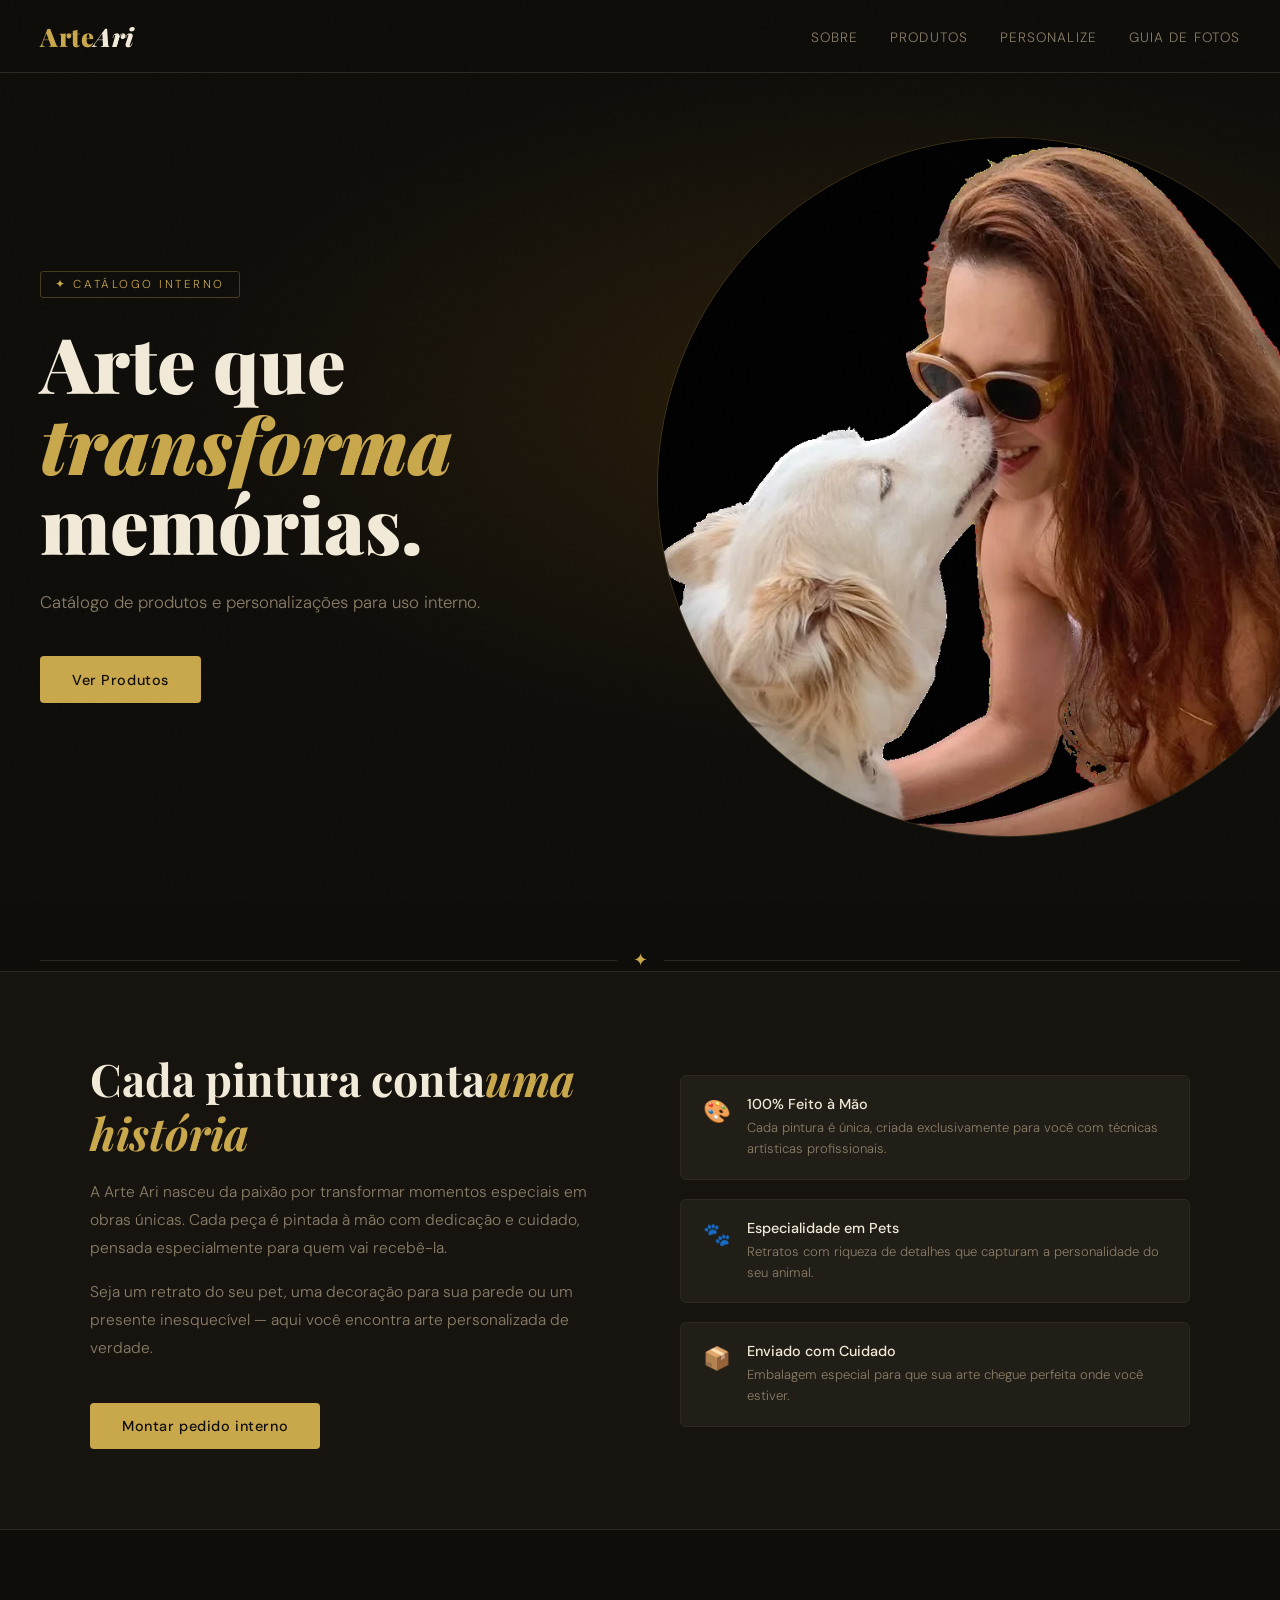
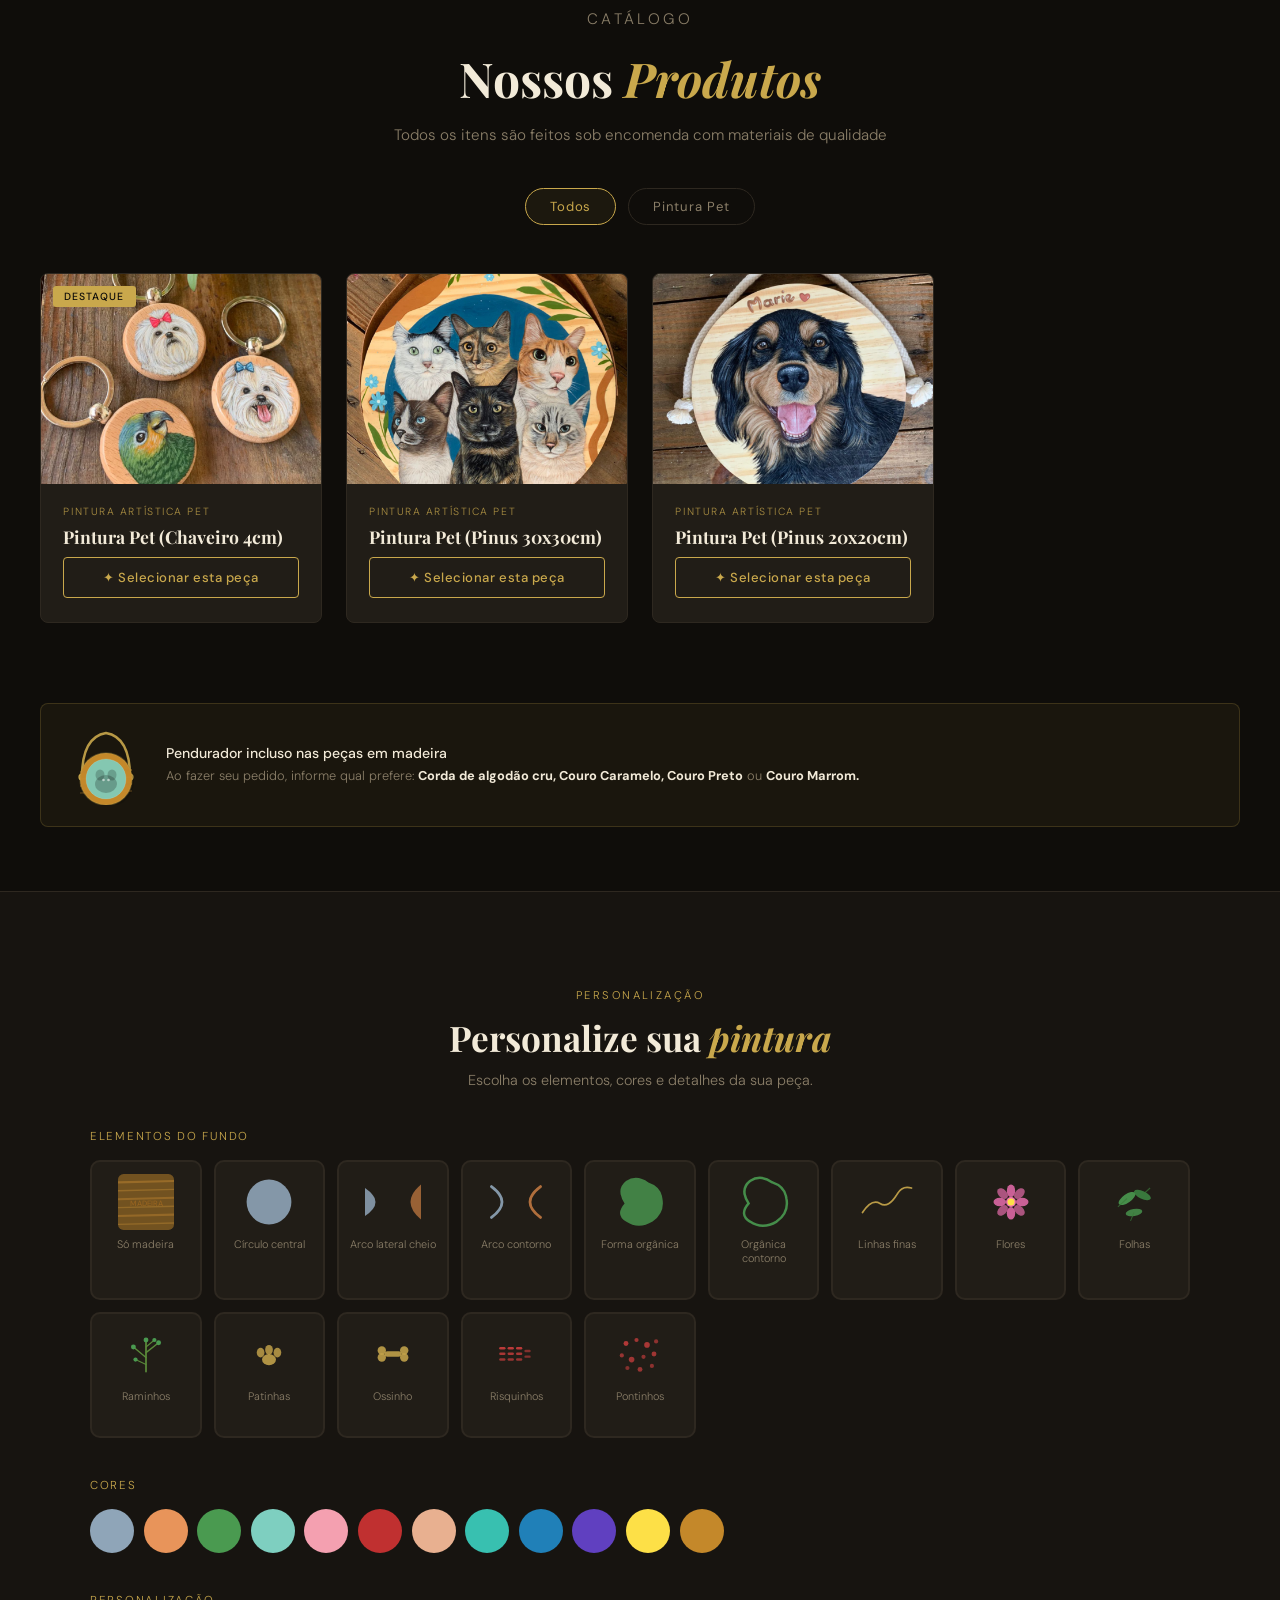
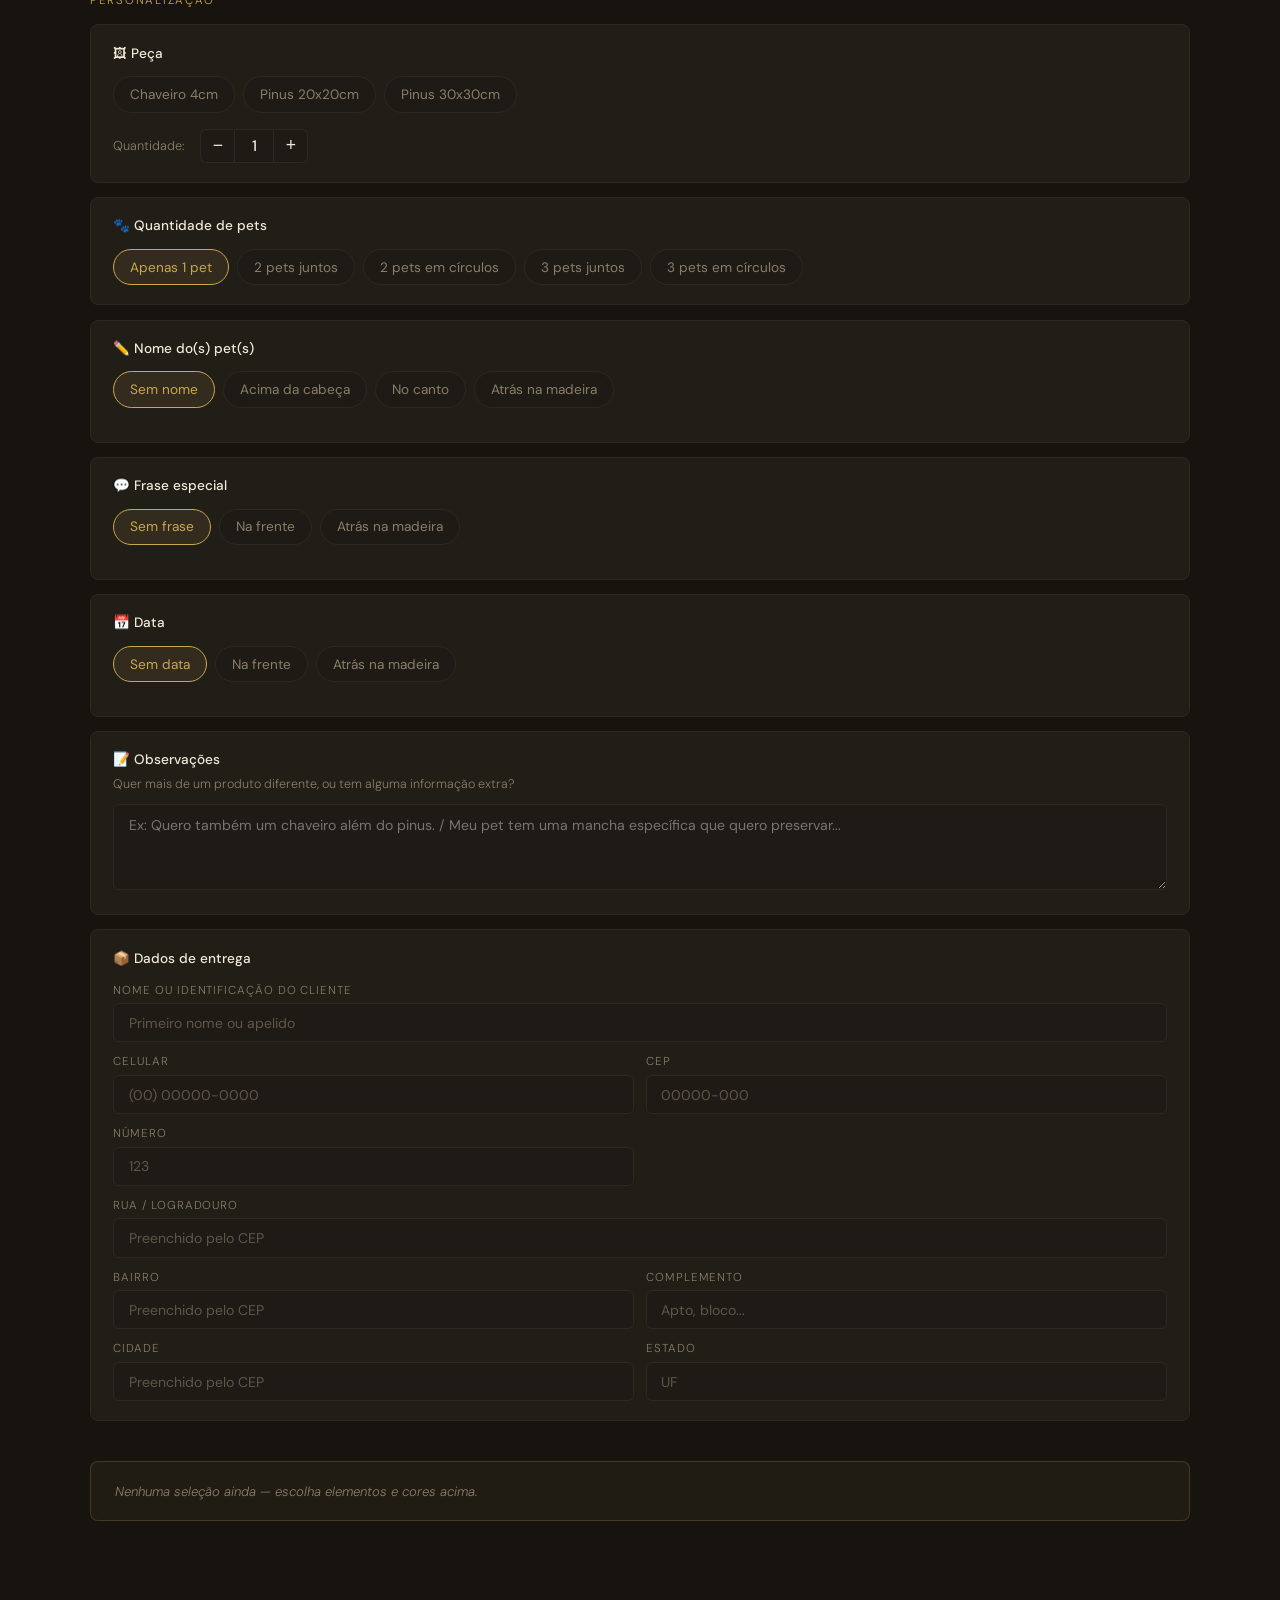
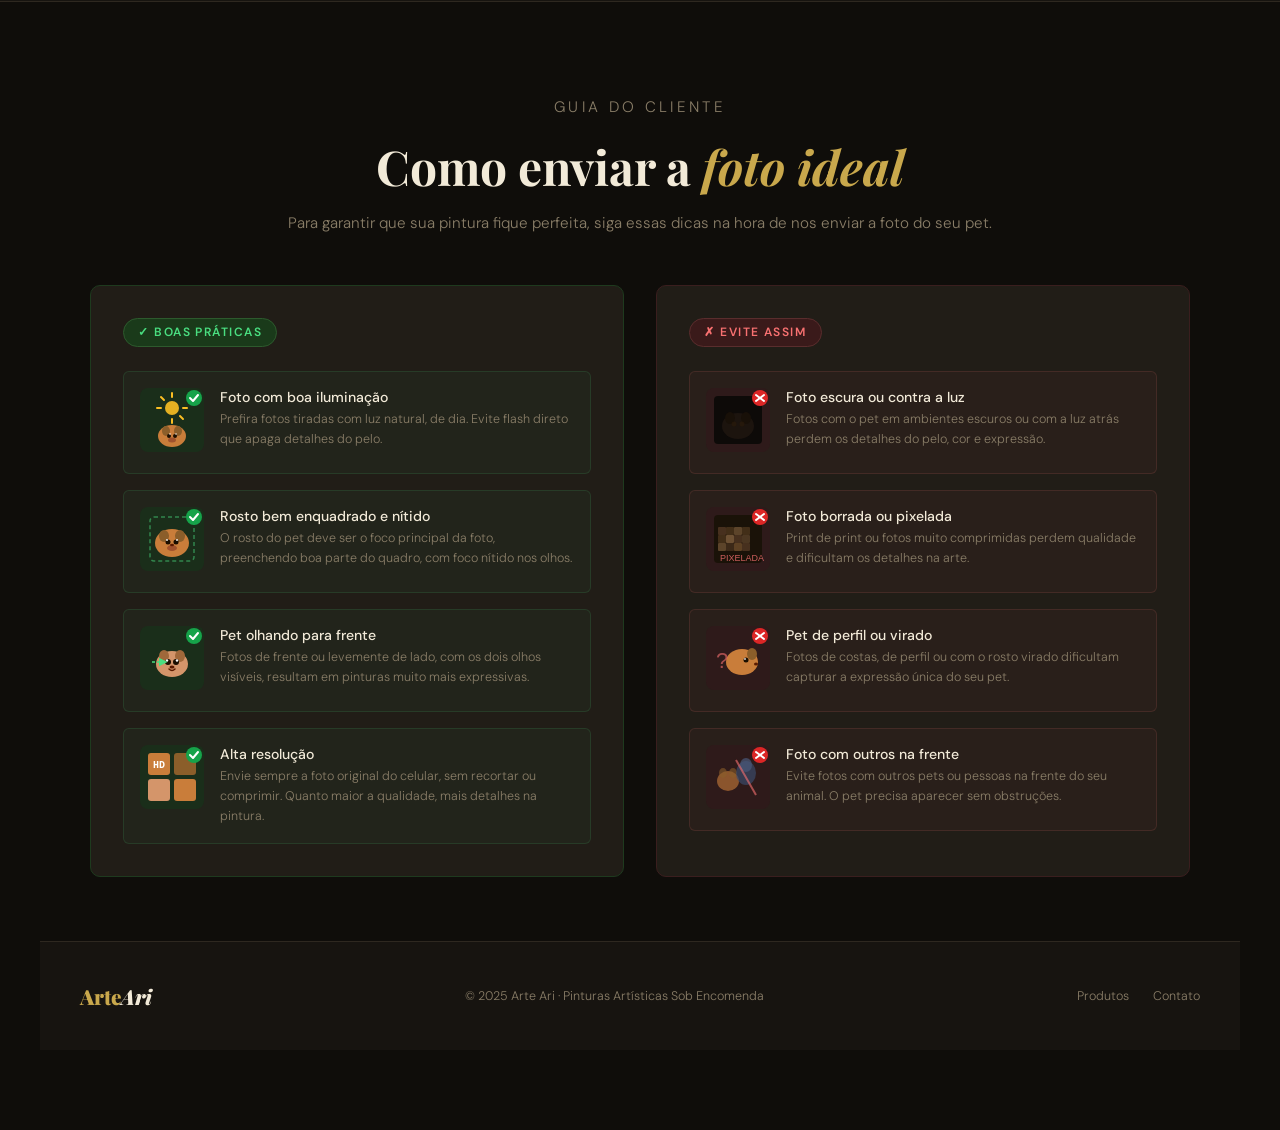
==== interno/index.html @ 9f652e22 "update 1" ====
<!DOCTYPE html>
<html lang="pt-BR">
<head>
  <meta charset="UTF-8" />
  <meta name="viewport" content="width=device-width, initial-scale=1.0" />
  <title>Arte Ari — Catálogo Interno</title>
  <meta name="robots" content="noindex, nofollow, noarchive" />
  <meta name="referrer" content="no-referrer" />
  <meta name="theme-color" content="#0f0d0a" />
  <link rel="icon" type="image/png" href="../favicon.png" />
  <link rel="apple-touch-icon" href="../favicon.png" />
  <link rel="preconnect" href="https://fonts.googleapis.com" />
  <link rel="preconnect" href="https://fonts.gstatic.com" crossorigin />
  <link href="https://fonts.googleapis.com/css2?family=Playfair+Display:ital,wght@0,400;0,700;0,900;1,400;1,700&family=DM+Sans:wght@300;400;500&display=swap" rel="stylesheet" />
  <style>
    *, *::before, *::after { box-sizing: border-box; margin: 0; padding: 0; }

    :root {
      --bg: #0f0d0a;
      --bg2: #171410;
      --bg3: #1e1a15;
      --card: #211d17;
      --gold: #c9a84c;
      --gold2: #e8c96a;
      --gold-pale: #f5e8c0;
      --cream: #f2ead8;
      --text: #ede5d0;
      --muted: #8a7e68;
      --border: #2e2820;
      --wpp: #25D366;
    }

    html { scroll-behavior: smooth; }
    :focus-visible { outline: 3px solid var(--gold2); outline-offset: 3px; }
    .skip-link { position: fixed; top: 0.5rem; left: 0.5rem; z-index: 3000; padding: 0.7rem 1rem; background: var(--gold2); color: #0f0d0a; border-radius: 4px; transform: translateY(-150%); }
    .skip-link:focus { transform: translateY(0); }

    body {
      background: var(--bg);
      color: var(--text);
      font-family: 'DM Sans', sans-serif;
      font-weight: 300;
      overflow-x: hidden;
    }

    /* ── NOISE TEXTURE OVERLAY ── */
    body::before {
      content: '';
      position: fixed;
      inset: 0;
      background-image: url("data:image/svg+xml,%3Csvg viewBox='0 0 256 256' xmlns='http://www.w3.org/2000/svg'%3E%3Cfilter id='noise'%3E%3CfeTurbulence type='fractalNoise' baseFrequency='0.9' numOctaves='4' stitchTiles='stitch'/%3E%3C/filter%3E%3Crect width='100%25' height='100%25' filter='url(%23noise)' opacity='0.04'/%3E%3C/svg%3E");
      pointer-events: none;
      z-index: 1000;
      opacity: 0.4;
    }

    /* ── NAV ── */
    nav {
      position: sticky; top: 0; z-index: 100;
      display: flex; align-items: center; justify-content: space-between;
      padding: 1.2rem 2.5rem;
      background: rgba(15,13,10,0.92);
      backdrop-filter: blur(12px);
      border-bottom: 1px solid var(--border);
    }
    .nav-logo {
      font-family: 'Playfair Display', serif;
      font-size: 1.6rem;
      font-weight: 900;
      color: var(--gold);
      letter-spacing: 0.02em;
      text-decoration: none;
    }
    .nav-logo span { color: var(--cream); font-style: italic; }
    .nav-links { display: flex; gap: 2rem; list-style: none; }
    .nav-links a {
      color: var(--muted); font-size: 0.85rem; text-decoration: none;
      letter-spacing: 0.08em; text-transform: uppercase;
      transition: color 0.2s;
    }
    .nav-links a:hover { color: var(--gold); }
    .nav-wpp {
      display: flex; align-items: center; gap: 0.5rem;
      background: var(--wpp); color: #fff;
      padding: 0.55rem 1.2rem; border-radius: 50px;
      text-decoration: none; font-size: 0.82rem; font-weight: 500;
      transition: opacity 0.2s;
    }
    .nav-wpp:hover { opacity: 0.85; }

    /* ── HERO ── */
    .hero {
      position: relative;
      min-height: 92vh;
      display: flex; align-items: center;
      overflow: hidden;
      padding: 4rem 2.5rem;
    }
    .hero-bg {
      position: absolute; inset: 0;
      background: radial-gradient(ellipse 80% 60% at 70% 40%, #2a1e0a 0%, #0f0d0a 70%);
    }
    .hero-circle {
      position: absolute; right: -6vw; top: 50%;
      transform: translateY(-50%);
      width: 55vw; max-width: 700px;
      aspect-ratio: 1;
      border-radius: 50%;
      overflow: hidden;
      border: 1px solid rgba(201,168,76,0.2);
    }
    .hero-circle img {
      width: 100%; height: 100%;
      object-fit: cover;
      object-position: center top;
      display: block;
    }
    .hero-circle::after {
      content: '';
      position: absolute; inset: 0;
      border-radius: 50%;
      box-shadow: inset 0 0 60px rgba(0,0,0,0.35);
      pointer-events: none;
    }
    .hero-content { position: relative; z-index: 2; max-width: 580px; }
    .hero-eyebrow {
      display: inline-block;
      font-size: 0.72rem; letter-spacing: 0.22em; text-transform: uppercase;
      color: var(--gold); margin-bottom: 1.5rem;
      padding: 0.3rem 0.9rem;
      border: 1px solid rgba(201,168,76,0.3);
      border-radius: 3px;
      animation: fadeUp 0.8s ease both;
    }
    .hero h1 {
      font-family: 'Playfair Display', serif;
      font-size: clamp(3rem, 6vw, 5.5rem);
      font-weight: 900;
      line-height: 1.05;
      color: var(--cream);
      animation: fadeUp 0.8s ease 0.1s both;
    }
    .hero h1 em {
      font-style: italic; color: var(--gold);
      display: block;
    }
    .hero-desc {
      margin-top: 1.5rem;
      font-size: 1.05rem; color: var(--muted);
      line-height: 1.7;
      animation: fadeUp 0.8s ease 0.2s both;
    }
    .hero-ctas {
      display: flex; gap: 1rem; flex-wrap: wrap;
      margin-top: 2.5rem;
      animation: fadeUp 0.8s ease 0.3s both;
    }
    .btn-primary {
      background: var(--gold);
      color: #0f0d0a;
      padding: 0.9rem 2rem;
      border-radius: 4px;
      text-decoration: none;
      font-weight: 500; font-size: 0.9rem;
      letter-spacing: 0.04em;
      transition: background 0.2s, transform 0.15s;
    }
    .btn-primary:hover { background: var(--gold2); transform: translateY(-1px); }
    .btn-ghost {
      border: 1px solid var(--border);
      color: var(--text);
      padding: 0.9rem 2rem;
      border-radius: 4px;
      text-decoration: none;
      font-size: 0.9rem;
      transition: border-color 0.2s, transform 0.15s;
    }
    .btn-ghost:hover { border-color: var(--gold); color: var(--gold); transform: translateY(-1px); }

    /* ── DIVIDER ── */
    .divider {
      display: flex; align-items: center; gap: 1rem;
      padding: 0 2.5rem; margin: 3rem 0 0;
    }
    .divider-line { flex: 1; height: 1px; background: var(--border); }
    .divider-icon { color: var(--gold); font-size: 1.1rem; }

    /* ── SECTION HEADER ── */
    .section-header {
      text-align: center; padding: 4rem 2rem 2.5rem;
    }
    .section-eyebrow {
      font-size: 0.7rem; letter-spacing: 0.22em; text-transform: uppercase;
      color: var(--gold); margin-bottom: 0.8rem;
    }
    .section-header h2 {
      font-family: 'Playfair Display', serif;
      font-size: clamp(2rem, 4vw, 3rem);
      color: var(--cream);
      font-weight: 700;
    }
    .section-header h2 em { font-style: italic; color: var(--gold); }
    .section-header p { color: var(--muted); margin-top: 0.8rem; font-size: 0.95rem; line-height: 1.7; }

    /* ── CATEGORIES ── */
    .categories {
      display: flex; gap: 0.75rem; flex-wrap: wrap;
      justify-content: center; padding: 0 2rem 3rem;
    }
    .cat-btn {
      padding: 0.55rem 1.5rem;
      border-radius: 50px;
      border: 1px solid var(--border);
      background: transparent;
      color: var(--muted);
      font-family: 'DM Sans', sans-serif;
      font-size: 0.82rem; letter-spacing: 0.06em;
      cursor: pointer;
      transition: all 0.2s;
    }
    .cat-btn:hover, .cat-btn.active {
      border-color: var(--gold);
      color: var(--gold);
      background: rgba(201,168,76,0.07);
    }

    /* ── PRODUCTS GRID ── */
    .products-grid {
      display: grid;
      grid-template-columns: repeat(auto-fill, minmax(280px, 1fr));
      gap: 1.5rem;
      padding: 0 2.5rem 5rem;
      max-width: 1400px; margin: 0 auto;
    }

    .product-card {
      background: var(--card);
      border: 1px solid var(--border);
      border-radius: 8px;
      overflow: hidden;
      transition: transform 0.25s, border-color 0.25s, box-shadow 0.25s;
      display: flex; flex-direction: column;
    }
    .product-card:hover {
      transform: translateY(-4px);
      border-color: rgba(201,168,76,0.3);
      box-shadow: 0 12px 40px rgba(0,0,0,0.4), 0 0 0 1px rgba(201,168,76,0.08);
    }
    .product-img-wrap {
      position: relative; overflow: hidden;
      aspect-ratio: 4/3;
      background: var(--bg3);
    }
    .product-img-wrap img {
      width: 100%; height: 100%;
      object-fit: cover;
      transition: transform 0.5s ease;
    }
    .product-card:hover .product-img-wrap img { transform: scale(1.04); }
    .product-badge {
      position: absolute; top: 0.75rem; left: 0.75rem;
      background: var(--gold);
      color: #0f0d0a;
      font-size: 0.65rem; font-weight: 500; letter-spacing: 0.1em; text-transform: uppercase;
      padding: 0.25rem 0.7rem; border-radius: 3px;
    }
    .product-info {
      padding: 1.3rem 1.4rem 1.5rem;
      flex: 1; display: flex; flex-direction: column; gap: 0.5rem;
    }
    .product-cat {
      font-size: 0.65rem; letter-spacing: 0.15em; text-transform: uppercase;
      color: var(--gold); opacity: 0.8;
    }
    .product-name {
      font-family: 'Playfair Display', serif;
      font-size: 1.1rem; font-weight: 700;
      color: var(--cream); line-height: 1.3;
    }
    .product-price {
      font-size: 1.2rem; font-weight: 500;
      color: var(--gold);
      margin-top: 0.3rem;
    }
    .product-price small { font-size: 0.75rem; color: var(--muted); font-weight: 300; }
    .product-wpp {
      display: flex; align-items: center; justify-content: center; gap: 0.5rem;
      margin-top: auto; padding-top: 1rem;
      background: var(--wpp);
      color: #fff;
      border-radius: 4px;
      text-decoration: none;
      font-size: 0.82rem; font-weight: 500;
      padding: 0.7rem 1rem;
      transition: opacity 0.2s;
    }
    .product-wpp:hover { opacity: 0.88; }
    .product-wpp svg { width: 16px; height: 16px; flex-shrink: 0; }

    /* ── LIGHTBOX ── */
    #lightbox-overlay {
      display: none; position: fixed; inset: 0; z-index: 2000;
      background: rgba(0,0,0,0.92);
      backdrop-filter: blur(6px);
      align-items: center; justify-content: center;
    }
    #lightbox-overlay.open { display: flex; }
    #lightbox-box {
      position: relative;
      max-width: min(90vw, 860px);
      width: 100%;
      background: var(--bg2);
      border: 1px solid var(--border);
      border-radius: 12px;
      overflow: hidden;
      animation: fadeUp 0.25s ease;
    }
    #lightbox-img-wrap {
      position: relative;
      aspect-ratio: 1;
      background: var(--bg3);
      overflow: hidden;
    }
    #lightbox-img-wrap img {
      width: 100%; height: 100%;
      object-fit: cover;
      transition: opacity 0.25s;
    }
    #lightbox-counter {
      position: absolute; bottom: 0.75rem; right: 0.9rem;
      background: rgba(0,0,0,0.6);
      color: var(--muted); font-size: 0.75rem;
      padding: 0.2rem 0.6rem; border-radius: 50px;
    }
    .lb-arrow {
      position: absolute; top: 50%; transform: translateY(-50%);
      background: rgba(0,0,0,0.55); border: 1px solid rgba(255,255,255,0.1);
      color: var(--cream); width: 42px; height: 42px;
      border-radius: 50%; cursor: pointer;
      display: flex; align-items: center; justify-content: center;
      font-size: 1.2rem; transition: background 0.2s;
      user-select: none;
    }
    .lb-arrow:hover { background: rgba(201,168,76,0.3); }
    #lb-prev { left: 0.75rem; }
    #lb-next { right: 0.75rem; }
    #lightbox-info {
      padding: 1.2rem 1.5rem 1.5rem;
      display: flex; align-items: flex-start; justify-content: space-between; gap: 1rem;
      flex-wrap: wrap;
    }
    #lightbox-title { font-family: 'Playfair Display', serif; font-size: 1.15rem; color: var(--cream); }
    #lightbox-price { color: var(--gold); font-size: 1.1rem; font-weight: 500; margin-top: 0.2rem; }
    #lightbox-price small { font-size: 0.72rem; color: var(--muted); font-weight: 300; display: block; }
    #lightbox-wpp {
      display: flex; align-items: center; gap: 0.5rem;
      background: var(--wpp); color: #fff;
      padding: 0.7rem 1.3rem; border-radius: 6px;
      text-decoration: none; font-size: 0.85rem; font-weight: 500;
      transition: opacity 0.2s; white-space: nowrap;
    }
    #lightbox-wpp:hover { opacity: 0.85; }
    #lightbox-wpp svg { width: 16px; height: 16px; }
    #lightbox-thumbs {
      display: flex; gap: 0.5rem; padding: 0 1.5rem 1.2rem;
      overflow-x: auto; scrollbar-width: none;
    }
    #lightbox-thumbs::-webkit-scrollbar { display: none; }
    .lb-thumb {
      flex-shrink: 0; width: 52px; height: 52px;
      border-radius: 4px; overflow: hidden;
      border: 2px solid transparent; cursor: pointer;
      transition: border-color 0.2s;
    }
    .lb-thumb.active { border-color: var(--gold); }
    .lb-thumb img { width: 100%; height: 100%; object-fit: cover; }
    #lb-close {
      position: absolute; top: 0.75rem; right: 0.75rem; z-index: 10;
      background: rgba(0,0,0,0.6); border: 1px solid rgba(255,255,255,0.1);
      color: var(--cream); width: 36px; height: 36px; border-radius: 50%;
      cursor: pointer; font-size: 1rem;
      display: flex; align-items: center; justify-content: center;
      transition: background 0.2s;
    }
    #lb-close:hover { background: rgba(201,168,76,0.3); }
    .product-img-wrap { cursor: zoom-in; }

    /* ── END LIGHTBOX ── */

    /* ── ABOUT / FEATURES ── */
    .about-section {
      background: var(--bg2);
      border-top: 1px solid var(--border);
      border-bottom: 1px solid var(--border);
      padding: 5rem 2.5rem;
    }
    .about-inner {
      max-width: 1100px; margin: 0 auto;
      display: grid; grid-template-columns: 1fr 1fr; gap: 5rem;
      align-items: center;
    }
    .about-text h2 {
      font-family: 'Playfair Display', serif;
      font-size: clamp(1.8rem, 3.5vw, 2.8rem);
      color: var(--cream); line-height: 1.2; margin-bottom: 1.2rem;
    }
    .about-text h2 em { color: var(--gold); font-style: italic; }
    .about-text p { color: var(--muted); line-height: 1.8; margin-bottom: 1rem; font-size: 0.97rem; }
    .about-features { display: flex; flex-direction: column; gap: 1.2rem; }
    .feature {
      display: flex; gap: 1rem; align-items: flex-start;
      padding: 1.2rem 1.4rem;
      background: var(--card);
      border: 1px solid var(--border);
      border-radius: 6px;
      transition: border-color 0.2s;
    }
    .feature:hover { border-color: rgba(201,168,76,0.3); }
    .feature-icon {
      font-size: 1.4rem; flex-shrink: 0; margin-top: 0.1rem;
    }
    .feature h3 { font-size: 0.9rem; color: var(--cream); margin-bottom: 0.25rem; font-weight: 500; }
    .feature p { font-size: 0.82rem; color: var(--muted); line-height: 1.6; }

    /* ── CONTACT ── */
    .contact-section {
      padding: 5rem 2.5rem;
      max-width: 1100px; margin: 0 auto;
      display: grid; grid-template-columns: 1fr 1fr; gap: 5rem;
      align-items: start;
    }
    .contact-text h2 {
      font-family: 'Playfair Display', serif;
      font-size: clamp(1.8rem, 3vw, 2.5rem);
      color: var(--cream); margin-bottom: 1rem;
    }
    .contact-text h2 em { color: var(--gold); font-style: italic; }
    .contact-text p { color: var(--muted); line-height: 1.8; font-size: 0.95rem; }
    .contact-links { display: flex; flex-direction: column; gap: 1rem; margin-top: 2rem; }
    .contact-link {
      display: flex; align-items: center; gap: 0.9rem;
      padding: 1rem 1.3rem;
      background: var(--card);
      border: 1px solid var(--border);
      border-radius: 6px;
      text-decoration: none;
      color: var(--text);
      transition: border-color 0.2s, transform 0.15s;
    }
    .contact-link:hover { border-color: var(--gold); transform: translateX(4px); }
    .contact-link-icon { font-size: 1.3rem; }
    .contact-link-label { font-size: 0.7rem; text-transform: uppercase; letter-spacing: 0.1em; color: var(--muted); }
    .contact-link-value { font-size: 0.92rem; color: var(--cream); }

    .cta-box {
      background: linear-gradient(135deg, #2a1e0a 0%, #1a1208 100%);
      border: 1px solid rgba(201,168,76,0.2);
      border-radius: 10px;
      padding: 2.5rem;
    }
    .cta-box h3 {
      font-family: 'Playfair Display', serif;
      font-size: 1.6rem; color: var(--cream); margin-bottom: 0.8rem;
    }
    .cta-box p { color: var(--muted); font-size: 0.9rem; line-height: 1.7; margin-bottom: 1.8rem; }
    .cta-wpp {
      display: flex; align-items: center; justify-content: center; gap: 0.7rem;
      background: var(--wpp); color: #fff;
      padding: 1rem 2rem; border-radius: 6px;
      text-decoration: none; font-weight: 500; font-size: 0.95rem;
      transition: opacity 0.2s, transform 0.15s;
    }
    .cta-wpp:hover { opacity: 0.88; transform: translateY(-1px); }
    .cta-wpp svg { width: 20px; height: 20px; }

    /* ── FOOTER ── */
    footer {
      background: var(--bg2);
      border-top: 1px solid var(--border);
      padding: 2.5rem 2.5rem;
      display: flex; align-items: center; justify-content: space-between; flex-wrap: wrap; gap: 1rem;
    }
    .footer-logo {
      font-family: 'Playfair Display', serif;
      font-size: 1.3rem; font-weight: 900; color: var(--gold);
    }
    .footer-logo span { color: var(--cream); font-style: italic; }
    .footer-copy { font-size: 0.78rem; color: var(--muted); }
    .footer-links { display: flex; gap: 1.5rem; }
    .footer-links a { font-size: 0.78rem; color: var(--muted); text-decoration: none; }
    .footer-links a:hover { color: var(--gold); }

    /* ── ANIMATIONS ── */
    @keyframes fadeUp {
      from { opacity: 0; transform: translateY(20px); }
      to   { opacity: 1; transform: translateY(0); }
    }

    /* ── RESPONSIVE ── */
    @media (max-width: 768px) {
      nav { padding: 1rem 1.2rem; }
      .nav-links { display: none; }
      .hero { padding: 3rem 1.2rem; min-height: 80vh; }
      .hero-circle { width: 80vw; right: -20vw; opacity: 0.4; }
      .products-grid { padding: 0 1.2rem 3rem; gap: 1rem; }
      .about-inner, .contact-section { grid-template-columns: 1fr; gap: 3rem; padding: 3rem 1.2rem; }
      footer { flex-direction: column; text-align: center; padding: 2rem 1.2rem; }
      .categories { padding: 0 1.2rem 2rem; }
      .section-header { padding: 3rem 1.2rem 2rem; }
      #instrucoes > div > div:first-of-type + div { grid-template-columns: 1fr !important; }
      .tip-boxes-row { grid-template-columns: 1fr !important; }
    }
    @media (prefers-reduced-motion: reduce) {
      html { scroll-behavior: auto; }
      *, *::before, *::after { animation-duration: 0.01ms !important; animation-iteration-count: 1 !important; transition-duration: 0.01ms !important; }
    }
  </style>
</head>
<body>
<a class="skip-link" href="#produtos">Pular para o conteúdo</a>

<!-- NAV -->
<nav aria-label="Navegação interna">
  <a href="./" class="nav-logo" aria-label="Arte Ari interno — início">Arte<span>Ari</span></a>
  <ul class="nav-links">
    <li><a href="#sobre">Sobre</a></li>
    <li><a href="#produtos">Produtos</a></li>
    <li><a href="#personalize">Personalize</a></li>
    <li><a href="#instrucoes">Guia de Fotos</a></li>
    
  </ul>
  
</nav>

<!-- HERO -->
<section class="hero">
  <div class="hero-bg"></div>
  <div class="hero-circle"><img src="../foto-ari.webp" alt="Ari, artista da Arte Ari" width="828" height="1092" fetchpriority="high" /></div>
  <div class="hero-content">
    <span class="hero-eyebrow">✦ Catálogo interno</span>
    <h1>Arte que<em>transforma</em>memórias.</h1>
    <p class="hero-desc">
      Catálogo de produtos e personalizações para uso interno.
    </p>
    <div class="hero-ctas">
      <a href="#produtos" class="btn-primary">Ver Produtos</a>
      
    </div>
  </div>
</section>

<div class="divider"><div class="divider-line"></div><span class="divider-icon">✦</span><div class="divider-line"></div></div>

<!-- ABOUT -->
<section id="sobre" class="about-section">
  <div class="about-inner">
    <div class="about-text">
      <h2>Cada pintura conta<em>uma história</em></h2>
      <p>A Arte Ari nasceu da paixão por transformar momentos especiais em obras únicas. Cada peça é pintada à mão com dedicação e cuidado, pensada especialmente para quem vai recebê-la.</p>
      <p>Seja um retrato do seu pet, uma decoração para sua parede ou um presente inesquecível — aqui você encontra arte personalizada de verdade.</p>
      <a href="#personalize" class="btn-primary" style="display:inline-block;margin-top:1.5rem;">Montar pedido interno</a>
    </div>
    <div class="about-features">
      <div class="feature">
        <div class="feature-icon">🎨</div>
        <div>
          <h3>100% Feito à Mão</h3>
          <p>Cada pintura é única, criada exclusivamente para você com técnicas artísticas profissionais.</p>
        </div>
      </div>
      <div class="feature">
        <div class="feature-icon">🐾</div>
        <div>
          <h3>Especialidade em Pets</h3>
          <p>Retratos com riqueza de detalhes que capturam a personalidade do seu animal.</p>
        </div>
      </div>
      <div class="feature">
        <div class="feature-icon">📦</div>
        <div>
          <h3>Enviado com Cuidado</h3>
          <p>Embalagem especial para que sua arte chegue perfeita onde você estiver.</p>
        </div>
      </div>
      
    </div>
  </div>
</section>


<!-- LIGHTBOX -->
<div id="lightbox-overlay" role="dialog" aria-modal="true" aria-labelledby="lightbox-title" aria-hidden="true">
  <div id="lightbox-box" tabindex="-1">
    <button id="lb-close" aria-label="Fechar">✕</button>
    <div id="lightbox-img-wrap">
      <img id="lb-main-img" src="" alt="" />
      <button class="lb-arrow" id="lb-prev" aria-label="Anterior">&#8249;</button>
      <button class="lb-arrow" id="lb-next" aria-label="Próxima">&#8250;</button>
      <div id="lightbox-counter"></div>
    </div>
    <div id="lightbox-thumbs"></div>
    <div id="lightbox-info">
      <div>
        <div id="lightbox-title"></div>
        <div id="lightbox-price"></div>
      </div>
      
    </div>
  </div>
</div>

<!-- PRODUTOS -->
<section id="produtos">
  <div class="section-header">
    <p class="section-eyebrow">Catálogo</p>
    <h2>Nossos <em>Produtos</em></h2>
    <p>Todos os itens são feitos sob encomenda com materiais de qualidade</p>
  </div>

  <div class="categories">
    <button class="cat-btn active" data-filter="all">Todos</button>
    <button class="cat-btn" data-filter="pet">Pintura Pet</button>
    
  </div>

  <div class="products-grid">

    <!-- PRODUTO 1: Chaveiro 4cm -->
    <div class="product-card" data-cat="pet"
         data-title="Pintura Pet (Chaveiro 4cm)"
         data-price="R$ 35,00"
         data-wpp="Tenho+interesse+no+Pintura+Pet+(Chaveiro+4cm)"
         data-images="[&quot;../img/produtos/chaveiro-1.webp&quot;,&quot;../img/produtos/chaveiro-2.webp&quot;,&quot;../img/produtos/chaveiro-3.webp&quot;,&quot;../img/produtos/chaveiro-4.webp&quot;,&quot;../img/produtos/chaveiro-5.webp&quot;,&quot;../img/produtos/chaveiro-6.webp&quot;,&quot;../img/produtos/chaveiro-7.webp&quot;,&quot;../img/produtos/chaveiro-8.webp&quot;,&quot;../img/produtos/chaveiro-9.webp&quot;,&quot;../img/produtos/chaveiro-10.webp&quot;,&quot;../img/produtos/chaveiro-11.webp&quot;,&quot;../img/produtos/chaveiro-12.webp&quot;,&quot;../img/produtos/chaveiro-13.webp&quot;,&quot;../img/produtos/chaveiro-14.webp&quot;,&quot;../img/produtos/chaveiro-15.webp&quot;,&quot;../img/produtos/chaveiro-16.webp&quot;,&quot;../img/produtos/chaveiro-17.webp&quot;,&quot;../img/produtos/chaveiro-18.webp&quot;,&quot;../img/produtos/chaveiro-19.webp&quot;,&quot;../img/produtos/chaveiro-20.webp&quot;,&quot;../img/produtos/chaveiro-21.webp&quot;,&quot;../img/produtos/chaveiro-22.webp&quot;,&quot;../img/produtos/chaveiro-23.webp&quot;,&quot;../img/produtos/chaveiro-24.webp&quot;,&quot;../img/produtos/chaveiro-25.webp&quot;,&quot;../img/produtos/chaveiro-26.webp&quot;]">

      <div class="product-img-wrap">
        <img src="../img/produtos/chaveiro-1.webp" alt="Pintura Pet Chaveiro 4cm" loading="lazy" />
        <span class="product-badge">Destaque</span>
        <span class="product-gallery-hint">🖼 ver galeria</span>
      </div>
      <div class="product-info">
        <span class="product-cat">Pintura Artística Pet</span>
        <div class="product-name">Pintura Pet (Chaveiro 4cm)</div>
        
        <button class="product-select-btn" data-pid="chaveiro" data-title="Pintura Pet (Chaveiro 4cm)" onclick="event.stopPropagation();selecionarProduto(this)">
          ✦ Selecionar esta peça
        </button>
      </div>
    </div>

    <!-- PRODUTO 2: Pinus 30x30cm -->
    <div class="product-card" data-cat="pet"
         data-title="Pintura Pet (Pinus 30x30cm)"
         data-price="R$ 240,00"
         data-wpp="Tenho+interesse+na+Pintura+Pet+(Pinus+30x30cm)"
         data-images="[&quot;../img/produtos/pinus-30x30-1.webp&quot;,&quot;../img/produtos/pinus-30x30-2.webp&quot;,&quot;../img/produtos/pinus-30x30-3.webp&quot;,&quot;../img/produtos/pinus-30x30-4.webp&quot;,&quot;../img/produtos/pinus-30x30-5.webp&quot;,&quot;../img/produtos/pinus-30x30-6.webp&quot;,&quot;../img/produtos/pinus-30x30-7.webp&quot;,&quot;../img/produtos/pinus-30x30-8.webp&quot;,&quot;../img/produtos/pinus-30x30-9.webp&quot;,&quot;../img/produtos/pinus-30x30-10.webp&quot;,&quot;../img/produtos/pinus-30x30-11.webp&quot;,&quot;../img/produtos/pinus-30x30-12.webp&quot;,&quot;../img/produtos/pinus-30x30-13.webp&quot;,&quot;../img/produtos/pinus-30x30-14.webp&quot;,&quot;../img/produtos/pinus-30x30-15.webp&quot;,&quot;../img/produtos/pinus-30x30-16.webp&quot;]">

      <div class="product-img-wrap">
        <img src="../img/produtos/pinus-30x30-1.webp" alt="Pintura Pet Pinus 30x30cm" loading="lazy" />
        <span class="product-gallery-hint">🖼 ver galeria</span>
      </div>
      <div class="product-info">
        <span class="product-cat">Pintura Artística Pet</span>
        <div class="product-name">Pintura Pet (Pinus 30x30cm)</div>
        
        <button class="product-select-btn" data-pid="pinus-30x30" data-title="Pintura Pet (Pinus 30x30cm)" onclick="event.stopPropagation();selecionarProduto(this)">
          ✦ Selecionar esta peça
        </button>
      </div>
    </div>

    <!-- PRODUTO 3: Pinus 20x20cm -->
    <div class="product-card" data-cat="pet"
         data-title="Pintura Pet (Pinus 20x20cm)"
         data-price="R$ 170,00"
         data-wpp="Tenho+interesse+na+Pintura+Pet+(Pinus+20x20cm)"
         data-images="[&quot;../img/produtos/pinus-20x20-1.webp&quot;,&quot;../img/produtos/pinus-20x20-2.webp&quot;,&quot;../img/produtos/pinus-20x20-3.webp&quot;,&quot;../img/produtos/pinus-20x20-4.webp&quot;,&quot;../img/produtos/pinus-20x20-5.webp&quot;,&quot;../img/produtos/pinus-20x20-6.webp&quot;,&quot;../img/produtos/pinus-20x20-7.webp&quot;,&quot;../img/produtos/pinus-20x20-8.webp&quot;,&quot;../img/produtos/pinus-20x20-9.webp&quot;,&quot;../img/produtos/pinus-20x20-10.webp&quot;,&quot;../img/produtos/pinus-20x20-11.webp&quot;,&quot;../img/produtos/pinus-20x20-12.webp&quot;,&quot;../img/produtos/pinus-20x20-13.webp&quot;]">

      <div class="product-img-wrap">
        <img src="../img/produtos/pinus-20x20-1.webp" alt="Pintura Pet Pinus 20x20cm" loading="lazy" />
        <span class="product-gallery-hint">🖼 ver galeria</span>
      </div>
      <div class="product-info">
        <span class="product-cat">Pintura Artística Pet</span>
        <div class="product-name">Pintura Pet (Pinus 20x20cm)</div>
        
        <button class="product-select-btn" data-pid="pinus-20x20" data-title="Pintura Pet (Pinus 20x20cm)" onclick="event.stopPropagation();selecionarProduto(this)">
          ✦ Selecionar esta peça
        </button>
      </div>
    </div>
        </div>

  </div>

  <!-- Box pendurador -->
  <div style="max-width:1400px;margin:0 auto;padding:0 2.5rem 4rem;">
    <div style="padding:1.3rem 1.8rem;background:rgba(201,168,76,0.06);border:1px solid rgba(201,168,76,0.2);border-radius:8px;display:flex;align-items:center;gap:1.5rem;flex-wrap:wrap;">

      <!-- SVG: quadrinho redondo pendurado -->
      <svg width="72" height="80" viewBox="0 0 72 80" xmlns="http://www.w3.org/2000/svg" style="flex-shrink:0;">
        <!-- corda saindo da lateral esquerda, subindo até o centro, descendo para lateral direita -->
        <path d="M12 52 Q12 12 36 8 Q60 12 60 52" stroke="#c9a84c" stroke-width="2.5" fill="none" stroke-linecap="round" opacity="0.9"/>
        <!-- argolas nas laterais onde a corda se prende -->
        <circle cx="12" cy="52" r="3" fill="#a07828" stroke="#c9a84c" stroke-width="1.2"/>
        <circle cx="60" cy="52" r="3" fill="#a07828" stroke="#c9a84c" stroke-width="1.2"/>
        <!-- sombra da peça -->
        <circle cx="38" cy="56" r="26" fill="rgba(0,0,0,0.15)"/>
        <!-- madeira de fundo (círculo) -->
        <circle cx="36" cy="54" r="26" fill="#c4882a"/>
        <!-- veios da madeira -->
        <line x1="10" y1="47" x2="62" y2="45" stroke="#be8430" stroke-width="2.2" opacity="0.45"/>
        <line x1="10" y1="54" x2="62" y2="52" stroke="#c78f35" stroke-width="1.5" opacity="0.35"/>
        <line x1="10" y1="61" x2="62" y2="59" stroke="#be8430" stroke-width="2"   opacity="0.4"/>
        <line x1="10" y1="68" x2="62" y2="66" stroke="#c78f35" stroke-width="1.5" opacity="0.3"/>
        <!-- fundo pintado -->
        <circle cx="36" cy="54" r="20" fill="#7ecfc0" opacity="0.9"/>
        <!-- pet silhueta -->
        <ellipse cx="36" cy="59" rx="11" ry="9"  fill="rgba(0,0,0,0.22)"/>
        <ellipse cx="30" cy="50" rx="4.5" ry="5.5" fill="rgba(0,0,0,0.2)"/>
        <ellipse cx="42" cy="50" rx="4.5" ry="5.5" fill="rgba(0,0,0,0.2)"/>
        <circle  cx="33.5" cy="55" r="1.3" fill="rgba(255,255,255,0.55)"/>
        <circle  cx="38.5" cy="55" r="1.3" fill="rgba(255,255,255,0.55)"/>
        <!-- borda do círculo pintado -->
        <circle cx="36" cy="54" r="20" fill="none" stroke="rgba(255,255,255,0.12)" stroke-width="1"/>
        <!-- aro externo dourado -->
        <circle cx="36" cy="54" r="26" fill="none" stroke="rgba(201,168,76,0.3)" stroke-width="1.5"/>
      </svg>

      <div style="flex:1;min-width:200px;">
        <div style="font-size:0.88rem;color:var(--cream);font-weight:500;margin-bottom:0.25rem;">Pendurador incluso nas peças em madeira</div>
        <div style="font-size:0.8rem;color:var(--muted);line-height:1.6;">Ao fazer seu pedido, informe qual prefere: <strong style="color:var(--cream);">Corda de algodão cru, Couro Caramelo, Couro Preto</strong> ou <strong style="color:var(--cream);">Couro Marrom.</strong></div>
      </div>
    </div>
  </div>

</section>

<style>
  .product-gallery-hint {
    position: absolute; bottom: 0.6rem; left: 0.6rem;
    background: rgba(0,0,0,0.6);
    color: #fff; font-size: 0.68rem;
    padding: 0.2rem 0.55rem; border-radius: 50px;
    opacity: 0; transition: opacity 0.2s;
    pointer-events: none;
  }
  .product-card:hover .product-gallery-hint { opacity: 1; }
  /* hidden for filter */
  .product-card[data-cat].hidden { display: none; }
</style>


<!-- PERSONALIZE -->
<section id="personalize" style="padding:5rem 2.5rem; background:var(--bg2); border-top:1px solid var(--border);">
  <div style="max-width:1100px;margin:0 auto;">

    <!-- FUNDOS — SELETOR INTERATIVO -->
    <div style="margin-top:1rem;">
      <div style="text-align:center;margin-bottom:2.5rem;">
        <p style="font-size:0.7rem;letter-spacing:0.22em;text-transform:uppercase;color:var(--gold);margin-bottom:0.8rem;">Personalização</p>
        <h3 style="font-family:'Playfair Display',serif;font-size:clamp(1.5rem,3vw,2.2rem);color:var(--cream);">Personalize sua <em style="color:var(--gold);font-style:italic;">pintura</em></h3>
        <p style="color:var(--muted);margin-top:0.6rem;font-size:0.9rem;max-width:560px;margin-left:auto;margin-right:auto;">Escolha os elementos, cores e detalhes da sua peça.</p>
      </div>

      <!-- ELEMENTOS -->
      <div id="fundo-section" style="margin-bottom:2.5rem;">
        <div style="font-size:0.72rem;letter-spacing:0.15em;text-transform:uppercase;color:var(--gold);margin-bottom:1rem;">Elementos do fundo</div>
        <div id="elementos-grid" style="display:grid;grid-template-columns:repeat(auto-fill,minmax(100px,1fr));gap:0.75rem;"></div>
      </div>

      <!-- CORES -->
      <div id="cores-section" style="margin-bottom:2.5rem;transition:opacity 0.3s;">
        <div style="font-size:0.72rem;letter-spacing:0.15em;text-transform:uppercase;color:var(--gold);margin-bottom:1rem;">Cores</div>
        <div id="cores-grid" style="display:flex;flex-wrap:wrap;gap:0.6rem;"></div>
      </div>

      <!-- PERSONALIZAÇÃO -->
      <div style="margin-bottom:2.5rem;">
        <div style="font-size:0.72rem;letter-spacing:0.15em;text-transform:uppercase;color:var(--gold);margin-bottom:1rem;">Personalização</div>
        <div style="display:flex;flex-direction:column;gap:0.9rem;">

          <!-- Peça escolhida -->
          <div style="background:var(--card);border:1px solid var(--border);border-radius:8px;padding:1.2rem 1.4rem;">
            <div style="font-size:0.85rem;color:var(--cream);font-weight:500;margin-bottom:0.9rem;">🖼 Peça</div>
            <div style="display:flex;flex-wrap:wrap;gap:0.5rem;margin-bottom:1rem;" id="peca-opcoes">
              <button class="toggle-btn" data-group="peca" data-val="chaveiro">Chaveiro 4cm</button>
              <button class="toggle-btn" data-group="peca" data-val="pinus-20x20">Pinus 20x20cm</button>
              <button class="toggle-btn" data-group="peca" data-val="pinus-30x30">Pinus 30x30cm</button>
              
              
            </div>
            <div style="display:flex;align-items:center;gap:1rem;margin-top:0.5rem;">
              <span style="font-size:0.8rem;color:var(--muted);">Quantidade:</span>
              <div style="display:flex;align-items:center;gap:0;">
                <button id="qty-minus" onclick="changeQty(-1)" style="width:34px;height:34px;background:var(--bg3);border:1px solid var(--border);border-right:none;border-radius:6px 0 0 6px;color:var(--cream);font-size:1.1rem;cursor:pointer;transition:background 0.15s;" onmouseover="this.style.background='var(--border)'" onmouseout="this.style.background='var(--bg3)'">−</button>
                <div id="qty-display" style="width:40px;height:34px;background:var(--bg3);border:1px solid var(--border);display:flex;align-items:center;justify-content:center;font-size:0.95rem;color:var(--cream);font-weight:500;">1</div>
                <button id="qty-plus" onclick="changeQty(1)" style="width:34px;height:34px;background:var(--bg3);border:1px solid var(--border);border-left:none;border-radius:0 6px 6px 0;color:var(--cream);font-size:1.1rem;cursor:pointer;transition:background 0.15s;" onmouseover="this.style.background='var(--border)'" onmouseout="this.style.background='var(--bg3)'">+</button>
              </div>
            </div>
          </div>

          <!-- Pendurador (pinus only) -->
          <div id="pendurador-section" style="display:none;background:var(--card);border:1px solid var(--border);border-radius:8px;padding:1.2rem 1.4rem;">
            <div style="font-size:0.85rem;color:var(--cream);font-weight:500;margin-bottom:0.9rem;">🧵 Pendurador</div>
            <div style="display:flex;flex-wrap:wrap;gap:0.5rem;" id="pendurador-opcoes">
              <button class="toggle-btn active" data-group="pendurador" data-val="algodao">Corda de algodão cru</button>
              <button class="toggle-btn" data-group="pendurador" data-val="caramelo">Couro Caramelo</button>
              <button class="toggle-btn" data-group="pendurador" data-val="preto">Couro Preto</button>
              <button class="toggle-btn" data-group="pendurador" data-val="marrom">Couro Marrom</button>
            </div>
          </div>

          <!-- Quantidade de pets -->
          <div style="background:var(--card);border:1px solid var(--border);border-radius:8px;padding:1.2rem 1.4rem;">
            <div style="font-size:0.85rem;color:var(--cream);font-weight:500;margin-bottom:0.9rem;">🐾 Quantidade de pets</div>
            <div style="display:flex;flex-wrap:wrap;gap:0.5rem;" id="pets-opcoes">
              <button class="toggle-btn active" data-group="pets" data-val="1">Apenas 1 pet</button>
              <button class="toggle-btn" data-group="pets" data-val="2-juntos">2 pets juntos</button>
              <button class="toggle-btn" data-group="pets" data-val="2-circulos">2 pets em círculos</button>
              <button class="toggle-btn" data-group="pets" data-val="3-juntos">3 pets juntos</button>
              <button class="toggle-btn" data-group="pets" data-val="3-circulos">3 pets em círculos</button>
              
            </div>
          </div>

          <!-- Nome do pet -->
          <div style="background:var(--card);border:1px solid var(--border);border-radius:8px;padding:1.2rem 1.4rem;">
            <div style="font-size:0.85rem;color:var(--cream);font-weight:500;margin-bottom:0.9rem;">✏️ Nome do(s) pet(s)</div>
            <div style="display:flex;flex-wrap:wrap;gap:0.5rem;margin-bottom:0.9rem;" id="nome-pos-opcoes">
              <button class="toggle-btn active" data-group="nome-pos" data-val="nenhum">Sem nome</button>
              <button class="toggle-btn" data-group="nome-pos" data-val="acima">Acima da cabeça</button>
              <button class="toggle-btn" data-group="nome-pos" data-val="canto">No canto</button>
              <button class="toggle-btn" data-group="nome-pos" data-val="atras">Atrás na madeira</button>
            </div>
            <div id="nome-input-wrap" style="display:none;">
              <input id="nome-input" type="text" placeholder="Ex: Bolinha, Rex e Nina..." style="width:100%;background:var(--bg3);border:1px solid var(--border);color:var(--cream);font-family:'DM Sans',sans-serif;font-size:0.9rem;padding:0.6rem 0.9rem;border-radius:6px;outline:none;transition:border-color 0.2s;" onfocus="this.style.borderColor='var(--gold)'" onblur="this.style.borderColor='var(--border)'" oninput="updateResumo()"/>
            </div>
          </div>

          <!-- Frase especial -->
          <div id="frase-card" style="background:var(--card);border:1px solid var(--border);border-radius:8px;padding:1.2rem 1.4rem;">
            <div style="font-size:0.85rem;color:var(--cream);font-weight:500;margin-bottom:0.9rem;">💬 Frase especial</div>
            <div style="display:flex;flex-wrap:wrap;gap:0.5rem;margin-bottom:0.9rem;" id="frase-pos-opcoes">
              <button class="toggle-btn active" data-group="frase-pos" data-val="nenhuma">Sem frase</button>
              <button class="toggle-btn" data-group="frase-pos" data-val="frente">Na frente</button>
              <button class="toggle-btn" data-group="frase-pos" data-val="atras">Atrás na madeira</button>
            </div>
            <div id="frase-input-wrap" style="display:none;">
              <input id="frase-input" type="text" placeholder="Ex: Para sempre no meu coração..." style="width:100%;background:var(--bg3);border:1px solid var(--border);color:var(--cream);font-family:'DM Sans',sans-serif;font-size:0.9rem;padding:0.6rem 0.9rem;border-radius:6px;outline:none;transition:border-color 0.2s;" onfocus="this.style.borderColor='var(--gold)'" onblur="this.style.borderColor='var(--border)'" oninput="updateResumo()"/>
            </div>
          </div>

          <!-- Data -->
          <div style="background:var(--card);border:1px solid var(--border);border-radius:8px;padding:1.2rem 1.4rem;">
            <div style="font-size:0.85rem;color:var(--cream);font-weight:500;margin-bottom:0.9rem;">📅 Data</div>
            <div style="display:flex;flex-wrap:wrap;gap:0.5rem;margin-bottom:0.9rem;" id="data-pos-opcoes">
              <button class="toggle-btn active" data-group="data-pos" data-val="nenhuma">Sem data</button>
              <button class="toggle-btn" data-group="data-pos" data-val="frente">Na frente</button>
              <button class="toggle-btn" data-group="data-pos" data-val="atras">Atrás na madeira</button>
            </div>
            <div id="data-input-wrap" style="display:none;">
              <input id="data-input" type="text" placeholder="Ex: 12/03/2021..." style="width:100%;background:var(--bg3);border:1px solid var(--border);color:var(--cream);font-family:'DM Sans',sans-serif;font-size:0.9rem;padding:0.6rem 0.9rem;border-radius:6px;outline:none;transition:border-color 0.2s;" onfocus="this.style.borderColor='var(--gold)'" onblur="this.style.borderColor='var(--border)'" oninput="updateResumo()"/>
            </div>
          </div>

          <!-- Observações -->
          <div style="background:var(--card);border:1px solid var(--border);border-radius:8px;padding:1.2rem 1.4rem;">
            <div style="font-size:0.85rem;color:var(--cream);font-weight:500;margin-bottom:0.5rem;">📝 Observações</div>
            <div style="font-size:0.78rem;color:var(--muted);margin-bottom:0.7rem;">Quer mais de um produto diferente, ou tem alguma informação extra?</div>
            <textarea id="obs-input" rows="3" placeholder="Ex: Quero também um chaveiro além do pinus. / Meu pet tem uma mancha específica que quero preservar..." style="width:100%;background:var(--bg3);border:1px solid var(--border);color:var(--cream);font-family:'DM Sans',sans-serif;font-size:0.88rem;padding:0.65rem 0.9rem;border-radius:6px;outline:none;resize:vertical;transition:border-color 0.2s;line-height:1.5;" onfocus="this.style.borderColor='var(--gold)'" onblur="this.style.borderColor='var(--border)'" oninput="updateResumo()"></textarea>
          </div>

          <!-- Dados de entrega -->
          <div style="background:var(--card);border:1px solid var(--border);border-radius:8px;padding:1.2rem 1.4rem;">
            <div style="font-size:0.85rem;color:var(--cream);font-weight:500;margin-bottom:1rem;">📦 Dados de entrega</div>
            <div style="display:grid;grid-template-columns:1fr 1fr;gap:0.75rem;" id="entrega-grid">

              <div style="grid-column:1/-1;">
                <label class="field-label" for="ent-nome">Nome ou identificação do cliente</label>
                <input id="ent-nome" type="text" placeholder="Primeiro nome ou apelido" class="field-input" autocomplete="off" oninput="updateResumo()"/>
              </div>

              <div>
                <label class="field-label" for="ent-cel">Celular</label>
                <input id="ent-cel" type="tel" placeholder="(00) 00000-0000" class="field-input" maxlength="15" autocomplete="tel" oninput="maskPhone(this);updateResumo()"/>
              </div>

              <div>
                <label class="field-label">CEP</label>
                <div style="display:flex;gap:0.4rem;align-items:center;">
                  <input id="ent-cep" type="text" placeholder="00000-000" class="field-input" maxlength="9" style="flex:1;" oninput="maskCEP(this)" onblur="buscaCEP()"/>
                  <span id="cep-loading" style="font-size:0.75rem;color:var(--gold);display:none;">buscando...</span>
                  <span id="cep-erro" style="font-size:0.75rem;color:#f87171;display:none;">CEP não encontrado</span>
                </div>
              </div>

              <div>
                <label class="field-label">Número</label>
                <input id="ent-num" type="text" placeholder="123" class="field-input" oninput="updateResumo()"/>
              </div>

              <div style="grid-column:1/-1;">
                <label class="field-label">Rua / Logradouro</label>
                <input id="ent-rua" type="text" placeholder="Preenchido pelo CEP" class="field-input" oninput="updateResumo()"/>
              </div>

              <div>
                <label class="field-label">Bairro</label>
                <input id="ent-bairro" type="text" placeholder="Preenchido pelo CEP" class="field-input" oninput="updateResumo()"/>
              </div>

              <div>
                <label class="field-label">Complemento</label>
                <input id="ent-comp" type="text" placeholder="Apto, bloco..." class="field-input" oninput="updateResumo()"/>
              </div>

              <div>
                <label class="field-label">Cidade</label>
                <input id="ent-cidade" type="text" placeholder="Preenchido pelo CEP" class="field-input" oninput="updateResumo()"/>
              </div>

              <div>
                <label class="field-label">Estado</label>
                <input id="ent-estado" type="text" placeholder="UF" class="field-input" maxlength="2" oninput="updateResumo()"/>
              </div>

            </div>
          </div>

        </div>
      </div>

      <!-- RESUMO + BOTÃO -->
      <div id="fundo-resumo" style="padding:1.2rem 1.5rem;background:rgba(201,168,76,0.06);border:1px solid rgba(201,168,76,0.2);border-radius:8px;display:flex;align-items:center;justify-content:space-between;gap:1rem;flex-wrap:wrap;min-height:60px;">
        <div id="resumo-texto" style="font-size:0.82rem;color:var(--muted);font-style:italic;">Nenhuma seleção ainda — escolha elementos e cores acima.</div>
        <button id="gerar-pdf-btn" onclick="gerarPDF()" style="display:none;align-items:center;gap:0.5rem;background:var(--gold);color:#0f0d0a;padding:0.7rem 1.3rem;border-radius:6px;border:none;font-family:'DM Sans',sans-serif;font-size:0.85rem;font-weight:600;white-space:nowrap;cursor:pointer;transition:opacity 0.2s;" onmouseover="this.style.opacity='0.85'" onmouseout="this.style.opacity='1'">
          ⬇ Gerar PDF local do pedido
        </button>
      </div>

      </div>
  </div>
</section>

    <style>
      .elem-card {
        background: var(--card);
        border: 2px solid var(--border);
        border-radius: 10px;
        padding: 0.75rem 0.5rem 0.6rem;
        cursor: pointer;
        display: flex; flex-direction: column; align-items: center; gap: 0.45rem;
        transition: border-color 0.18s, transform 0.15s, background 0.18s;
        user-select: none;
      }
      .elem-card:hover { border-color: rgba(201,168,76,0.4); transform: translateY(-2px); }
      .elem-card.selected { border-color: var(--gold); background: rgba(201,168,76,0.1); }
      .elem-card.selected .elem-check { opacity: 1; }
      .elem-label { font-size: 0.68rem; color: var(--muted); text-align: center; line-height: 1.3; }
      .elem-card.selected .elem-label { color: var(--gold); }
      .elem-check { width: 16px; height: 16px; border-radius: 50%; background: var(--gold); display: flex; align-items: center; justify-content: center; opacity: 0; transition: opacity 0.15s; flex-shrink: 0; }
      .elem-check::after { content: '✓'; font-size: 10px; color: #0f0d0a; font-weight: 700; }

      .cor-btn {
        width: 44px; height: 44px; border-radius: 50%;
        border: 3px solid transparent;
        cursor: pointer; transition: transform 0.15s, border-color 0.15s;
        position: relative; flex-shrink: 0;
      }
      .cor-btn:hover { transform: scale(1.12); }
      .cor-btn.selected { border-color: var(--gold); transform: scale(1.12); }
      .cor-btn.selected::after { content: '✓'; position: absolute; inset: 0; display: flex; align-items: center; justify-content: center; font-size: 14px; font-weight: 700; color: rgba(255,255,255,0.9); text-shadow: 0 1px 3px rgba(0,0,0,0.8); }
      .toggle-btn {
        background: var(--bg3); border: 1px solid var(--border);
        color: var(--muted); font-family: 'DM Sans', sans-serif;
        font-size: 0.85rem; padding: 0.55rem 1rem; border-radius: 50px;
        cursor: pointer; transition: all 0.18s; white-space: nowrap;
      }
      .toggle-btn:hover { border-color: rgba(201,168,76,0.4); color: var(--cream); }
      .toggle-btn.active { border-color: var(--gold); color: var(--gold); background: rgba(201,168,76,0.1); }
      .product-select-btn {
        width: 100%; margin-top: auto; padding: 0.7rem 1rem;
        background: transparent; border: 1px solid var(--gold);
        color: var(--gold); font-family: 'DM Sans', sans-serif;
        font-size: 0.82rem; font-weight: 500; letter-spacing: 0.04em;
        border-radius: 4px; cursor: pointer;
        transition: background 0.2s, color 0.2s;
      }
      .product-select-btn:hover { background: var(--gold); color: #0f0d0a; }
      .product-select-btn.selected { background: var(--gold); color: #0f0d0a; }
      #cores-section.disabled { opacity:0.35; pointer-events:none; }
      .field-label { display:block; font-size:0.72rem; letter-spacing:0.08em; text-transform:uppercase; color:var(--muted); margin-bottom:0.35rem; }
      .field-input { width:100%; background:var(--bg3); border:1px solid var(--border); color:var(--cream); font-family:'DM Sans',sans-serif; font-size:0.88rem; padding:0.6rem 0.9rem; border-radius:6px; outline:none; transition:border-color 0.2s; }
      .field-input:focus { border-color:var(--gold); }
      .field-input::placeholder { color:var(--muted); opacity:0.6; }
      .field-input:read-only { opacity:0.7; cursor:default; }
      @media(max-width:600px){ #entrega-grid{ grid-template-columns:1fr !important; } #entrega-grid > div[style*="grid-column"]{ grid-column:1 !important; } }
    </style>

    <script>
    // ── DATA ──
      const ELEMENTOS = [
        {
          id: 'nenhum',
          label: 'Só madeira',
          svg: `<svg viewBox="0 0 80 80" width="56" height="56">
            <rect width="80" height="80" rx="8" fill="#c4882a" opacity="0.5"/>
            <line x1="0" y1="12" x2="80" y2="10" stroke="#be8430" stroke-width="3" opacity="0.5"/>
            <line x1="0" y1="24" x2="80" y2="22" stroke="#c78f35" stroke-width="2" opacity="0.4"/>
            <line x1="0" y1="36" x2="80" y2="34" stroke="#be8430" stroke-width="3" opacity="0.45"/>
            <line x1="0" y1="48" x2="80" y2="46" stroke="#c78f35" stroke-width="2" opacity="0.38"/>
            <line x1="0" y1="60" x2="80" y2="58" stroke="#be8430" stroke-width="3" opacity="0.45"/>
            <line x1="0" y1="72" x2="80" y2="70" stroke="#c78f35" stroke-width="2" opacity="0.38"/>
            <text x="40" y="46" text-anchor="middle" font-size="11" fill="#a06820" font-family="DM Sans,sans-serif" font-weight="500" opacity="0.8">MADEIRA</text>
          </svg>`
        },
        {
          id: 'circulo-cheio',
          label: 'Círculo central',
          svg: `<svg viewBox="0 0 80 80" width="56" height="56"><circle cx="40" cy="40" r="32" fill="#8fa5b8" opacity="0.9"/></svg>`
        },
        {
          id: 'circulo-lateral',
          label: 'Arco lateral cheio',
          svg: `<svg viewBox="0 0 80 80" width="56" height="56"><path d="M0 20 Q30 40 0 60" stroke="none" fill="#8fa5b8" opacity="0.85"/><path d="M80 15 Q50 40 80 65" stroke="none" fill="#c07840" opacity="0.75"/></svg>`
        },
        {
          id: 'arco-contorno',
          label: 'Arco contorno',
          svg: `<svg viewBox="0 0 80 80" width="56" height="56"><path d="M5 18 Q35 40 5 62" stroke="#8fa5b8" stroke-width="4" fill="none" stroke-linecap="round" opacity="0.9"/><path d="M75 18 Q45 40 75 62" stroke="#c07840" stroke-width="4" fill="none" stroke-linecap="round" opacity="0.9"/></svg>`
        },
        {
          id: 'ameba-cheia',
          label: 'Forma orgânica',
          svg: `<svg viewBox="0 0 80 80" width="56" height="56"><path d="M18 42 Q5 22 20 10 Q35 0 52 12 Q70 18 72 35 Q76 55 58 68 Q38 80 20 68 Q4 58 18 42Z" fill="#4a9a50" opacity="0.8"/></svg>`
        },
        {
          id: 'ameba-contorno',
          label: 'Orgânica contorno',
          svg: `<svg viewBox="0 0 80 80" width="56" height="56"><path d="M18 42 Q5 22 20 10 Q35 0 52 12 Q70 18 72 35 Q76 55 58 68 Q38 80 20 68 Q4 58 18 42Z" fill="none" stroke="#4a9a50" stroke-width="3.5" opacity="0.9"/></svg>`
        },
        {
          id: 'linha-fina',
          label: 'Linhas finas',
          svg: `<svg viewBox="0 0 80 80" width="56" height="56"><path d="M5 55 Q18 35 30 42 Q42 50 55 28 Q62 16 75 20" stroke="#c9a84c" stroke-width="2.5" fill="none" stroke-linecap="round" opacity="0.9"/></svg>`
        },
        {
          id: 'flores',
          label: 'Flores',
          svg: `<svg viewBox="0 0 80 80" width="56" height="56">
            <circle cx="40" cy="40" r="7" fill="#f472b6"/>
            <ellipse cx="40" cy="24" rx="6" ry="9" fill="#f472b6" opacity="0.8"/>
            <ellipse cx="40" cy="56" rx="6" ry="9" fill="#f472b6" opacity="0.8"/>
            <ellipse cx="24" cy="40" rx="9" ry="6" fill="#f472b6" opacity="0.8"/>
            <ellipse cx="56" cy="40" rx="9" ry="6" fill="#f472b6" opacity="0.8"/>
            <ellipse cx="28" cy="28" rx="6" ry="9" fill="#f472b6" opacity="0.65" transform="rotate(-45 28 28)"/>
            <ellipse cx="52" cy="28" rx="6" ry="9" fill="#f472b6" opacity="0.65" transform="rotate(45 52 28)"/>
            <ellipse cx="28" cy="52" rx="6" ry="9" fill="#f472b6" opacity="0.65" transform="rotate(45 28 52)"/>
            <ellipse cx="52" cy="52" rx="6" ry="9" fill="#f472b6" opacity="0.65" transform="rotate(-45 52 52)"/>
            <circle cx="40" cy="40" r="5" fill="#fde047"/>
          </svg>`
        },
        {
          id: 'folhas',
          label: 'Folhas',
          svg: `<svg viewBox="0 0 80 80" width="56" height="56">
            <ellipse cx="30" cy="35" rx="14" ry="6" fill="#4a9a50" transform="rotate(-35 30 35)" opacity="0.9"/>
            <line x1="30" y1="35" x2="17" y2="47" stroke="#3a7a3a" stroke-width="1.5" opacity="0.7"/>
            <ellipse cx="52" cy="30" rx="13" ry="5.5" fill="#3d8844" transform="rotate(25 52 30)" opacity="0.85"/>
            <line x1="52" y1="30" x2="63" y2="20" stroke="#3a7a3a" stroke-width="1.5" opacity="0.7"/>
            <ellipse cx="40" cy="55" rx="12" ry="5" fill="#4a9a50" transform="rotate(-10 40 55)" opacity="0.8"/>
            <line x1="40" y1="55" x2="35" y2="67" stroke="#3a7a3a" stroke-width="1.5" opacity="0.7"/>
          </svg>`
        },
        {
          id: 'raminhos',
          label: 'Raminhos',
          svg: `<svg viewBox="0 0 80 80" width="56" height="56">
            <line x1="40" y1="65" x2="40" y2="20" stroke="#5a8a3a" stroke-width="2.5" stroke-linecap="round"/>
            <line x1="40" y1="45" x2="22" y2="30" stroke="#5a8a3a" stroke-width="2" stroke-linecap="round"/>
            <line x1="40" y1="38" x2="58" y2="24" stroke="#5a8a3a" stroke-width="2" stroke-linecap="round"/>
            <line x1="40" y1="55" x2="25" y2="48" stroke="#5a8a3a" stroke-width="1.5" stroke-linecap="round"/>
            <line x1="40" y1="30" x2="52" y2="20" stroke="#5a8a3a" stroke-width="1.5" stroke-linecap="round"/>
            <circle cx="22" cy="30" r="3.5" fill="#4a9a50"/>
            <circle cx="58" cy="24" r="3.5" fill="#4a9a50"/>
            <circle cx="25" cy="48" r="3" fill="#4a9a50"/>
            <circle cx="52" cy="20" r="3" fill="#4a9a50"/>
            <circle cx="40" cy="20" r="3.5" fill="#4a9a50"/>
          </svg>`
        },
        {
          id: 'patinhas',
          label: 'Patinhas',
          svg: `<svg viewBox="0 0 80 80" width="56" height="56">
            <ellipse cx="40" cy="48" rx="10" ry="8" fill="#c9a84c" opacity="0.85"/>
            <ellipse cx="28" cy="38" rx="5.5" ry="7" fill="#c9a84c" opacity="0.8"/>
            <ellipse cx="40" cy="34" rx="5.5" ry="7" fill="#c9a84c" opacity="0.8"/>
            <ellipse cx="52" cy="38" rx="5.5" ry="7" fill="#c9a84c" opacity="0.8"/>
          </svg>`
        },
        {
          id: 'ossinho',
          label: 'Ossinho',
          svg: `<svg viewBox="0 0 80 80" width="56" height="56">
            <rect x="28" y="36" width="24" height="8" rx="4" fill="#c9a84c" opacity="0.85"/>
            <circle cx="24" cy="35" r="6" fill="#c9a84c" opacity="0.85"/>
            <circle cx="24" cy="45" r="6" fill="#c9a84c" opacity="0.85"/>
            <circle cx="56" cy="35" r="6" fill="#c9a84c" opacity="0.85"/>
            <circle cx="56" cy="45" r="6" fill="#c9a84c" opacity="0.85"/>
          </svg>`
        },
        {
          id: 'risquinhos',
          label: 'Risquinhos',
          svg: `<svg viewBox="0 0 80 80" width="56" height="56">
            <rect x="16" y="30" width="9" height="3.5" rx="1.8" fill="#d64040" opacity="0.85"/>
            <rect x="28" y="30" width="9" height="3.5" rx="1.8" fill="#d64040" opacity="0.85"/>
            <rect x="40" y="30" width="9" height="3.5" rx="1.8" fill="#d64040" opacity="0.85"/>
            <rect x="16" y="38" width="9" height="3.5" rx="1.8" fill="#d64040" opacity="0.75"/>
            <rect x="28" y="38" width="9" height="3.5" rx="1.8" fill="#d64040" opacity="0.75"/>
            <rect x="40" y="38" width="9" height="3.5" rx="1.8" fill="#d64040" opacity="0.75"/>
            <rect x="16" y="46" width="9" height="3.5" rx="1.8" fill="#d64040" opacity="0.65"/>
            <rect x="28" y="46" width="9" height="3.5" rx="1.8" fill="#d64040" opacity="0.65"/>
            <rect x="40" y="46" width="9" height="3.5" rx="1.8" fill="#d64040" opacity="0.65"/>
            <rect x="52" y="34" width="9" height="3.5" rx="1.8" fill="#d64040" opacity="0.55"/>
            <rect x="52" y="42" width="9" height="3.5" rx="1.8" fill="#d64040" opacity="0.55"/>
          </svg>`
        },
        {
          id: 'pontinhos',
          label: 'Pontinhos',
          svg: `<svg viewBox="0 0 80 80" width="56" height="56">
            <circle cx="20" cy="25" r="3.5" fill="#d64040" opacity="0.8"/>
            <circle cx="35" cy="20" r="3"   fill="#d64040" opacity="0.7"/>
            <circle cx="50" cy="27" r="4"   fill="#d64040" opacity="0.75"/>
            <circle cx="63" cy="22" r="3"   fill="#d64040" opacity="0.6"/>
            <circle cx="14" cy="42" r="3"   fill="#d64040" opacity="0.65"/>
            <circle cx="28" cy="48" r="4"   fill="#d64040" opacity="0.7"/>
            <circle cx="45" cy="44" r="3"   fill="#d64040" opacity="0.6"/>
            <circle cx="60" cy="40" r="3.5" fill="#d64040" opacity="0.7"/>
            <circle cx="22" cy="60" r="3"   fill="#d64040" opacity="0.55"/>
            <circle cx="40" cy="62" r="3.5" fill="#d64040" opacity="0.65"/>
            <circle cx="57" cy="57" r="3"   fill="#d64040" opacity="0.6"/>
          </svg>`
        },
      ];

      const CORES = [
        { id: 'cinza-azul',    label: 'Cinza Azulado',   hex: '#8fa5b8' },
        { id: 'laranja',       label: 'Laranja',          hex: '#e8945a' },
        { id: 'verde',         label: 'Verde',            hex: '#4a9a50' },
        { id: 'mint',          label: 'Verde Mint',       hex: '#7ecfc0' },
        { id: 'rosa',          label: 'Rosa',             hex: '#f4a0b0' },
        { id: 'vermelho',      label: 'Vermelho',         hex: '#c03030' },
        { id: 'pessego',       label: 'Pêssego',          hex: '#e8b090' },
        { id: 'teal',          label: 'Teal',             hex: '#38c0b0' },
        { id: 'azul',          label: 'Azul',             hex: '#2080b8' },
        { id: 'roxo-galaxia',  label: 'Roxo Galáxia',    hex: '#6040c0' },
        { id: 'amarelo',       label: 'Amarelo',          hex: '#fde047' },
        { id: 'madeira',       label: 'Sem fundo',        hex: '#c4882a' },
      ];

      // ── STATE ──
      const selElem = new Set();
      const selCores = new Set();
      const pecaLabel = { chaveiro:'Chaveiro 4cm', 'pinus-20x20':'Pinus 20x20cm', 'pinus-30x30':'Pinus 30x30cm' };
      let currentQty = 1;

      // ── RENDER ELEMENTS ──
      const elGrid = document.getElementById('elementos-grid');
      ELEMENTOS.forEach(el => {
        const card = document.createElement('div');
        card.className = 'elem-card';
        card.dataset.id = el.id;
        card.innerHTML = `${el.svg}<div class="elem-label">${el.label}</div><div class="elem-check"></div>`;
        card.addEventListener('click', () => {
          if (el.id === 'nenhum') {
            // selecting "nenhum" deselects everything else
            const isNow = !selElem.has('nenhum');
            selElem.clear();
            elGrid.querySelectorAll('.elem-card').forEach(c => c.classList.remove('selected'));
            selCores.clear();
            cGrid.querySelectorAll('.cor-btn').forEach(b => b.classList.remove('selected'));
            if (isNow) { selElem.add('nenhum'); card.classList.add('selected'); }
          } else {
            // selecting anything else deselects "nenhum"
            selElem.delete('nenhum');
            elGrid.querySelector('[data-id="nenhum"]').classList.remove('selected');
            if (selElem.has(el.id)) { selElem.delete(el.id); card.classList.remove('selected'); }
            else { selElem.add(el.id); card.classList.add('selected'); }
          }
          // disable cores when "nenhum" is selected
          document.getElementById('cores-section').classList.toggle('disabled', selElem.has('nenhum'));
          updateResumo();
        });
        elGrid.appendChild(card);
      });

      // ── RENDER CORES ──
      const cGrid = document.getElementById('cores-grid');
      CORES.forEach(cor => {
        const btn = document.createElement('div');
        btn.className = 'cor-btn';
        btn.dataset.id = cor.id;
        btn.style.background = cor.hex;
        btn.title = cor.label;
        btn.addEventListener('click', () => {
          if (selCores.has(cor.id)) { selCores.delete(cor.id); btn.classList.remove('selected'); }
          else { selCores.add(cor.id); btn.classList.add('selected'); }
          updateResumo();
        });
        cGrid.appendChild(btn);
      });

      window.changeQty = function(delta) {
        currentQty = Math.max(1, Math.min(10, currentQty + delta));
        document.getElementById('qty-display').textContent = currentQty;
        updateResumo();
      };

      // ── RESTRICTIONS BY PIECE ──
      function applyPecaRestrictions(pid) {
        // vals disabled per piece
        const disabledPets   = pid === 'chaveiro' ? ['2-juntos','2-circulos','3-juntos','3-circulos']
                             : pid === 'pinus-20x20' ? ['3-juntos','3-circulos']
                             : [];
        const disableFrase   = pid === 'chaveiro';
        const disableFundo   = pid === 'chaveiro';
        const showPendurador = pid === 'pinus-20x20' || pid === 'pinus-30x30';

        // pets buttons
        document.querySelectorAll('.toggle-btn[data-group="pets"]').forEach(b => {
          const off = disabledPets.includes(b.dataset.val);
          b.disabled = off;
          b.style.opacity = off ? '0.3' : '';
          b.style.cursor  = off ? 'not-allowed' : '';
          b.title = off ? 'Indisponível para esta peça' : '';
          // if currently active and now disabled, reset to "1"
          if (off && b.classList.contains('active')) {
            b.classList.remove('active');
            document.querySelector('.toggle-btn[data-group="pets"][data-val="1"]').classList.add('active');
          }
        });

        // frase section
        const fraseCard = document.getElementById('frase-card');
        if (disableFrase) {
          fraseCard.style.opacity = '0.35';
          fraseCard.style.pointerEvents = 'none';
          fraseCard.title = 'Indisponível para chaveiro';
          // reset to "nenhuma"
          document.querySelectorAll('.toggle-btn[data-group="frase-pos"]').forEach(b => b.classList.remove('active'));
          document.querySelector('.toggle-btn[data-group="frase-pos"][data-val="nenhuma"]').classList.add('active');
          document.getElementById('frase-input-wrap').style.display = 'none';
        } else {
          fraseCard.style.opacity = '';
          fraseCard.style.pointerEvents = '';
          fraseCard.title = '';
        }

        // elementos + cores (fundo)
        const fundoSection = document.getElementById('fundo-section');
        const coresSection = document.getElementById('cores-section');
        if (disableFundo) {
          fundoSection.style.opacity = '0.35';
          fundoSection.style.pointerEvents = 'none';
          fundoSection.title = 'Chaveiro não tem fundo pintado';
          coresSection.classList.add('disabled');
          // deselect all elements
          selElem.clear();
          document.querySelectorAll('.elem-card').forEach(c => c.classList.remove('selected'));
          selCores.clear();
          document.querySelectorAll('.cor-btn').forEach(b => b.classList.remove('selected'));
        } else {
          fundoSection.style.opacity = '';
          fundoSection.style.pointerEvents = '';
          fundoSection.title = '';
          if (!selElem.has('nenhum')) coresSection.classList.remove('disabled');
        }
        // pendurador
        const pendWrap = document.getElementById('pendurador-section');
        if (pendWrap) pendWrap.style.display = showPendurador ? 'block' : 'none';
      }

      // Called from product card "Selecionar" buttons
      window.selecionarProduto = function(btn) {
        const pid = btn.dataset.pid;
        document.querySelectorAll('.product-select-btn').forEach(b => b.classList.remove('selected'));
        btn.classList.add('selected');
        document.querySelectorAll('.toggle-btn[data-group="peca"]').forEach(b => {
          b.classList.toggle('active', b.dataset.val === pid);
        });
        applyPecaRestrictions(pid);
        document.getElementById('personalize').scrollIntoView({ behavior: 'smooth', block: 'start' });
        setTimeout(updateResumo, 100);
      };

      document.querySelectorAll('.toggle-btn').forEach(btn => {
        btn.addEventListener('click', () => {
          const group = btn.dataset.group;
          document.querySelectorAll(`.toggle-btn[data-group="${group}"]`).forEach(b => b.classList.remove('active'));
          btn.classList.add('active');
          // if peca changed, apply restrictions
          if (group === 'peca') {
            applyPecaRestrictions(btn.dataset.val);
            // sync Selecionar buttons on product cards
            document.querySelectorAll('.product-select-btn').forEach(b => {
              b.classList.toggle('selected', b.dataset.pid === btn.dataset.val);
            });
          }
          // show/hide text inputs
          if (group === 'nome-pos') {
            document.getElementById('nome-input-wrap').style.display = btn.dataset.val === 'nenhum' ? 'none' : 'block';
          }
          if (group === 'frase-pos') {
            document.getElementById('frase-input-wrap').style.display = btn.dataset.val === 'nenhuma' ? 'none' : 'block';
          }
          if (group === 'data-pos') {
            document.getElementById('data-input-wrap').style.display = btn.dataset.val === 'nenhuma' ? 'none' : 'block';
          }
          updateResumo();
        });
      });

      // text input listeners
      ['nome-input','frase-input','data-input','obs-input'].forEach(id => {
        const el = document.getElementById(id);
        if (el) el.addEventListener('input', updateResumo);
      });

      // ── UPDATE SUMMARY ──
      function updateResumo() {
        const resumoEl = document.getElementById('resumo-texto');
        const pdfBtn   = document.getElementById('gerar-pdf-btn');

        const isSoMadeira = selElem.has('nenhum');
        const elemNames   = isSoMadeira ? ['Só madeira'] :
                            [...selElem].map(id => ELEMENTOS.find(e => e.id === id).label);
        const coreNames   = isSoMadeira ? [] :
                            [...selCores].map(id => CORES.find(c => c.id === id).label);

        const petsVal  = document.querySelector('.toggle-btn[data-group="pets"].active')?.dataset.val || '1';
        const pecaVal  = document.querySelector('.toggle-btn[data-group="peca"].active')?.dataset.val || '';
        const nomePos  = document.querySelector('.toggle-btn[data-group="nome-pos"].active')?.dataset.val || 'nenhum';
        const frasePos = document.querySelector('.toggle-btn[data-group="frase-pos"].active')?.dataset.val || 'nenhuma';
        const dataPos  = document.querySelector('.toggle-btn[data-group="data-pos"].active')?.dataset.val || 'nenhuma';
        const nomeText  = document.getElementById('nome-input')?.value.trim() || '';
        const fraseText = document.getElementById('frase-input')?.value.trim() || '';
        const dataText  = document.getElementById('data-input')?.value.trim() || '';

        const petsLabel  = { '1':'1 pet', '2-juntos':'2 pets juntos', '2-circulos':'2 pets em círculos', '3-juntos':'3 pets juntos', '3-circulos':'3 pets em círculos' };
        const nomePosLabel  = { nenhum:'Sem nome', acima:'Acima da cabeça', canto:'No canto', atras:'Atrás na madeira' };
        const frasePosLabel = { nenhuma:'Sem frase', frente:'Na frente', atras:'Atrás na madeira' };
        const dataPosLabel  = { nenhuma:'Sem data',  frente:'Na frente', atras:'Atrás na madeira' };

        const hasElem = selElem.size > 0;
        const hasPers = pecaVal !== '' || petsVal !== '1' || nomePos !== 'nenhum' || frasePos !== 'nenhuma' || dataPos !== 'nenhuma';

        if (!hasElem && !hasPers) {
          resumoEl.innerHTML = '<span style="font-style:italic;">Nenhuma seleção ainda — escolha elementos e cores acima.</span>';
          pdfBtn.style.display = 'none';
          return;
        }

        let partes = [];
        if (pecaVal && pecaVal !== 'nenhuma') partes.push(`<strong style="color:var(--cream);">Peça:</strong> ${currentQty > 1 ? currentQty + 'x ' : ''}${pecaLabel[pecaVal]}`);
        if (elemNames.length)       partes.push(`<strong style="color:var(--cream);">Elementos:</strong> ${elemNames.join(', ')}`);
        if (coreNames.length)       partes.push(`<strong style="color:var(--cream);">Cores:</strong> ${coreNames.join(', ')}`);
        partes.push(`<strong style="color:var(--cream);">Pets:</strong> ${petsLabel[petsVal]}`);
        const pendVal = document.querySelector('.toggle-btn[data-group="pendurador"].active')?.dataset.val;
        const pendLabel = { algodao:'Corda de algodão cru', caramelo:'Couro Caramelo', preto:'Couro Preto', marrom:'Couro Marrom' };
        const pendSection = document.getElementById('pendurador-section');
        if (pendSection && pendSection.style.display !== 'none' && pendVal) {
          partes.push(`<strong style="color:var(--cream);">Pendurador:</strong> ${pendLabel[pendVal]}`);
        }
        if (nomePos  !== 'nenhum')  partes.push(`<strong style="color:var(--cream);">Nome:</strong> ${nomePosLabel[nomePos]}${nomeText ? ` — "${nomeText}"` : ''}`);
        if (frasePos !== 'nenhuma') partes.push(`<strong style="color:var(--cream);">Frase:</strong> ${frasePosLabel[frasePos]}${fraseText ? ` — "${fraseText}"` : ''}`);
        if (dataPos  !== 'nenhuma') partes.push(`<strong style="color:var(--cream);">Data:</strong> ${dataPosLabel[dataPos]}${dataText ? ` — ${dataText}` : ''}`);
        const obsText = document.getElementById('obs-input')?.value.trim() || '';
        if (obsText) partes.push(`<strong style="color:var(--cream);">Obs:</strong> ${obsText}`);

        // entrega
        const entNome   = document.getElementById('ent-nome')?.value.trim()   || '';
        const entCel    = document.getElementById('ent-cel')?.value.trim()    || '';
        const entCep    = document.getElementById('ent-cep')?.value.trim()    || '';
        const entRua    = document.getElementById('ent-rua')?.value.trim()    || '';
        const entNum    = document.getElementById('ent-num')?.value.trim()    || '';
        const entComp   = document.getElementById('ent-comp')?.value.trim()   || '';
        const entBairro = document.getElementById('ent-bairro')?.value.trim() || '';
        const entCidade = document.getElementById('ent-cidade')?.value.trim() || '';
        const entEstado = document.getElementById('ent-estado')?.value.trim() || '';
        const temEntrega = entNome || entCpf || entCel || entCep;
        if (temEntrega) {
          if (entNome)   partes.push(`<strong style="color:var(--cream);">Cliente:</strong> ${entNome}`);
          if (entCel)    partes.push(`<strong style="color:var(--cream);">Celular:</strong> ${entCel}`);
          const end = [entRua + (entNum ? ', '+entNum : ''), entComp, entBairro, entCidade + (entEstado ? ' - '+entEstado : ''), entCep].filter(Boolean).join(' | ');
          if (end.trim()) partes.push(`<strong style="color:var(--cream);">Endereço:</strong> ${end}`);
        }
        resumoEl.innerHTML = '<div style="display:flex;flex-direction:column;gap:0.3rem;">' + partes.map(p => `<span>${p}</span>`).join('') + '</div>';

        // WA message
        let msg = 'Olá! Gostaria de encomendar uma pintura com as seguintes preferências:%0A';
        if (pecaVal && pecaVal !== 'nenhuma') msg += `Peça: ${currentQty > 1 ? currentQty + 'x ' : ''}${pecaLabel[pecaVal]}%0A`;
        if (elemNames.length)       msg += `Elementos: ${elemNames.join(', ')}%0A`;
        if (coreNames.length)       msg += `Cores: ${coreNames.join(', ')}%0A`;
        msg += `Pets: ${petsLabel[petsVal]}%0A`;
        if (nomePos  !== 'nenhum')  msg += `Nome: ${nomePosLabel[nomePos]}${nomeText ? ` - "${nomeText}"` : ''}%0A`;
        if (frasePos !== 'nenhuma') msg += `Frase: ${frasePosLabel[frasePos]}${fraseText ? ` - "${fraseText}"` : ''}%0A`;
        if (dataPos  !== 'nenhuma') msg += `Data: ${dataPosLabel[dataPos]}${dataText ? ` - ${dataText}` : ''}%0A`;
        if (obsText) msg += `Observações: ${obsText}%0A`;
        
        pdfBtn.style.display = 'flex';
      }
    </script>
</section>
<!-- INSTRUCOES -->
<section id="instrucoes" style="padding:5rem 2.5rem; background:var(--bg); border-top:1px solid var(--border);">
  <div style="max-width:1100px;margin:0 auto;">

    <div class="section-header" style="padding:0 0 3rem;">
      <p class="section-eyebrow">Guia do Cliente</p>
      <h2 style="font-family:'Playfair Display',serif;font-size:clamp(2rem,4vw,3rem);color:var(--cream);">Como enviar a <em style="color:var(--gold);font-style:italic;">foto ideal</em></h2>
      <p style="color:var(--muted);margin-top:0.8rem;font-size:0.95rem;line-height:1.7;">Para garantir que sua pintura fique perfeita, siga essas dicas na hora de nos enviar a foto do seu pet.</p>
    </div>

    <!-- DOS AND DONTS -->
    <div style="display:grid;grid-template-columns:1fr 1fr;gap:2rem;margin-bottom:4rem;">

      <!-- DOS -->
      <div style="background:var(--card);border:1px solid #1e3a1e;border-radius:10px;padding:2rem;">
        <div style="display:flex;align-items:center;gap:0.7rem;margin-bottom:1.5rem;">
          <span style="background:#1a3a1a;color:#4ade80;font-size:0.75rem;font-weight:600;letter-spacing:0.12em;text-transform:uppercase;padding:0.35rem 0.9rem;border-radius:50px;border:1px solid #2d5a2d;">✓ Boas práticas</span>
        </div>
        <div style="display:flex;flex-direction:column;gap:1rem;">

          <div style="display:flex;gap:1rem;align-items:flex-start;padding:1rem;background:rgba(74,222,128,0.04);border:1px solid rgba(74,222,128,0.12);border-radius:6px;">
            <div style="flex-shrink:0;">
              <!-- SVG: bright clear photo -->
              <svg width="64" height="64" viewBox="0 0 64 64" xmlns="http://www.w3.org/2000/svg">
                <rect width="64" height="64" rx="8" fill="#1a2e1a"/>
                <!-- sun rays -->
                <circle cx="32" cy="20" r="7" fill="#fbbf24" opacity="0.9"/>
                <line x1="32" y1="9" x2="32" y2="5" stroke="#fbbf24" stroke-width="2" stroke-linecap="round"/>
                <line x1="32" y1="35" x2="32" y2="31" stroke="#fbbf24" stroke-width="2" stroke-linecap="round"/>
                <line x1="21" y1="20" x2="17" y2="20" stroke="#fbbf24" stroke-width="2" stroke-linecap="round"/>
                <line x1="47" y1="20" x2="43" y2="20" stroke="#fbbf24" stroke-width="2" stroke-linecap="round"/>
                <line x1="24" y1="12" x2="21" y2="9" stroke="#fbbf24" stroke-width="2" stroke-linecap="round"/>
                <line x1="43" y1="31" x2="40" y2="28" stroke="#fbbf24" stroke-width="2" stroke-linecap="round"/>
                <!-- dog face (simple, clear, centered) -->
                <ellipse cx="32" cy="48" rx="14" ry="11" fill="#c97d3a"/>
                <ellipse cx="26" cy="43" rx="4" ry="5" fill="#8b5e2a"/>
                <ellipse cx="38" cy="43" rx="4" ry="5" fill="#8b5e2a"/>
                <circle cx="29" cy="48" r="2" fill="#1a0e00"/>
                <circle cx="35" cy="48" r="2" fill="#1a0e00"/>
                <ellipse cx="32" cy="52" rx="4" ry="2.5" fill="#a0522d"/>
                <circle cx="30" cy="46" r="0.8" fill="white" opacity="0.9"/>
                <circle cx="36" cy="46" r="0.8" fill="white" opacity="0.9"/>
                <!-- checkmark overlay -->
                <circle cx="54" cy="10" r="8" fill="#16a34a"/>
                <polyline points="50,10 53,13 58,7" stroke="white" stroke-width="2" fill="none" stroke-linecap="round" stroke-linejoin="round"/>
              </svg>
            </div>
            <div>
              <div style="font-size:0.88rem;color:var(--cream);font-weight:500;margin-bottom:0.25rem;">Foto com boa iluminação</div>
              <div style="font-size:0.78rem;color:var(--muted);line-height:1.6;">Prefira fotos tiradas com luz natural, de dia. Evite flash direto que apaga detalhes do pelo.</div>
            </div>
          </div>

          <div style="display:flex;gap:1rem;align-items:flex-start;padding:1rem;background:rgba(74,222,128,0.04);border:1px solid rgba(74,222,128,0.12);border-radius:6px;">
            <div style="flex-shrink:0;">
              <svg width="64" height="64" viewBox="0 0 64 64" xmlns="http://www.w3.org/2000/svg">
                <rect width="64" height="64" rx="8" fill="#1a2e1a"/>
                <!-- frame/close-up indicator -->
                <rect x="10" y="10" width="44" height="44" rx="4" fill="none" stroke="#4ade80" stroke-width="1.5" stroke-dasharray="4,3" opacity="0.5"/>
                <!-- dog face large/centered -->
                <ellipse cx="32" cy="36" rx="17" ry="14" fill="#c97d3a"/>
                <ellipse cx="24" cy="29" rx="5" ry="6" fill="#8b5e2a"/>
                <ellipse cx="40" cy="29" rx="5" ry="6" fill="#8b5e2a"/>
                <circle cx="28" cy="35" r="2.5" fill="#1a0e00"/>
                <circle cx="36" cy="35" r="2.5" fill="#1a0e00"/>
                <ellipse cx="32" cy="41" rx="5" ry="3" fill="#a0522d"/>
                <circle cx="27" cy="33" r="1" fill="white" opacity="0.9"/>
                <circle cx="37" cy="33" r="1" fill="white" opacity="0.9"/>
                <!-- small nose -->
                <ellipse cx="32" cy="38" rx="2" ry="1.2" fill="#5a1a00"/>
                <!-- checkmark -->
                <circle cx="54" cy="10" r="8" fill="#16a34a"/>
                <polyline points="50,10 53,13 58,7" stroke="white" stroke-width="2" fill="none" stroke-linecap="round" stroke-linejoin="round"/>
              </svg>
            </div>
            <div>
              <div style="font-size:0.88rem;color:var(--cream);font-weight:500;margin-bottom:0.25rem;">Rosto bem enquadrado e nítido</div>
              <div style="font-size:0.78rem;color:var(--muted);line-height:1.6;">O rosto do pet deve ser o foco principal da foto, preenchendo boa parte do quadro, com foco nítido nos olhos.</div>
            </div>
          </div>

          <div style="display:flex;gap:1rem;align-items:flex-start;padding:1rem;background:rgba(74,222,128,0.04);border:1px solid rgba(74,222,128,0.12);border-radius:6px;">
            <div style="flex-shrink:0;">
              <svg width="64" height="64" viewBox="0 0 64 64" xmlns="http://www.w3.org/2000/svg">
                <rect width="64" height="64" rx="8" fill="#1a2e1a"/>
                <!-- pet looking straight, eyes visible -->
                <ellipse cx="32" cy="38" rx="16" ry="13" fill="#d4956a"/>
                <ellipse cx="24" cy="30" rx="5" ry="6" fill="#a0683a"/>
                <ellipse cx="40" cy="30" rx="5" ry="6" fill="#a0683a"/>
                <!-- bright open eyes -->
                <circle cx="28" cy="36" r="3" fill="#1a0e00"/>
                <circle cx="36" cy="36" r="3" fill="#1a0e00"/>
                <circle cx="27" cy="34.5" r="1.2" fill="white"/>
                <circle cx="37" cy="34.5" r="1.2" fill="white"/>
                <!-- nose -->
                <ellipse cx="32" cy="41" rx="2.5" ry="1.5" fill="#5a1a00"/>
                <!-- mouth -->
                <path d="M29 43 Q32 46 35 43" stroke="#5a1a00" stroke-width="1.5" fill="none" stroke-linecap="round"/>
                <!-- arrow pointing to eyes -->
                <line x1="12" y1="36" x2="23" y2="36" stroke="#4ade80" stroke-width="1.5" stroke-dasharray="3,2" marker-end="url(#arr)"/>
                <defs><marker id="arr" markerWidth="6" markerHeight="6" refX="3" refY="3" orient="auto"><path d="M0,0 L6,3 L0,6 Z" fill="#4ade80"/></marker></defs>
                <!-- checkmark -->
                <circle cx="54" cy="10" r="8" fill="#16a34a"/>
                <polyline points="50,10 53,13 58,7" stroke="white" stroke-width="2" fill="none" stroke-linecap="round" stroke-linejoin="round"/>
              </svg>
            </div>
            <div>
              <div style="font-size:0.88rem;color:var(--cream);font-weight:500;margin-bottom:0.25rem;">Pet olhando para frente</div>
              <div style="font-size:0.78rem;color:var(--muted);line-height:1.6;">Fotos de frente ou levemente de lado, com os dois olhos visíveis, resultam em pinturas muito mais expressivas.</div>
            </div>
          </div>

          <div style="display:flex;gap:1rem;align-items:flex-start;padding:1rem;background:rgba(74,222,128,0.04);border:1px solid rgba(74,222,128,0.12);border-radius:6px;">
            <div style="flex-shrink:0;">
              <svg width="64" height="64" viewBox="0 0 64 64" xmlns="http://www.w3.org/2000/svg">
                <rect width="64" height="64" rx="8" fill="#1a2e1a"/>
                <!-- high res indicator: crisp squares -->
                <rect x="8" y="8" width="22" height="22" rx="3" fill="#c97d3a"/>
                <rect x="34" y="8" width="22" height="22" rx="3" fill="#8b5e2a"/>
                <rect x="8" y="34" width="22" height="22" rx="3" fill="#d4956a"/>
                <rect x="34" y="34" width="22" height="22" rx="3" fill="#c97d3a"/>
                <!-- pixel detail lines suggesting high-res -->
                <text x="13" y="23" font-size="10" fill="white" font-family="monospace" font-weight="bold">HD</text>
                <!-- checkmark -->
                <circle cx="54" cy="10" r="8" fill="#16a34a"/>
                <polyline points="50,10 53,13 58,7" stroke="white" stroke-width="2" fill="none" stroke-linecap="round" stroke-linejoin="round"/>
              </svg>
            </div>
            <div>
              <div style="font-size:0.88rem;color:var(--cream);font-weight:500;margin-bottom:0.25rem;">Alta resolução</div>
              <div style="font-size:0.78rem;color:var(--muted);line-height:1.6;">Envie sempre a foto original do celular, sem recortar ou comprimir. Quanto maior a qualidade, mais detalhes na pintura.</div>
            </div>
          </div>

        </div>
      </div>

      <!-- DONTS -->
      <div style="background:var(--card);border:1px solid #3a1e1e;border-radius:10px;padding:2rem;">
        <div style="display:flex;align-items:center;gap:0.7rem;margin-bottom:1.5rem;">
          <span style="background:#3a1a1a;color:#f87171;font-size:0.75rem;font-weight:600;letter-spacing:0.12em;text-transform:uppercase;padding:0.35rem 0.9rem;border-radius:50px;border:1px solid #5a2d2d;">✗ Evite assim</span>
        </div>
        <div style="display:flex;flex-direction:column;gap:1rem;">

          <div style="display:flex;gap:1rem;align-items:flex-start;padding:1rem;background:rgba(248,113,113,0.04);border:1px solid rgba(248,113,113,0.12);border-radius:6px;">
            <div style="flex-shrink:0;">
              <svg width="64" height="64" viewBox="0 0 64 64" xmlns="http://www.w3.org/2000/svg">
                <rect width="64" height="64" rx="8" fill="#2e1a1a"/>
                <!-- dark/backlit scene -->
                <rect x="8" y="8" width="48" height="48" rx="4" fill="#0d0a08"/>
                <!-- faint silhouette -->
                <ellipse cx="32" cy="38" rx="16" ry="13" fill="#1e1510" opacity="0.9"/>
                <ellipse cx="24" cy="30" rx="5" ry="6" fill="#181008"/>
                <ellipse cx="40" cy="30" rx="5" ry="6" fill="#181008"/>
                <!-- barely visible features -->
                <circle cx="28" cy="36" r="2.5" fill="#2a1a0a" opacity="0.7"/>
                <circle cx="36" cy="36" r="2.5" fill="#2a1a0a" opacity="0.7"/>
                <!-- X mark -->
                <circle cx="54" cy="10" r="8" fill="#dc2626"/>
                <line x1="50" y1="7" x2="58" y2="13" stroke="white" stroke-width="2" stroke-linecap="round"/>
                <line x1="58" y1="7" x2="50" y2="13" stroke="white" stroke-width="2" stroke-linecap="round"/>
              </svg>
            </div>
            <div>
              <div style="font-size:0.88rem;color:var(--cream);font-weight:500;margin-bottom:0.25rem;">Foto escura ou contra a luz</div>
              <div style="font-size:0.78rem;color:var(--muted);line-height:1.6;">Fotos com o pet em ambientes escuros ou com a luz atrás perdem os detalhes do pelo, cor e expressão.</div>
            </div>
          </div>

          <div style="display:flex;gap:1rem;align-items:flex-start;padding:1rem;background:rgba(248,113,113,0.04);border:1px solid rgba(248,113,113,0.12);border-radius:6px;">
            <div style="flex-shrink:0;">
              <svg width="64" height="64" viewBox="0 0 64 64" xmlns="http://www.w3.org/2000/svg">
                <rect width="64" height="64" rx="8" fill="#2e1a1a"/>
                <!-- blurry/pixelated look -->
                <rect x="8" y="8" width="48" height="48" rx="4" fill="#1a1208"/>
                <!-- blocky pixels suggesting blur/low res -->
                <rect x="12" y="20" width="8" height="8" rx="1" fill="#8b6040" opacity="0.4"/>
                <rect x="20" y="20" width="8" height="8" rx="1" fill="#a07040" opacity="0.3"/>
                <rect x="28" y="20" width="8" height="8" rx="1" fill="#c09060" opacity="0.4"/>
                <rect x="36" y="20" width="8" height="8" rx="1" fill="#a07040" opacity="0.3"/>
                <rect x="12" y="28" width="8" height="8" rx="1" fill="#a07040" opacity="0.3"/>
                <rect x="20" y="28" width="8" height="8" rx="1" fill="#c09060" opacity="0.5"/>
                <rect x="28" y="28" width="8" height="8" rx="1" fill="#8b6040" opacity="0.4"/>
                <rect x="36" y="28" width="8" height="8" rx="1" fill="#c09060" opacity="0.3"/>
                <rect x="12" y="36" width="8" height="8" rx="1" fill="#c09060" opacity="0.4"/>
                <rect x="20" y="36" width="8" height="8" rx="1" fill="#8b6040" opacity="0.3"/>
                <rect x="28" y="36" width="8" height="8" rx="1" fill="#a07040" opacity="0.5"/>
                <rect x="36" y="36" width="8" height="8" rx="1" fill="#8b6040" opacity="0.4"/>
                <!-- blur label -->
                <text x="14" y="54" font-size="9" fill="#f87171" font-family="sans-serif" opacity="0.8">PIXELADA</text>
                <!-- X mark -->
                <circle cx="54" cy="10" r="8" fill="#dc2626"/>
                <line x1="50" y1="7" x2="58" y2="13" stroke="white" stroke-width="2" stroke-linecap="round"/>
                <line x1="58" y1="7" x2="50" y2="13" stroke="white" stroke-width="2" stroke-linecap="round"/>
              </svg>
            </div>
            <div>
              <div style="font-size:0.88rem;color:var(--cream);font-weight:500;margin-bottom:0.25rem;">Foto borrada ou pixelada</div>
              <div style="font-size:0.78rem;color:var(--muted);line-height:1.6;">Print de print ou fotos muito comprimidas perdem qualidade e dificultam os detalhes na arte.</div>
            </div>
          </div>

          <div style="display:flex;gap:1rem;align-items:flex-start;padding:1rem;background:rgba(248,113,113,0.04);border:1px solid rgba(248,113,113,0.12);border-radius:6px;">
            <div style="flex-shrink:0;">
              <svg width="64" height="64" viewBox="0 0 64 64" xmlns="http://www.w3.org/2000/svg">
                <rect width="64" height="64" rx="8" fill="#2e1a1a"/>
                <!-- dog profile/looking away -->
                <ellipse cx="36" cy="36" rx="16" ry="13" fill="#c97d3a"/>
                <ellipse cx="46" cy="28" rx="5" ry="6" fill="#8b5e2a"/>
                <!-- only one eye visible -->
                <circle cx="40" cy="34" r="2.5" fill="#1a0e00"/>
                <circle cx="39" cy="33" r="1" fill="white" opacity="0.8"/>
                <!-- nose at side -->
                <ellipse cx="50" cy="38" rx="2" ry="1.5" fill="#5a1a00"/>
                <!-- question mark suggesting unclear -->
                <text x="10" y="42" font-size="22" fill="#f87171" font-family="sans-serif" opacity="0.6">?</text>
                <!-- X mark -->
                <circle cx="54" cy="10" r="8" fill="#dc2626"/>
                <line x1="50" y1="7" x2="58" y2="13" stroke="white" stroke-width="2" stroke-linecap="round"/>
                <line x1="58" y1="7" x2="50" y2="13" stroke="white" stroke-width="2" stroke-linecap="round"/>
              </svg>
            </div>
            <div>
              <div style="font-size:0.88rem;color:var(--cream);font-weight:500;margin-bottom:0.25rem;">Pet de perfil ou virado</div>
              <div style="font-size:0.78rem;color:var(--muted);line-height:1.6;">Fotos de costas, de perfil ou com o rosto virado dificultam capturar a expressão única do seu pet.</div>
            </div>
          </div>

          <div style="display:flex;gap:1rem;align-items:flex-start;padding:1rem;background:rgba(248,113,113,0.04);border:1px solid rgba(248,113,113,0.12);border-radius:6px;">
            <div style="flex-shrink:0;">
              <svg width="64" height="64" viewBox="0 0 64 64" xmlns="http://www.w3.org/2000/svg">
                <rect width="64" height="64" rx="8" fill="#2e1a1a"/>
                <!-- photo with other people/pets overlapping -->
                <ellipse cx="22" cy="36" rx="11" ry="10" fill="#c97d3a" opacity="0.6"/>
                <ellipse cx="17" cy="28" rx="4" ry="5" fill="#8b5e2a" opacity="0.6"/>
                <ellipse cx="27" cy="28" rx="4" ry="5" fill="#8b5e2a" opacity="0.6"/>
                <!-- another person silhouette overlapping -->
                <ellipse cx="40" cy="28" rx="10" ry="12" fill="#3a4a6a" opacity="0.7"/>
                <ellipse cx="40" cy="20" rx="6" ry="7" fill="#4a5a7a" opacity="0.7"/>
                <!-- overlap slash -->
                <line x1="30" y1="15" x2="50" y2="50" stroke="#f87171" stroke-width="2" opacity="0.6"/>
                <!-- X mark -->
                <circle cx="54" cy="10" r="8" fill="#dc2626"/>
                <line x1="50" y1="7" x2="58" y2="13" stroke="white" stroke-width="2" stroke-linecap="round"/>
                <line x1="58" y1="7" x2="50" y2="13" stroke="white" stroke-width="2" stroke-linecap="round"/>
              </svg>
            </div>
            <div>
              <div style="font-size:0.88rem;color:var(--cream);font-weight:500;margin-bottom:0.25rem;">Foto com outros na frente</div>
              <div style="font-size:0.78rem;color:var(--muted);line-height:1.6;">Evite fotos com outros pets ou pessoas na frente do seu animal. O pet precisa aparecer sem obstruções.</div>
            </div>
          </div>

        </div>
      </div>
    </div>

    <!-- Observação fora das boxes -->
    
    </div>


<!-- FOOTER -->
<footer>
  <div class="footer-logo">Arte<span>Ari</span></div>
  <div class="footer-copy">© 2025 Arte Ari · Pinturas Artísticas Sob Encomenda</div>
  <div class="footer-links">
    
    <a href="#produtos">Produtos</a>
    <a href="#contato">Contato</a>
  </div>
</footer>

<script>
  // ── LIGHTBOX ──
  const overlay   = document.getElementById('lightbox-overlay');
  const lbImg     = document.getElementById('lb-main-img');
  const lbTitle   = document.getElementById('lightbox-title');
  const lbPrice   = document.getElementById('lightbox-price');
  const lbWpp     = document.getElementById('lightbox-wpp') || {href:'',style:{display:'none'}};
  const lbThumbs  = document.getElementById('lightbox-thumbs');
  const lbCounter = document.getElementById('lightbox-counter');
  let lbImages = [], lbIndex = 0;
  let lightboxTrigger = null;

  function openLightbox(card) {
    lightboxTrigger = card;
    const raw = (card.dataset.images || '[]').replace(/&quot;/g, '"');
    lbImages = JSON.parse(raw);
    if (!lbImages.length) return;
    lbIndex = 0;
    lbTitle.textContent = card.dataset.title;
    lbPrice.innerHTML = '<small>a partir de</small>' + card.dataset.price;
    // lbWpp removed in internal version
    renderLightbox();
    overlay.classList.add('open');
    overlay.setAttribute('aria-hidden', 'false');
    document.body.style.overflow = 'hidden';
    document.getElementById('lightbox-box').focus();
  }

  function renderLightbox() {
    lbImg.src = lbImages[lbIndex];
    lbCounter.textContent = (lbIndex + 1) + ' / ' + lbImages.length;
    // thumbs
    lbThumbs.innerHTML = '';
    lbImages.forEach((src, i) => {
      const d = document.createElement('div');
      d.className = 'lb-thumb' + (i === lbIndex ? ' active' : '');
      d.innerHTML = '<img src="' + src + '" loading="lazy">';
      d.addEventListener('click', () => { lbIndex = i; renderLightbox(); });
      lbThumbs.appendChild(d);
    });
    // hide arrows if only 1 image
    document.getElementById('lb-prev').style.display = lbImages.length > 1 ? '' : 'none';
    document.getElementById('lb-next').style.display = lbImages.length > 1 ? '' : 'none';
  }

  function closeLightbox() {
    overlay.classList.remove('open');
    overlay.setAttribute('aria-hidden', 'true');
    document.body.style.overflow = '';
    if (lightboxTrigger) lightboxTrigger.focus();
  }

  function lbPrev() { lbIndex = (lbIndex - 1 + lbImages.length) % lbImages.length; renderLightbox(); }
  function lbNext() { lbIndex = (lbIndex + 1) % lbImages.length; renderLightbox(); }

  document.getElementById('lb-close').addEventListener('click', closeLightbox);
  document.getElementById('lb-prev').addEventListener('click', lbPrev);
  document.getElementById('lb-next').addEventListener('click', lbNext);
  overlay.addEventListener('click', e => { if (e.target === overlay) closeLightbox(); });
  document.addEventListener('keydown', e => {
    if (!overlay.classList.contains('open')) return;
    if (e.key === 'Escape') closeLightbox();
    if (e.key === 'ArrowLeft') lbPrev();
    if (e.key === 'ArrowRight') lbNext();
    if (e.key === 'Tab') {
      const focusable = [...overlay.querySelectorAll('button:not([disabled]), a[href], [tabindex]:not([tabindex="-1"])')].filter(el => el.offsetParent !== null);
      const first = focusable[0], last = focusable[focusable.length - 1];
      if (e.shiftKey && document.activeElement === first) { e.preventDefault(); last.focus(); }
      else if (!e.shiftKey && document.activeElement === last) { e.preventDefault(); first.focus(); }
    }
  });

  // open on card click (not on wpp button)
  document.querySelectorAll('.product-card[data-images]').forEach(card => {
    card.tabIndex = 0;
    card.setAttribute('role', 'button');
    card.setAttribute('aria-label', 'Ver galeria de ' + card.dataset.title);
    card.addEventListener('click', () => openLightbox(card));
    card.addEventListener('keydown', e => { if (e.key === 'Enter' || e.key === ' ') { e.preventDefault(); openLightbox(card); } });
  });

  // swipe support
  let touchStartX = 0;
  document.getElementById('lightbox-img-wrap').addEventListener('touchstart', e => { touchStartX = e.touches[0].clientX; });
  document.getElementById('lightbox-img-wrap').addEventListener('touchend', e => {
    const dx = e.changedTouches[0].clientX - touchStartX;
    if (Math.abs(dx) > 40) dx < 0 ? lbNext() : lbPrev();
  });

  // ── CATEGORY FILTER ──
  const btns  = document.querySelectorAll('.cat-btn');
  const cards = document.querySelectorAll('.product-card[data-cat]');
  btns.forEach(btn => {
    btn.addEventListener('click', () => {
      btns.forEach(b => b.classList.remove('active'));
      btn.classList.add('active');
      const filter = btn.dataset.filter;
      cards.forEach(card => {
        card.classList.toggle('hidden', filter !== 'all' && card.dataset.cat !== filter);
      });
    });
  });

  // init restrictions
  applyPecaRestrictions('');

  // ── SCROLL REVEAL ──
  const observer = new IntersectionObserver((entries) => {
    entries.forEach(e => {
      if (e.isIntersecting) {
        e.target.style.opacity = '1';
        e.target.style.transform = 'translateY(0)';
      }
    });
  }, { threshold: 0.08 });


  document.querySelectorAll('.product-card, .feature, .about-text, .cta-box, .contact-text').forEach(el => {
    el.style.opacity = '0';
    el.style.transform = 'translateY(24px)';
    el.style.transition = 'opacity 0.55s ease, transform 0.55s ease';
    observer.observe(el);
  });

      // ── INPUT MASKS ──
      window.maskPhone = function(el) {
        let v = el.value.replace(/\D/g,'').slice(0,11);
        v = v.length > 10
          ? v.replace(/(\d{2})(\d{5})(\d{4})/,'($1) $2-$3')
          : v.replace(/(\d{2})(\d{4})(\d{0,4})/,'($1) $2-$3');
        el.value = v;
      };
      window.maskCEP = function(el) {
        let v = el.value.replace(/\D/g,'').slice(0,8);
        if (v.length > 5) v = v.replace(/(\d{5})(\d)/,'$1-$2');
        el.value = v;
        updateResumo();
      };

      // ── VIA CEP ──
      window.buscaCEP = async function() {
        const cep = document.getElementById('ent-cep').value.replace(/\D/g,'');
        if (cep.length !== 8) return;
        document.getElementById('cep-loading').style.display = 'inline';
        document.getElementById('cep-erro').style.display = 'none';
        try {
          const res = await fetch(`https://viacep.com.br/ws/${cep}/json/`);
          const d = await res.json();
          if (d.erro) throw new Error('not found');
          document.getElementById('ent-rua').value    = d.logradouro || '';
          document.getElementById('ent-bairro').value = d.bairro     || '';
          document.getElementById('ent-cidade').value = d.localidade || '';
          document.getElementById('ent-estado').value = d.uf         || '';
          document.getElementById('ent-num').focus();
          updateResumo();
        } catch(e) {
          document.getElementById('cep-erro').style.display = 'inline';
        } finally {
          document.getElementById('cep-loading').style.display = 'none';
        }
      };
      window.gerarPDF = function() {
        const resumoEl = document.getElementById('resumo-texto');
        const linhas = resumoEl.querySelectorAll('span');
        const dados = [];
        linhas.forEach(l => {
          const txt = l.innerText || l.textContent;
          if (txt.trim()) dados.push(txt.trim());
        });
        if (!dados.length) return;

        // Build print window
        const now = new Date();
        const dataHora = now.toLocaleDateString('pt-BR') + ' às ' + now.toLocaleTimeString('pt-BR', {hour:'2-digit', minute:'2-digit'});

        // separate pedido lines from entrega lines
        const entregaKeys = ['Cliente','Celular','Endereço'];
        const pedidoLinhas = dados.filter(l => !entregaKeys.some(k => l.startsWith(k)));
        const entregaLinhas = dados.filter(l => entregaKeys.some(k => l.startsWith(k)));

        const renderLinhas = (linhas) => linhas.map(linha => {
          const sep = linha.indexOf(':');
          if (sep === -1) return '<div class="item"><div class="item-value">' + linha + '</div></div>';
          const label = linha.substring(0, sep).trim();
          const value = linha.substring(sep + 1).trim();
          return '<div class="item"><div class="item-label">' + label + '</div><div class="item-value">' + value + '</div></div>';
        }).join('');

        const html = `<!DOCTYPE html>
<html lang="pt-BR">
<head>
<meta charset="UTF-8">
<title>Pedido Arte Ari</title>
<style>
  @import url('https://fonts.googleapis.com/css2?family=Playfair+Display:wght@700&family=DM+Sans:wght@300;400;500&display=swap');
  * { box-sizing: border-box; margin: 0; padding: 0; }
  body { font-family: 'DM Sans', sans-serif; background: #fff; color: #1a1410; padding: 40px; max-width: 620px; margin: 0 auto; }
  .header { text-align: center; border-bottom: 2px solid #c9a84c; padding-bottom: 20px; margin-bottom: 28px; }
  .logo { font-family: 'Playfair Display', serif; font-size: 2rem; color: #c9a84c; }
  .subtitle { font-size: 0.8rem; color: #8a7e68; letter-spacing: 0.15em; text-transform: uppercase; margin-top: 4px; }
  .data-hora { font-size: 0.78rem; color: #aaa; margin-top: 8px; }
  h2 { font-family: 'Playfair Display', serif; font-size: 1rem; color: #1a1410; margin: 24px 0 12px; padding-bottom: 6px; border-bottom: 1px solid #f0ebe0; }
  .item { display: flex; gap: 12px; padding: 8px 0; border-bottom: 1px solid #f8f4ee; align-items: flex-start; }
  .item:last-child { border-bottom: none; }
  .item-label { font-size: 0.75rem; font-weight: 500; color: #c9a84c; text-transform: uppercase; letter-spacing: 0.08em; min-width: 90px; padding-top: 1px; }
  .item-value { font-size: 0.88rem; color: #2a2010; line-height: 1.5; }
  .footer { margin-top: 32px; text-align: center; font-size: 0.75rem; color: #bbb; border-top: 1px solid #f0ebe0; padding-top: 16px; }
  @media print { body { padding: 20px; } }
</style>
</head>
<body>
<div class="header">
  <div class="logo">ArteAri</div>
  <div class="subtitle">Pedido — Uso interno</div>
  <div class="data-hora">Gerado em ${dataHora}</div>
</div>
${pedidoLinhas.length ? '<h2>Preferências da peça</h2><div>' + renderLinhas(pedidoLinhas) + '</div>' : ''}
${entregaLinhas.length ? '<h2>Dados de entrega</h2><div>' + renderLinhas(entregaLinhas) + '</div>' : ''}
<div class="footer">Arte Ari — Pinturas artísticas sob encomenda</div>
<script>window.onload = function(){ window.print(); }<\/script>
</body>
</html>`;

        // Create blob URL to avoid popup blocking
        const blob = new Blob([html], {type: 'text/html'});
        const url = URL.createObjectURL(blob);
        const w = window.open(url, '_blank');
        if (!w) {
          // fallback: inject iframe for print
          const iframe = document.createElement('iframe');
          iframe.style.cssText = 'position:fixed;top:-9999px;left:-9999px;width:1px;height:1px;';
          document.body.appendChild(iframe);
          iframe.contentDocument.write(html);
          iframe.contentDocument.close();
          setTimeout(() => { iframe.contentWindow.print(); document.body.removeChild(iframe); URL.revokeObjectURL(url); }, 500);
        } else {
          setTimeout(() => URL.revokeObjectURL(url), 5000);
        }
      };
</script>
</body>
</html>
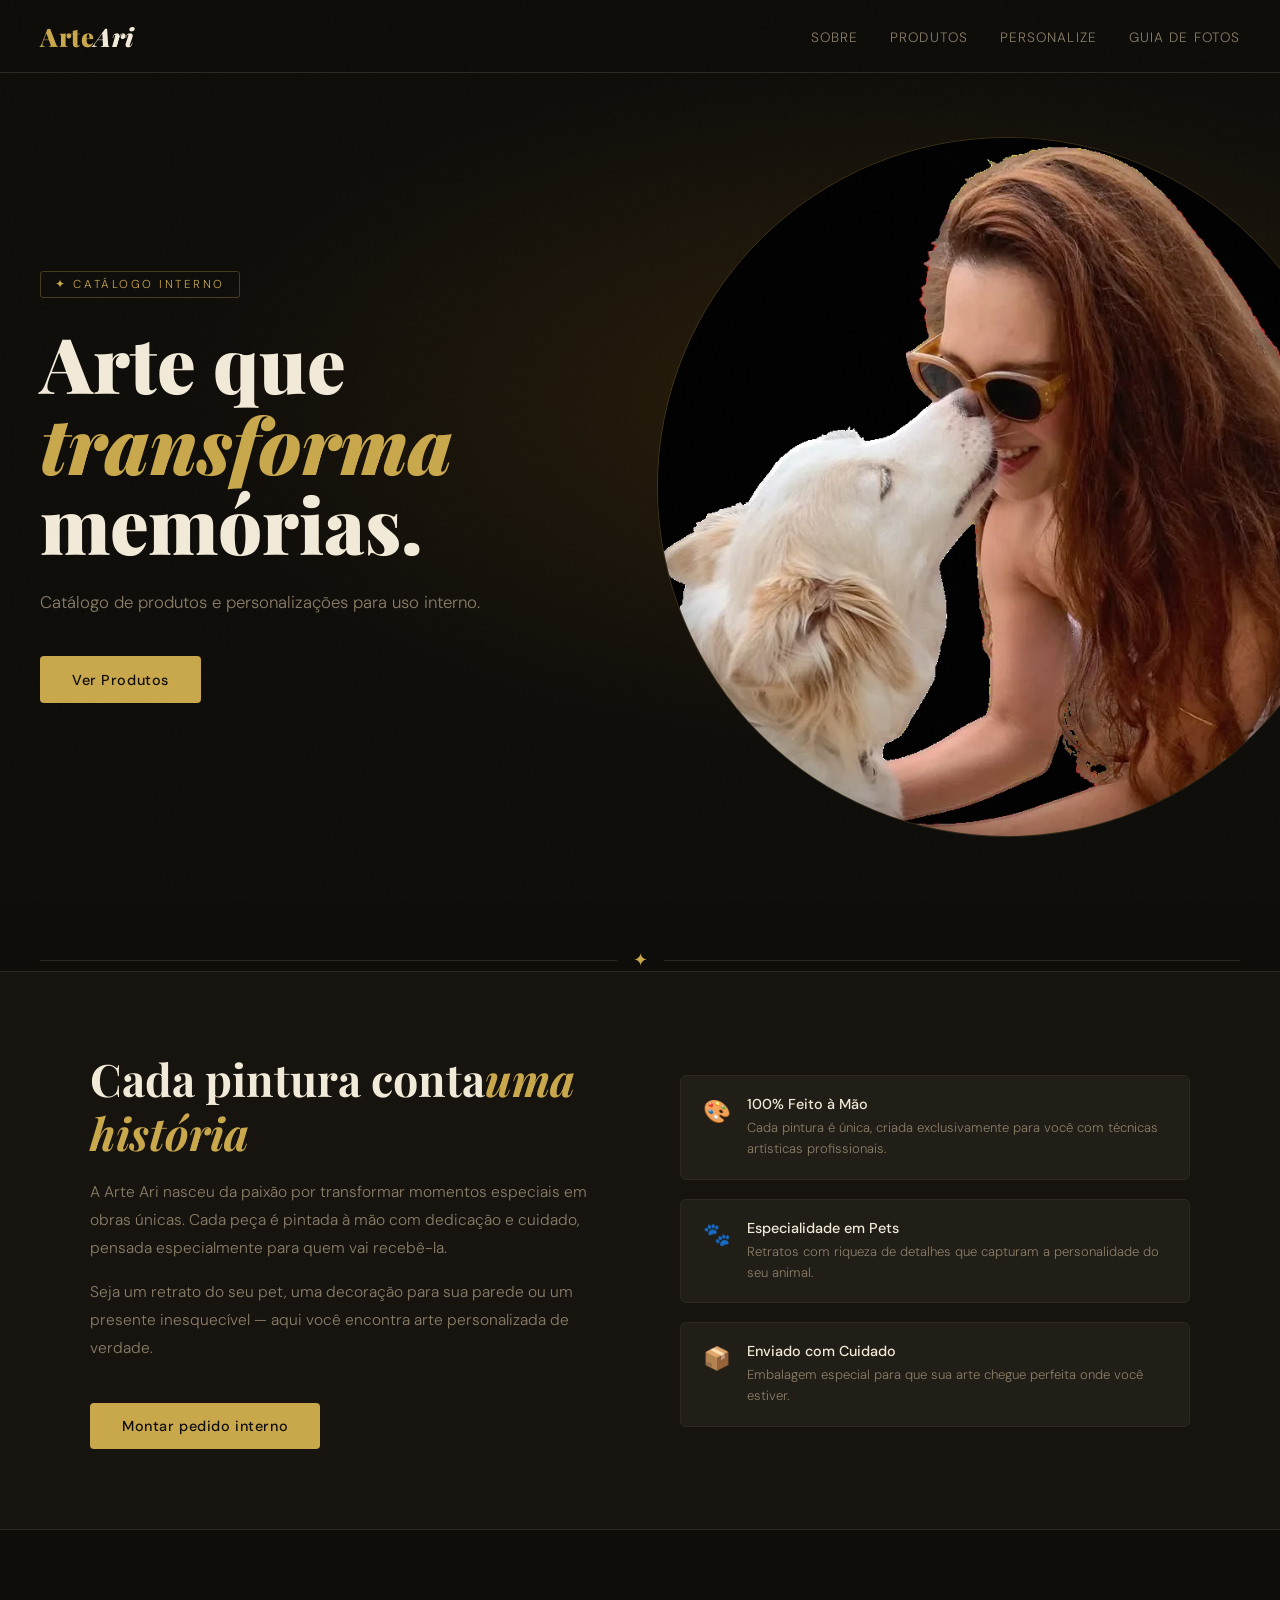
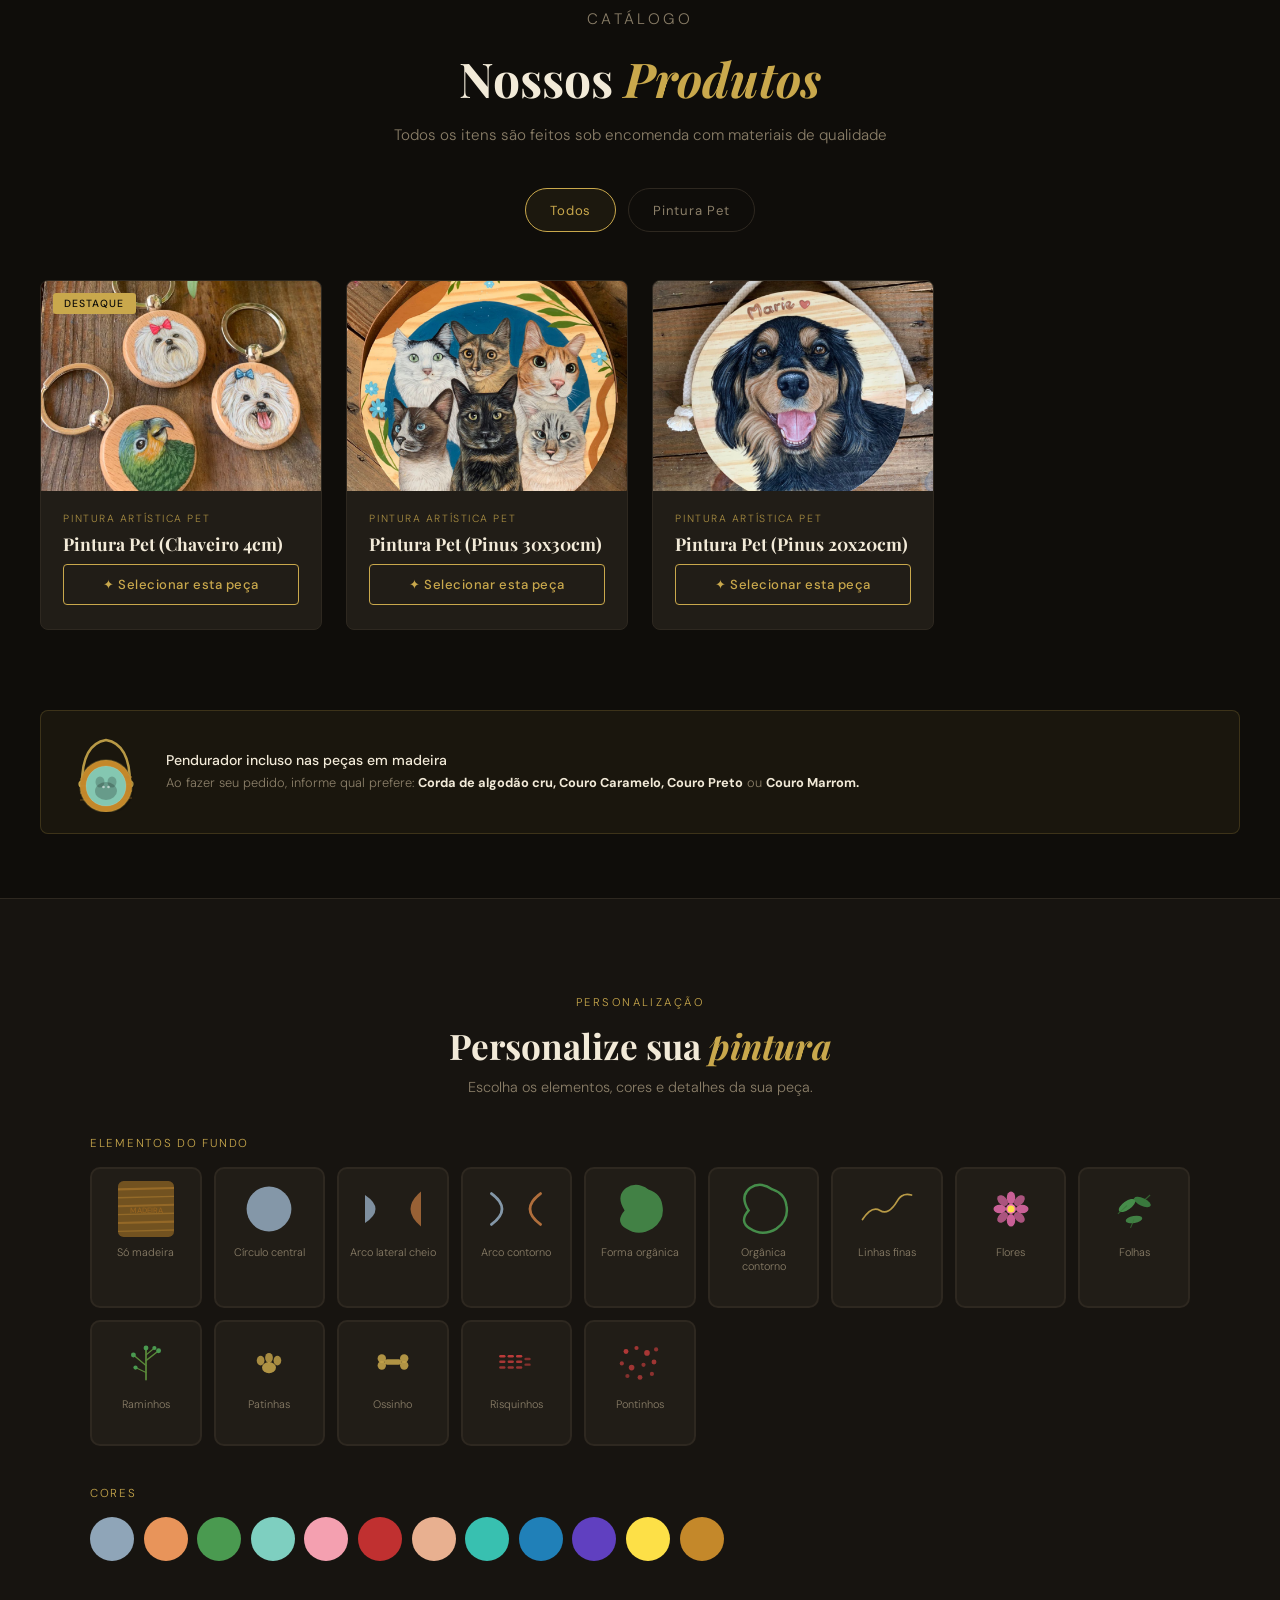
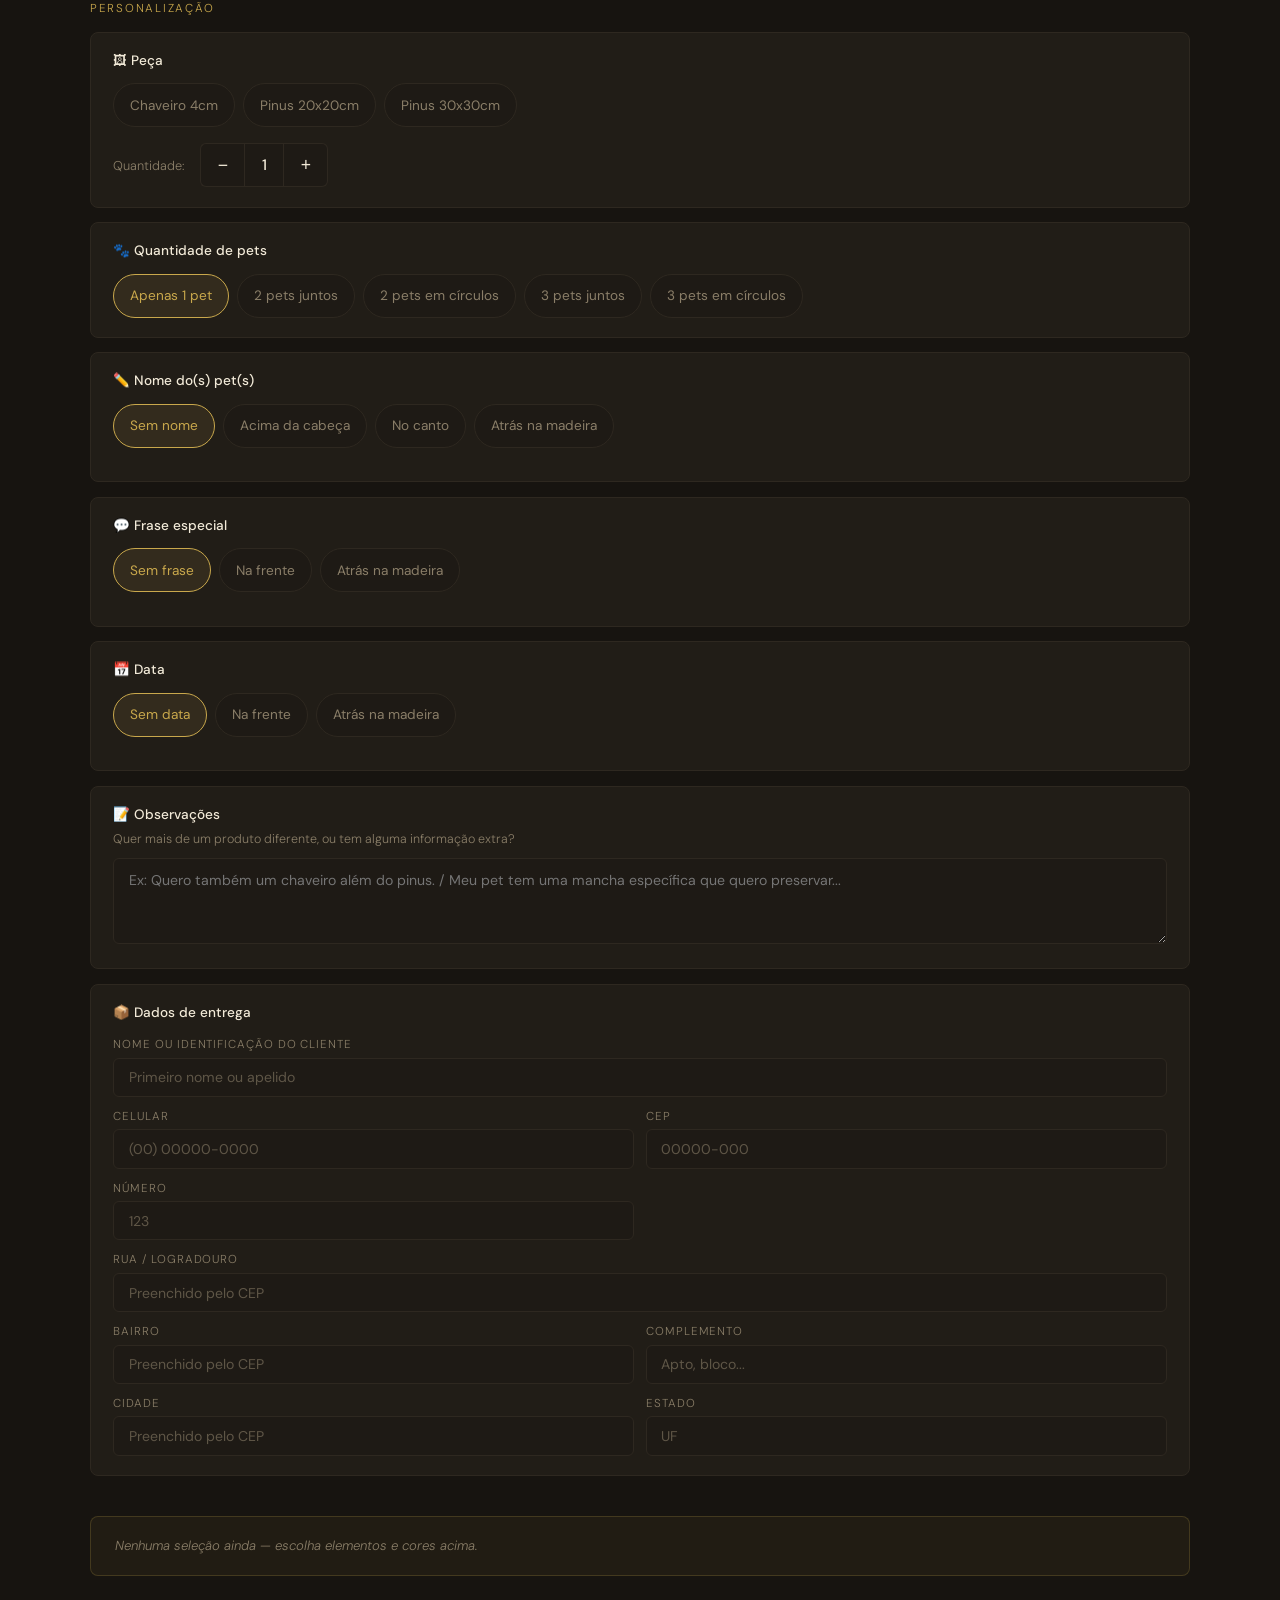
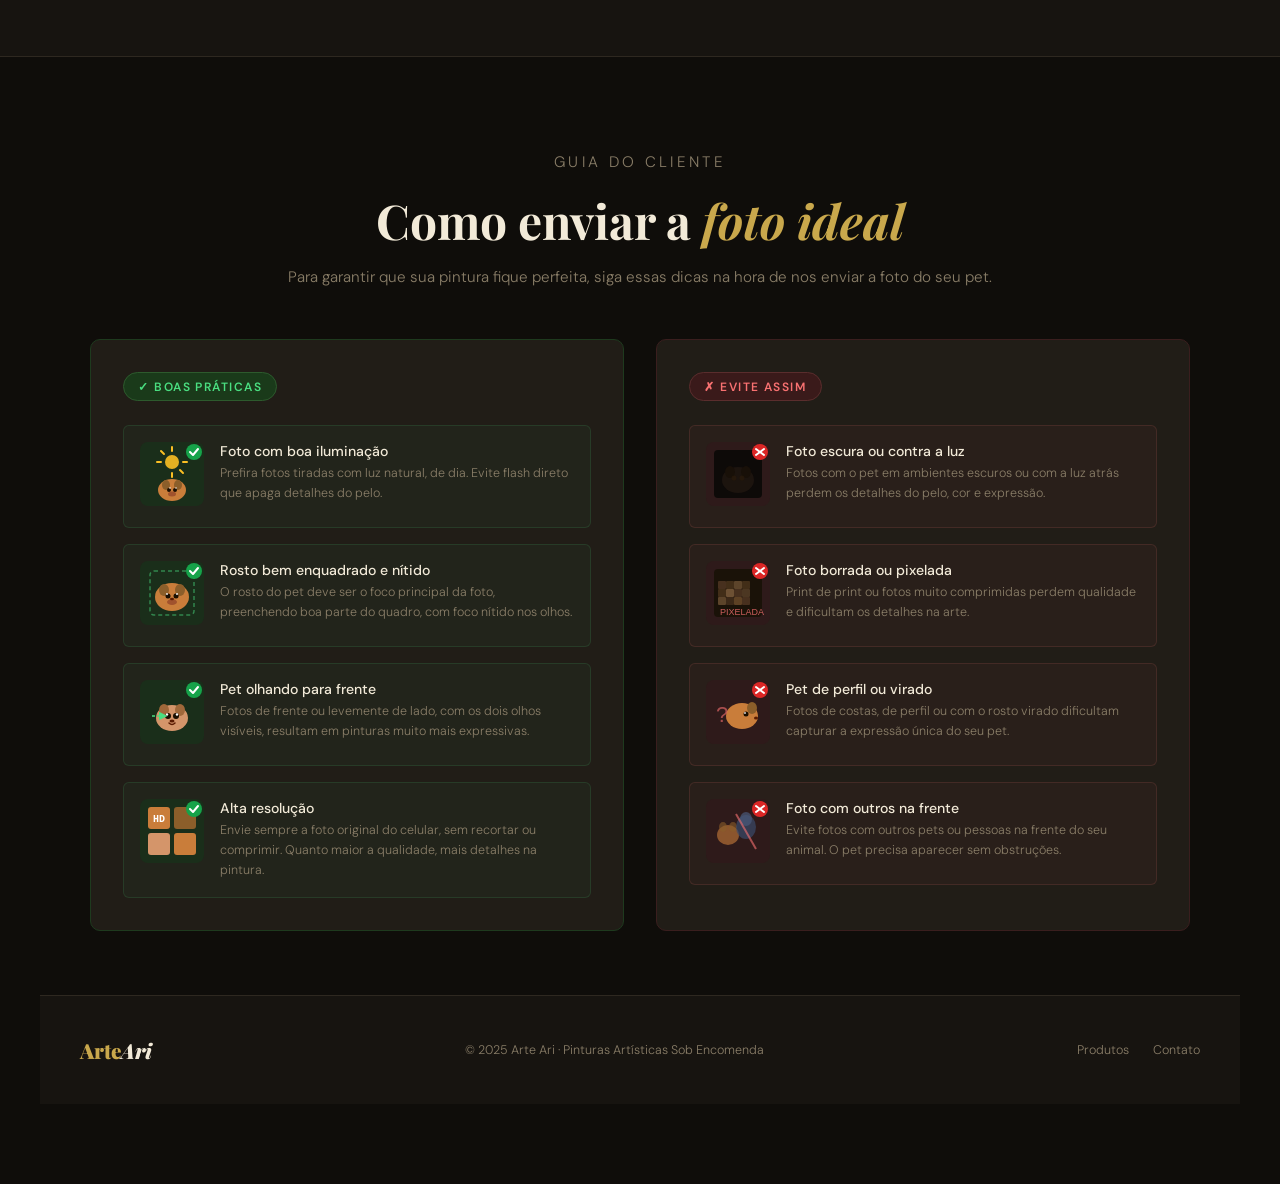
==== commit 11cf1320: "Optimize public and internal catalogs for mobile and tablet" ====
--- a/interno/index.html
+++ b/interno/index.html
@@ -515,6 +515,7 @@
       *, *::before, *::after { animation-duration: 0.01ms !important; animation-iteration-count: 1 !important; transition-duration: 0.01ms !important; }
     }
   </style>
+  <link rel="stylesheet" href="../responsive.css" />
 </head>
 <body>
 <a class="skip-link" href="#produtos">Pular para o conteúdo</a>
@@ -522,7 +523,8 @@
 <!-- NAV -->
 <nav aria-label="Navegação interna">
   <a href="./" class="nav-logo" aria-label="Arte Ari interno — início">Arte<span>Ari</span></a>
-  <ul class="nav-links">
+  <button class="nav-toggle" data-internal-menu type="button" aria-expanded="false" aria-controls="nav-links" aria-label="Abrir menu">☰</button>
+  <ul class="nav-links" id="nav-links">
     <li><a href="#sobre">Sobre</a></li>
     <li><a href="#produtos">Produtos</a></li>
     <li><a href="#personalize">Personalize</a></li>
@@ -693,7 +695,7 @@
   </div>
 
   <!-- Box pendurador -->
-  <div style="max-width:1400px;margin:0 auto;padding:0 2.5rem 4rem;">
+  <div class="catalog-callout" style="max-width:1400px;margin:0 auto;padding:0 2.5rem 4rem;">
     <div style="padding:1.3rem 1.8rem;background:rgba(201,168,76,0.06);border:1px solid rgba(201,168,76,0.2);border-radius:8px;display:flex;align-items:center;gap:1.5rem;flex-wrap:wrap;">
 
       <!-- SVG: quadrinho redondo pendurado -->
@@ -1169,7 +1171,8 @@
       // ── RENDER ELEMENTS ──
       const elGrid = document.getElementById('elementos-grid');
       ELEMENTOS.forEach(el => {
-        const card = document.createElement('div');
+        const card = document.createElement('button');
+        card.type = 'button';
         card.className = 'elem-card';
         card.dataset.id = el.id;
         card.innerHTML = `${el.svg}<div class="elem-label">${el.label}</div><div class="elem-check"></div>`;
@@ -1199,7 +1202,9 @@
       // ── RENDER CORES ──
       const cGrid = document.getElementById('cores-grid');
       CORES.forEach(cor => {
-        const btn = document.createElement('div');
+        const btn = document.createElement('button');
+        btn.type = 'button';
+        btn.setAttribute('aria-label', cor.label);
         btn.className = 'cor-btn';
         btn.dataset.id = cor.id;
         btn.style.background = cor.hex;
@@ -1720,7 +1725,9 @@
     // thumbs
     lbThumbs.innerHTML = '';
     lbImages.forEach((src, i) => {
-      const d = document.createElement('div');
+      const d = document.createElement('button');
+      d.type = 'button';
+      d.setAttribute('aria-label', 'Ver foto ' + (i + 1));
       d.className = 'lb-thumb' + (i === lbIndex ? ' active' : '');
       d.innerHTML = '<img src="' + src + '" loading="lazy">';
       d.addEventListener('click', () => { lbIndex = i; renderLightbox(); });
@@ -1768,11 +1775,17 @@
   });
 
   // swipe support
-  let touchStartX = 0;
-  document.getElementById('lightbox-img-wrap').addEventListener('touchstart', e => { touchStartX = e.touches[0].clientX; });
+  let touchStartX = 0, touchStartY = 0, singleTouch = false;
+  document.getElementById('lightbox-img-wrap').addEventListener('touchstart', e => {
+    singleTouch = e.touches.length === 1;
+    touchStartX = e.touches[0].clientX;
+    touchStartY = e.touches[0].clientY;
+  }, { passive: true });
   document.getElementById('lightbox-img-wrap').addEventListener('touchend', e => {
     const dx = e.changedTouches[0].clientX - touchStartX;
-    if (Math.abs(dx) > 40) dx < 0 ? lbNext() : lbPrev();
+    const dy = e.changedTouches[0].clientY - touchStartY;
+    if (singleTouch && Math.abs(dx) > 40 && Math.abs(dx) > Math.abs(dy) * 1.5) dx < 0 ? lbNext() : lbPrev();
+    singleTouch = false;
   });
 
   // ── CATEGORY FILTER ──
@@ -1926,6 +1939,7 @@
         }
       };
 </script>
+<script src="../responsive.js"></script>
 </body>
 </html>
 
--- a/responsive.css
+++ b/responsive.css
@@ -0,0 +1,64 @@
+/* Shared by the public and internal catalogs. Keep small screens usable at zoom. */
+html { scroll-padding-top: 6rem; }
+img { max-width: 100%; }
+.elem-card, .cor-btn { font: inherit; color: inherit; min-height: 44px; }
+.cor-btn { min-width: 44px; }
+.lb-thumb { padding: 0; background: transparent; cursor: pointer; }
+.about-inner > *, .contact-section > *, .feature > *, #fundo-resumo > * { min-width: 0; }
+button, a, input, select, textarea { touch-action: manipulation; }
+.nav-toggle, .cat-btn, .toggle-btn, .btn-primary, .btn-secondary, .btn-wpp,
+.nav-wpp, #lightbox-wpp, #gerar-pdf-btn, #fundo-wpp { min-height: 44px; }
+#qty-minus, #qty-plus { width: 44px !important; height: 44px !important; flex-shrink: 0; }
+#qty-display { height: 44px !important; }
+input:focus-visible, textarea:focus-visible { outline: 3px solid var(--gold2) !important; outline-offset: 3px; }
+.nav-toggle { display: none; background: transparent; color: var(--gold); border: 1px solid var(--border); border-radius: 6px; font-size: 1.4rem; width: 44px; cursor: pointer; }
+#lightbox-overlay { padding: 12px; padding: max(12px, env(safe-area-inset-top)) max(12px, env(safe-area-inset-right)) max(12px, env(safe-area-inset-bottom)) max(12px, env(safe-area-inset-left)); }
+#lightbox-box { max-width: 860px; max-height: calc(100vh - 24px); max-height: calc(100dvh - 24px); overflow-y: auto; overscroll-behavior: contain; }
+#lightbox-img-wrap { aspect-ratio: auto; height: min(65vh, 650px); height: min(65dvh, 650px); }
+#lightbox-img-wrap img { object-fit: contain; }
+#lb-close, .lb-arrow { width: 44px; height: 44px; }
+#lightbox-thumbs { flex-shrink: 0; }
+#lightbox-info { overflow-wrap: anywhere; }
+#lightbox-wpp { white-space: normal; }
+#lightbox-img-wrap { touch-action: pan-y pinch-zoom; }
+@media (max-width: 1100px) {
+  nav { padding-inline: 1.25rem; gap: 1rem; }
+  .nav-links { gap: 1rem; }
+  .about-inner, .contact-section { gap: 2.5rem; }
+}
+@media (max-width: 900px) {
+  nav .nav-toggle { display: inline-flex; align-items: center; justify-content: center; margin-left: auto; }
+  nav .nav-links { display: none; position: absolute; top: 100%; left: 0; right: 0; padding: 1rem 1.2rem; background: #0f0d0a; border-bottom: 1px solid var(--border); flex-direction: column; gap: 0; max-height: calc(100dvh - 85px); overflow-y: auto; }
+  nav .nav-links.open { display: flex; }
+  nav .nav-links a { display: block; padding: .8rem 0; min-height: 44px; }
+}
+@media (max-width: 768px) {
+  input, select, textarea { font-size: 16px !important; min-height: 44px; }
+  #personalize, #instrucoes { padding: 3rem 1.2rem !important; }
+  .products-grid { grid-template-columns: repeat(auto-fit, minmax(min(100%, 260px), 1fr)); }
+  .catalog-callout { padding: 0 1.2rem 3rem !important; }
+  .catalog-callout > div { padding: 1.25rem !important; }
+  .catalog-callout > div > div { min-width: 0 !important; }
+  #instrucoes > div > div[style*="display:grid"] { grid-template-columns: minmax(0, 1fr) !important; }
+  #fundo-resumo { padding: 1rem !important; }
+  #fundo-wpp, #gerar-pdf-btn { white-space: normal !important; max-width: 100%; justify-content: center; }
+  #resumo-texto, .contact-link, footer { overflow-wrap: anywhere; }
+  .hero-content { max-width: 100%; }
+  .hero-circle { opacity: .25; }
+  .hero-desc { color: #b9ae98; }
+  .hero-ctas { flex-wrap: wrap; }
+  .toggle-btn { white-space: normal; max-width: 100%; }
+}
+@media (max-width: 480px) {
+  .nav-wpp { padding: .6rem .75rem; font-size: .75rem; }
+  .hero h1 { font-size: clamp(2.6rem, 12vw, 3.7rem); }
+  .hero-ctas > a { width: 100%; text-align: center; justify-content: center; }
+  #elementos-grid { grid-template-columns: repeat(2, minmax(0, 1fr)) !important; }
+  #lightbox-info { padding: 1rem; }
+  #lightbox-wpp { width: 100%; justify-content: center; }
+  #lightbox-img-wrap { height: min(48dvh, 380px); }
+}
+@media (max-height: 500px) and (orientation: landscape) {
+  #lightbox-box { max-width: 640px; }
+  #lightbox-img-wrap { height: 65dvh; }
+}
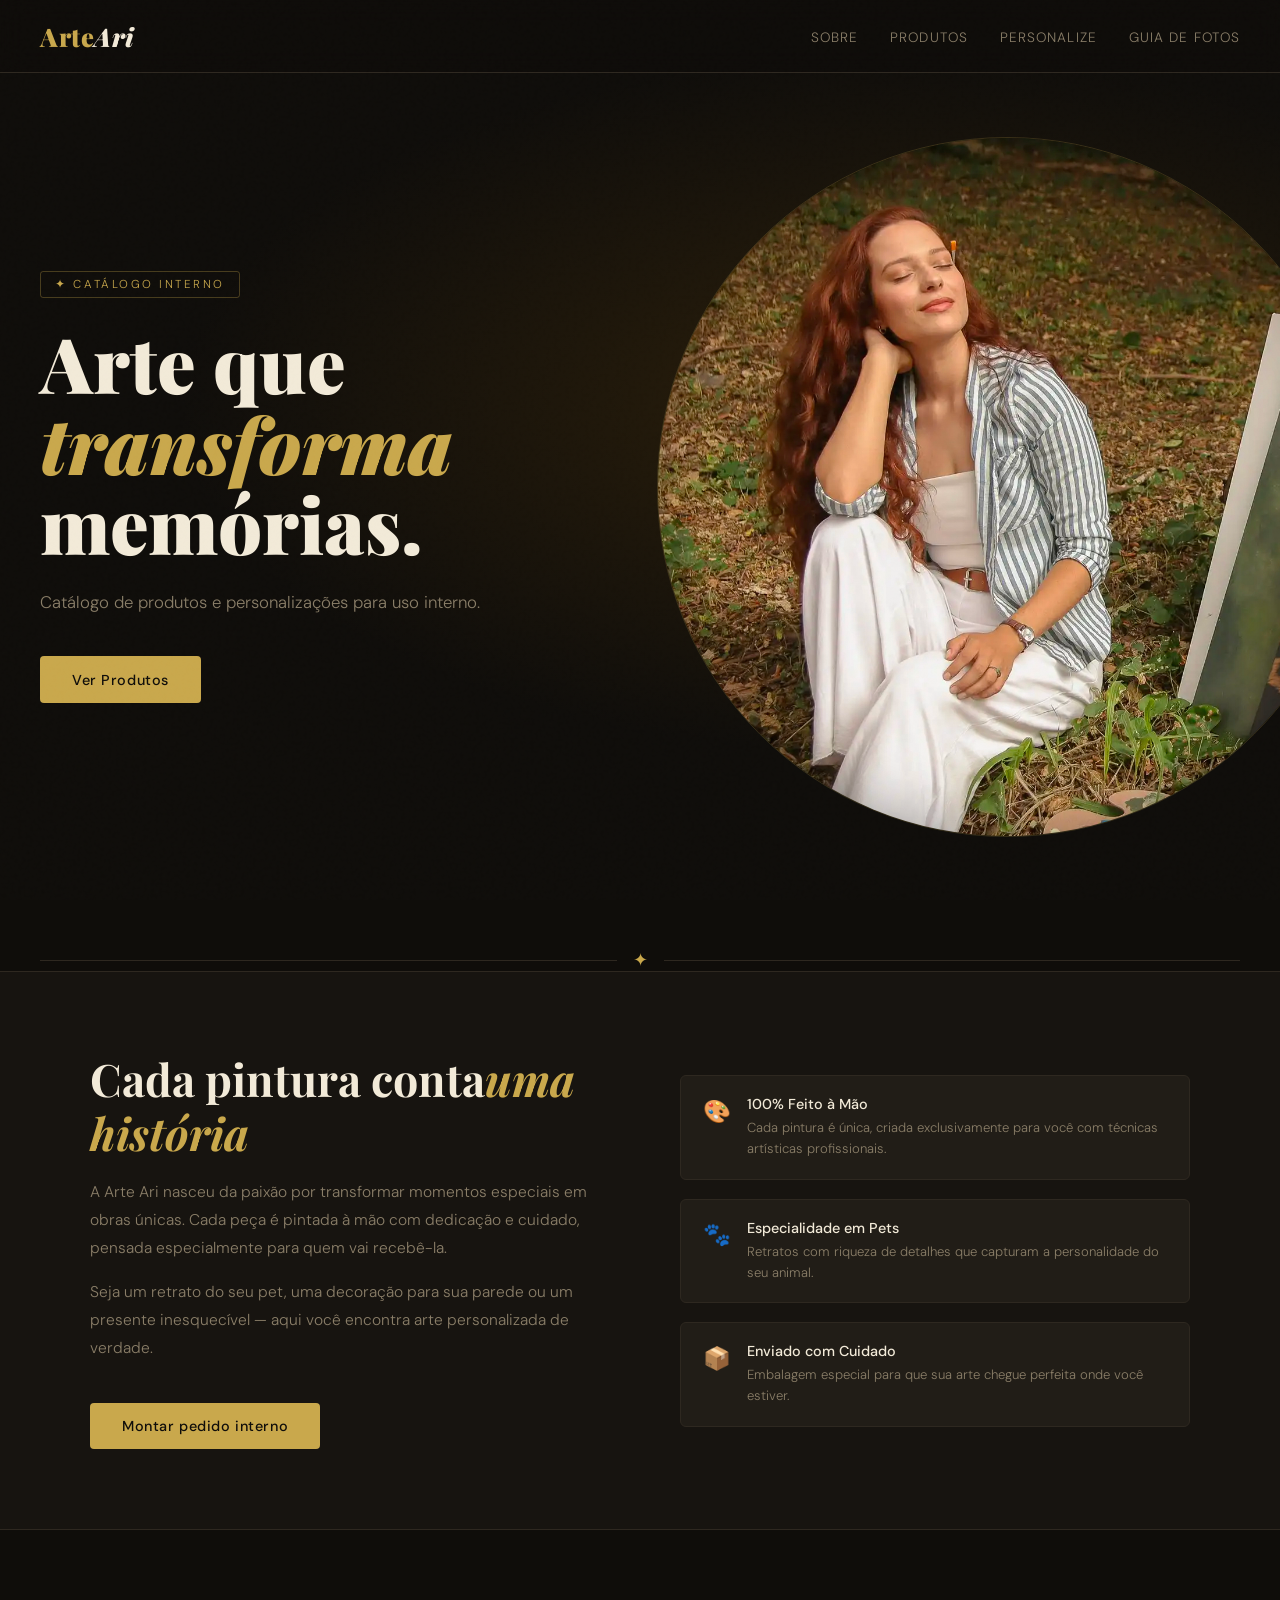
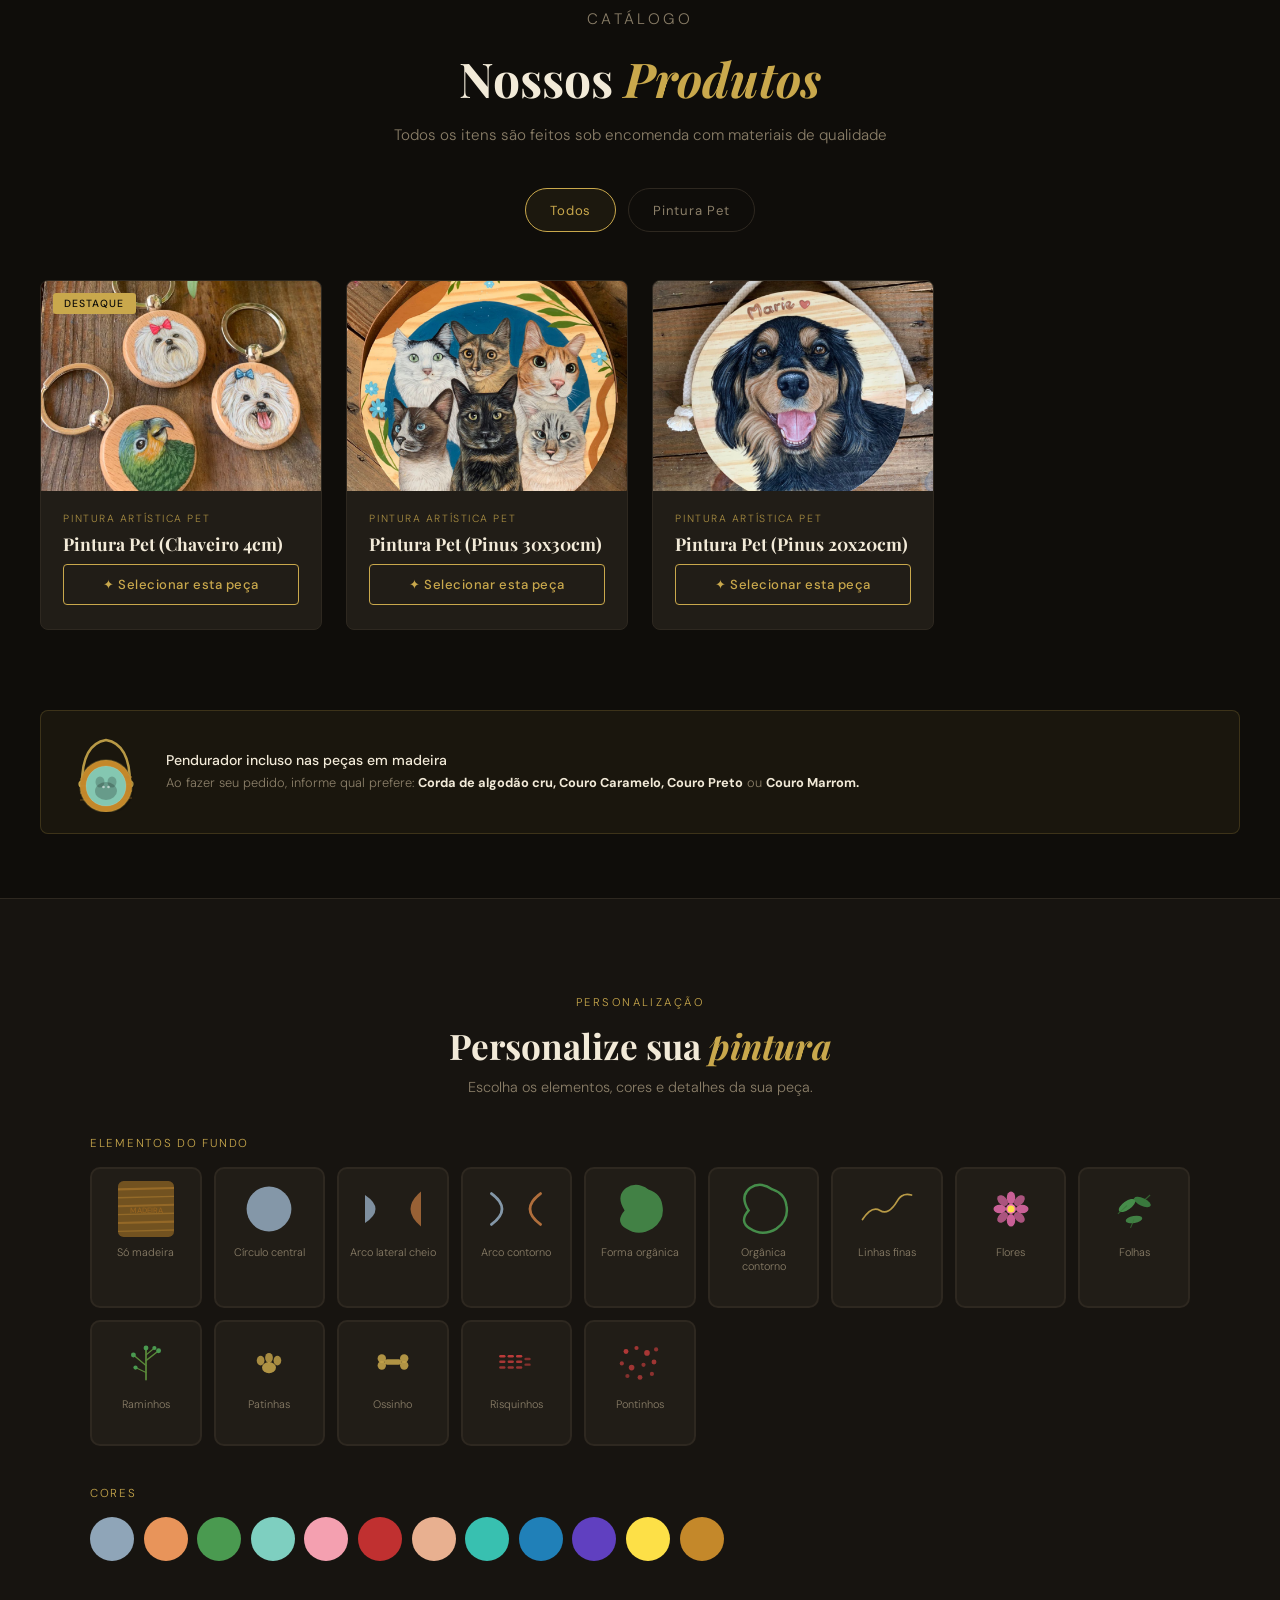
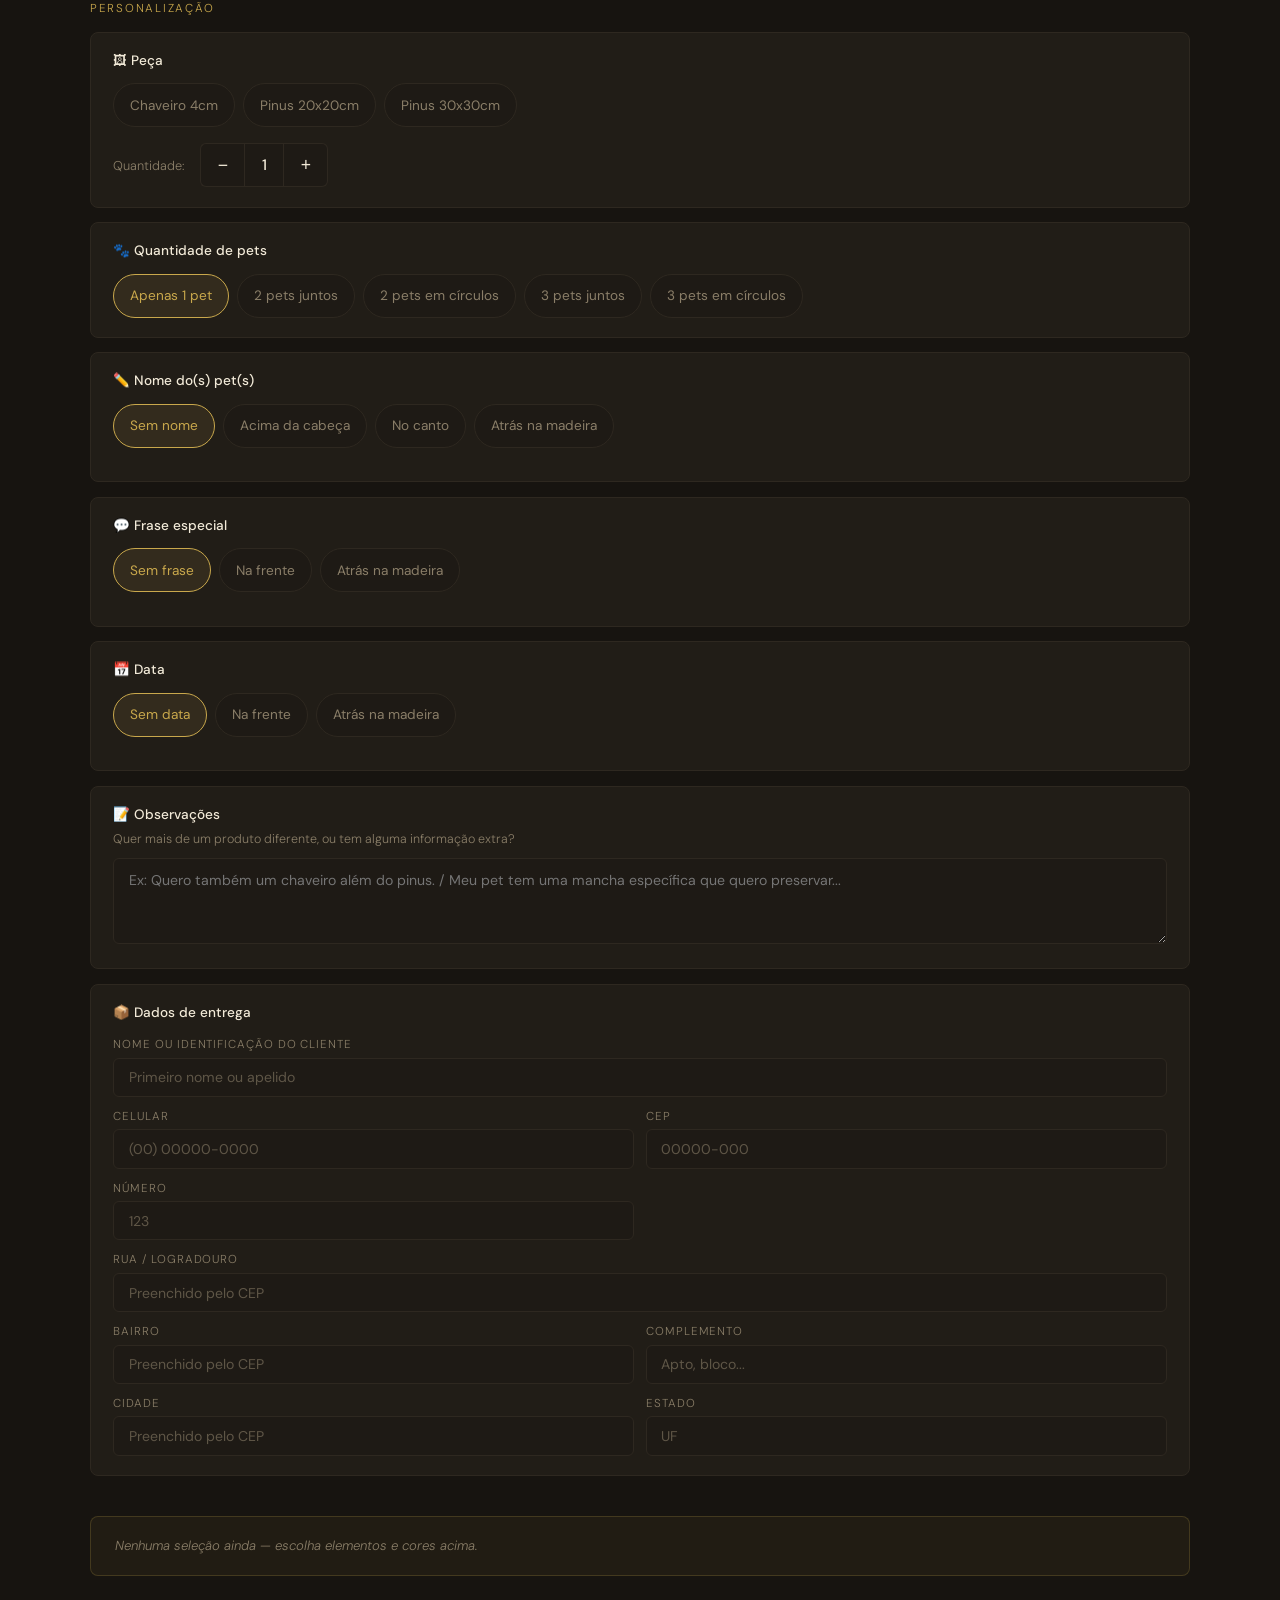
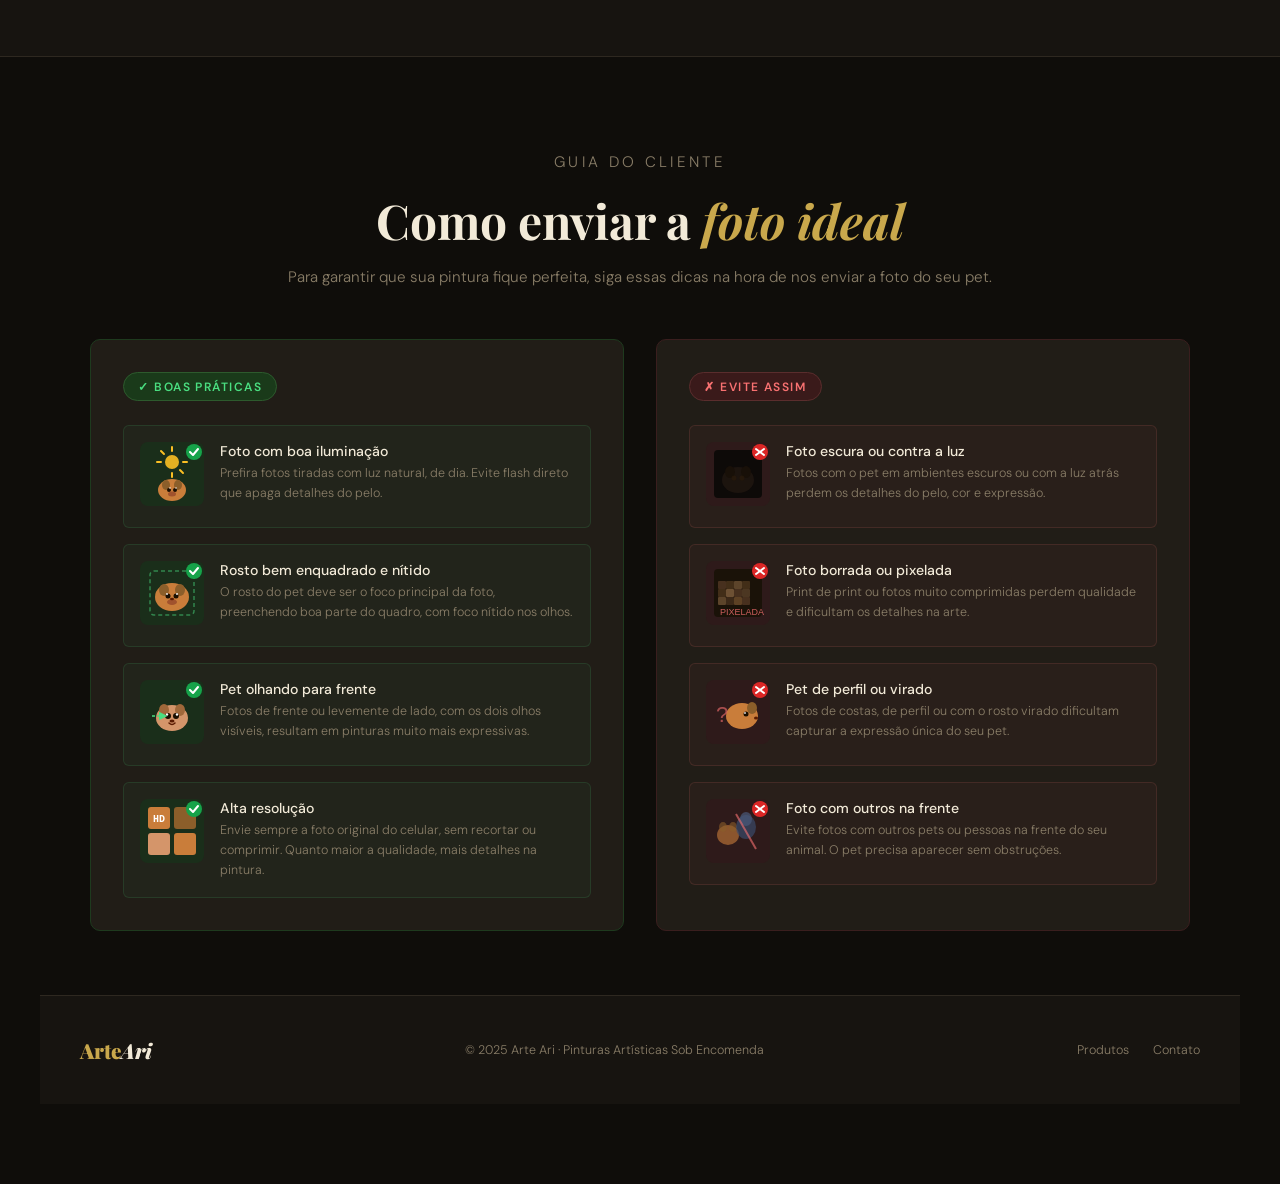
==== commit fc8e0878: "update icon" ====
--- a/interno/index.html
+++ b/interno/index.html
@@ -7,8 +7,9 @@
   <meta name="robots" content="noindex, nofollow, noarchive" />
   <meta name="referrer" content="no-referrer" />
   <meta name="theme-color" content="#0f0d0a" />
-  <link rel="icon" type="image/png" href="../favicon.png" />
-  <link rel="apple-touch-icon" href="../favicon.png" />
+  <link rel="icon" type="image/x-icon" href="../favicon.ico?v=circular-1" />
+  <link rel="icon" type="image/png" sizes="512x512" href="../favicon.png?v=circular-1" />
+  <link rel="apple-touch-icon" href="../favicon.png?v=circular-1" />
   <link rel="preconnect" href="https://fonts.googleapis.com" />
   <link rel="preconnect" href="https://fonts.gstatic.com" crossorigin />
   <link href="https://fonts.googleapis.com/css2?family=Playfair+Display:ital,wght@0,400;0,700;0,900;1,400;1,700&family=DM+Sans:wght@300;400;500&display=swap" rel="stylesheet" />
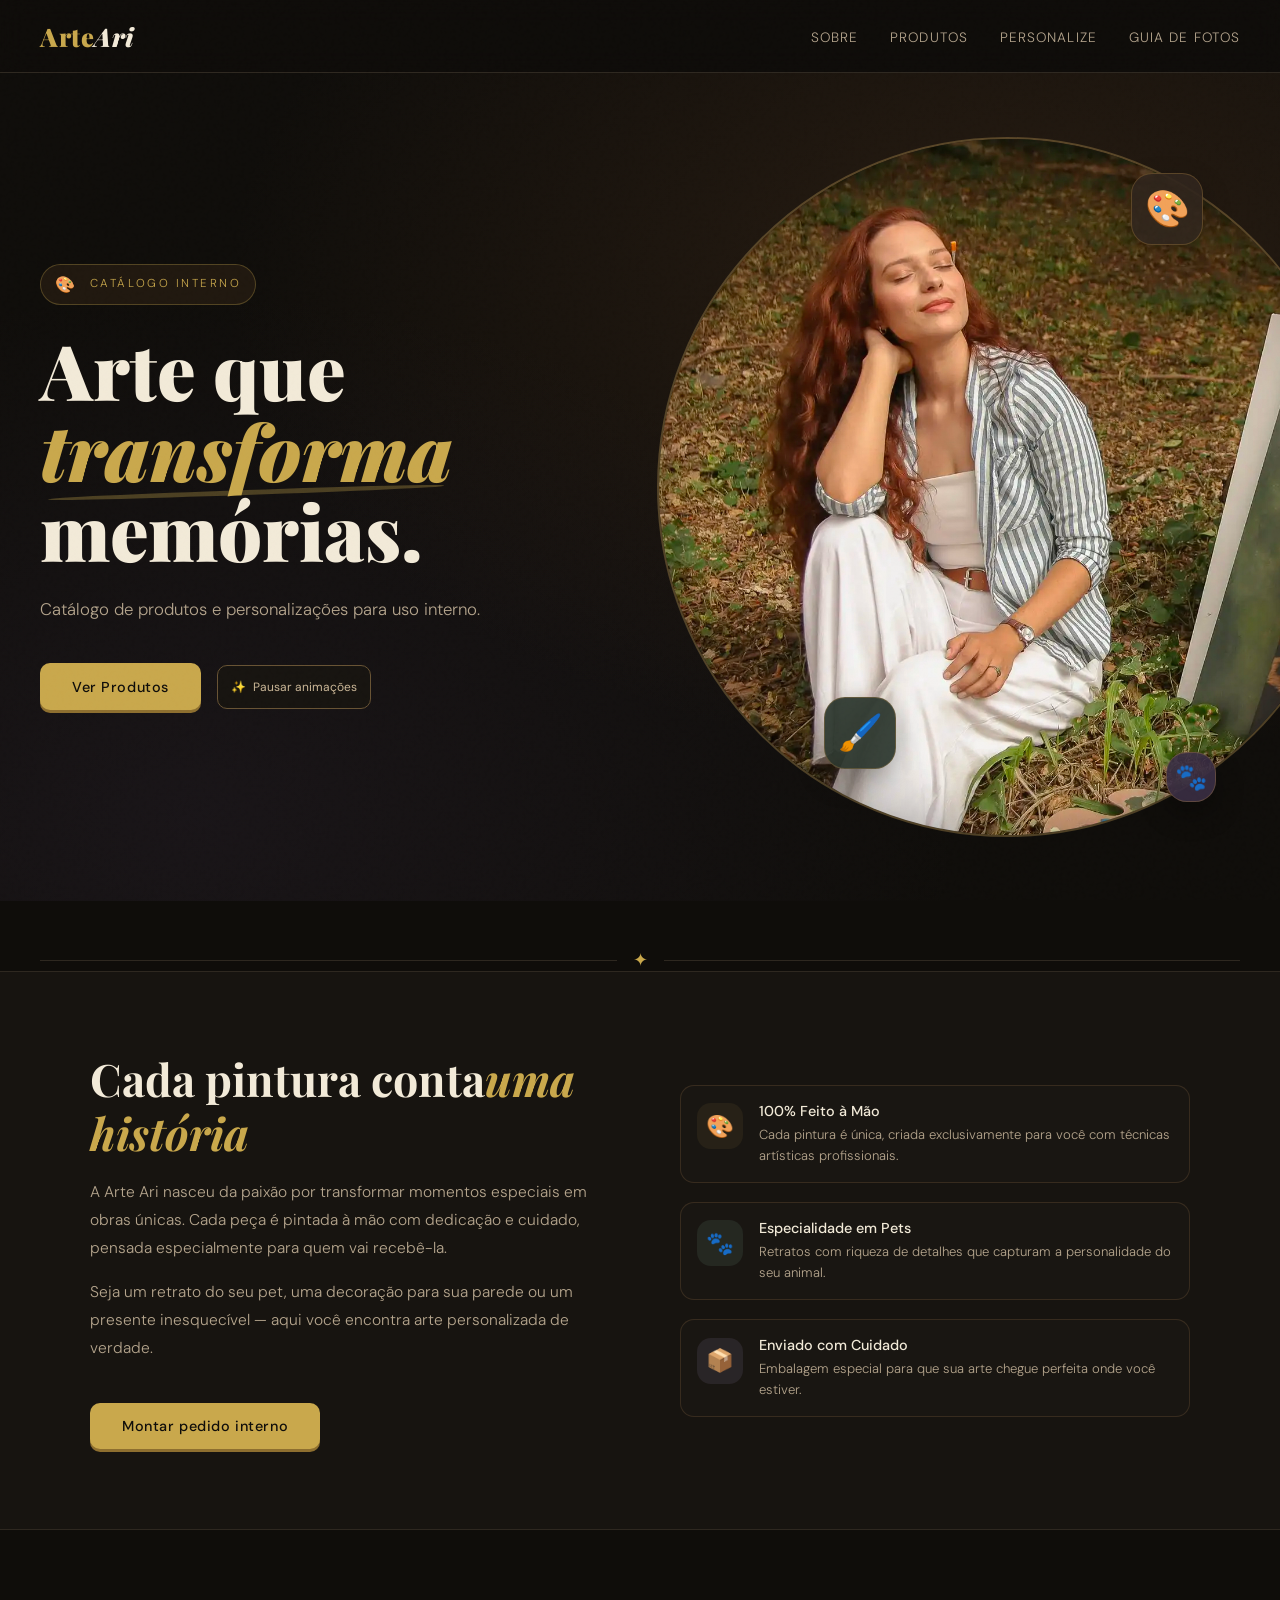
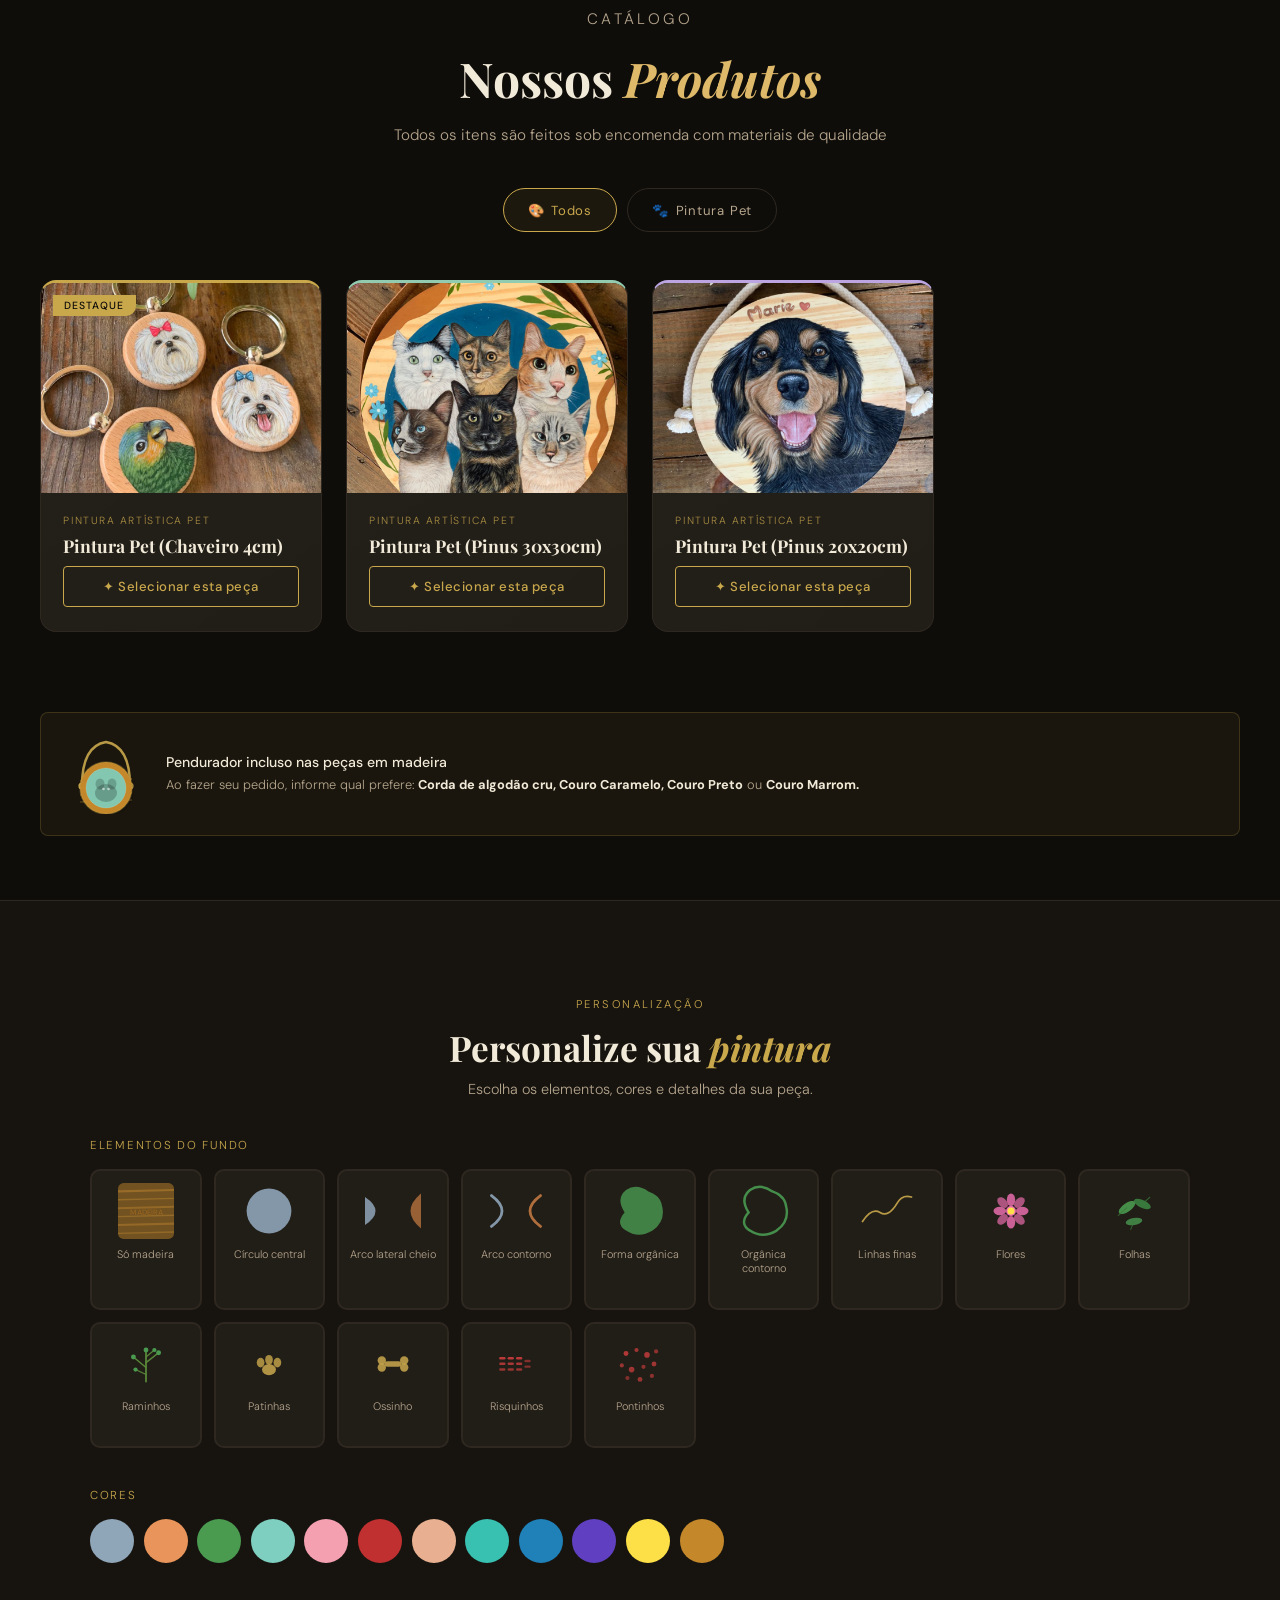
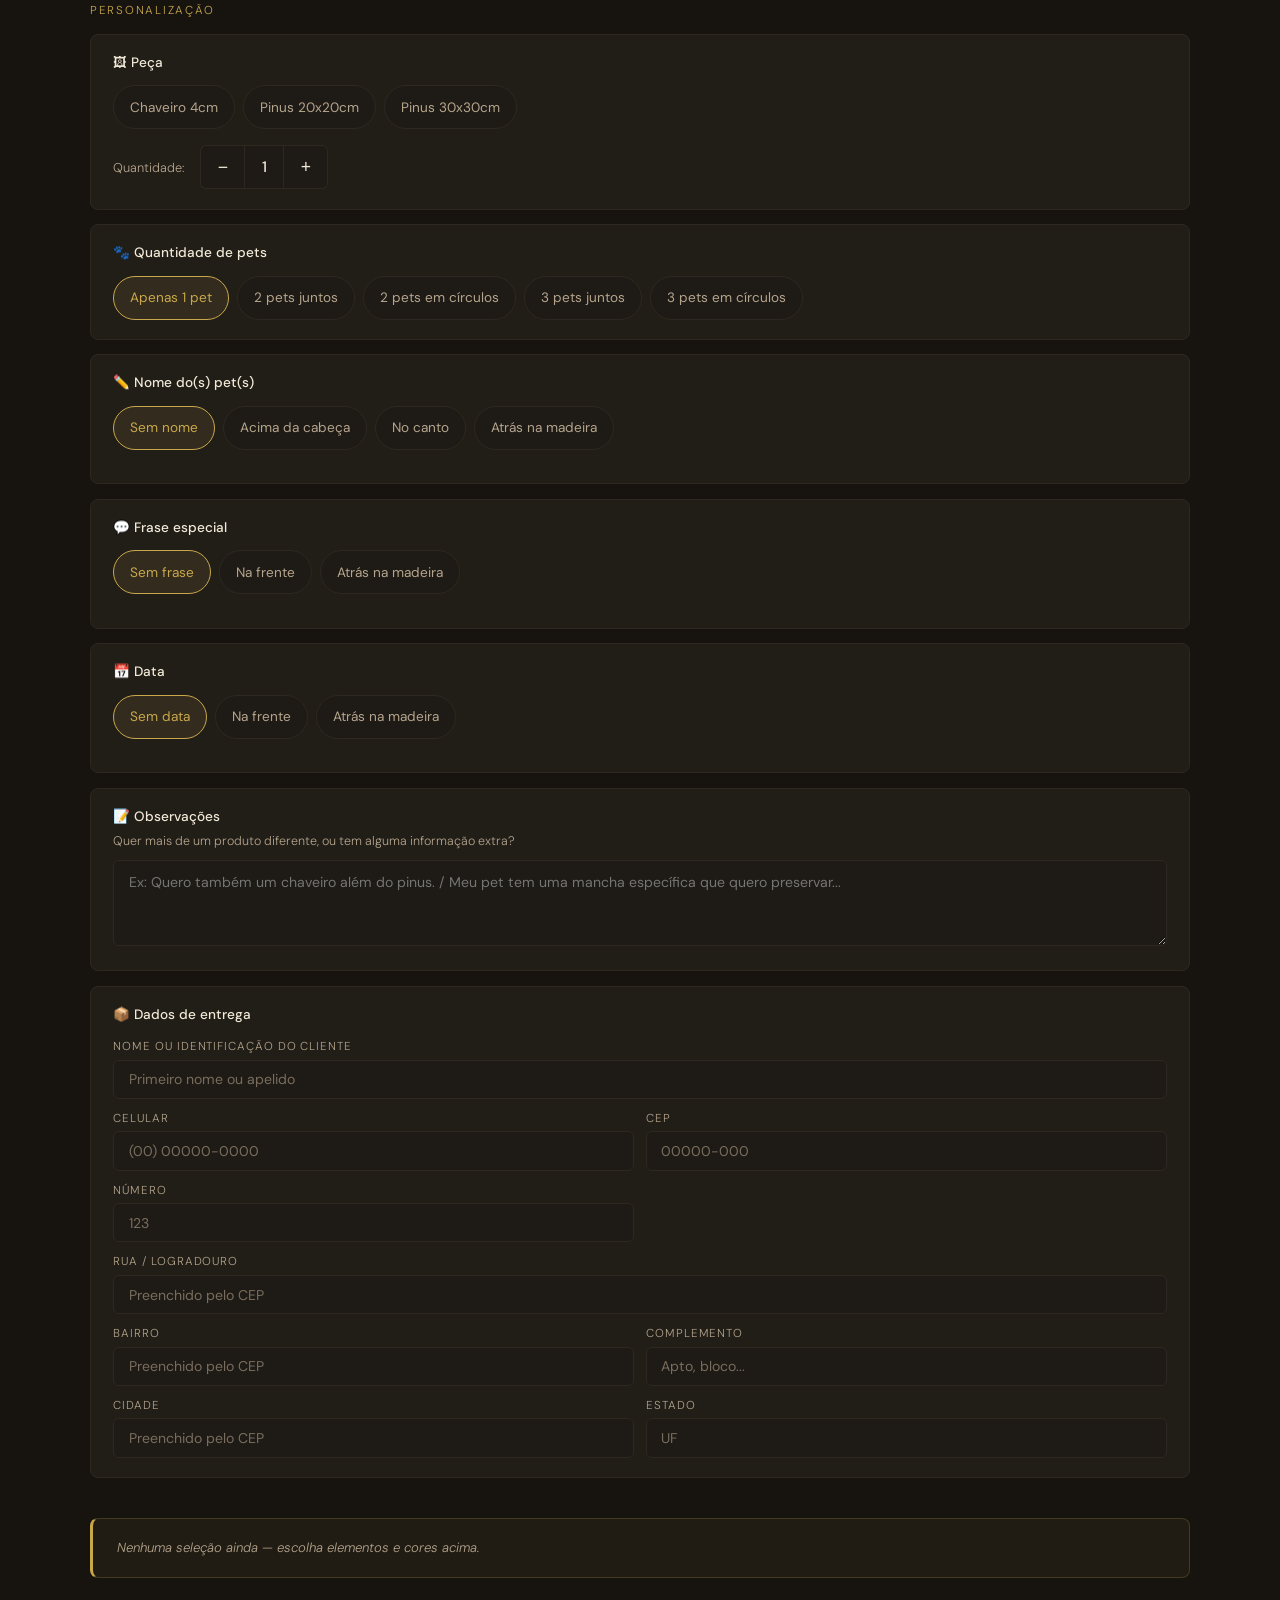
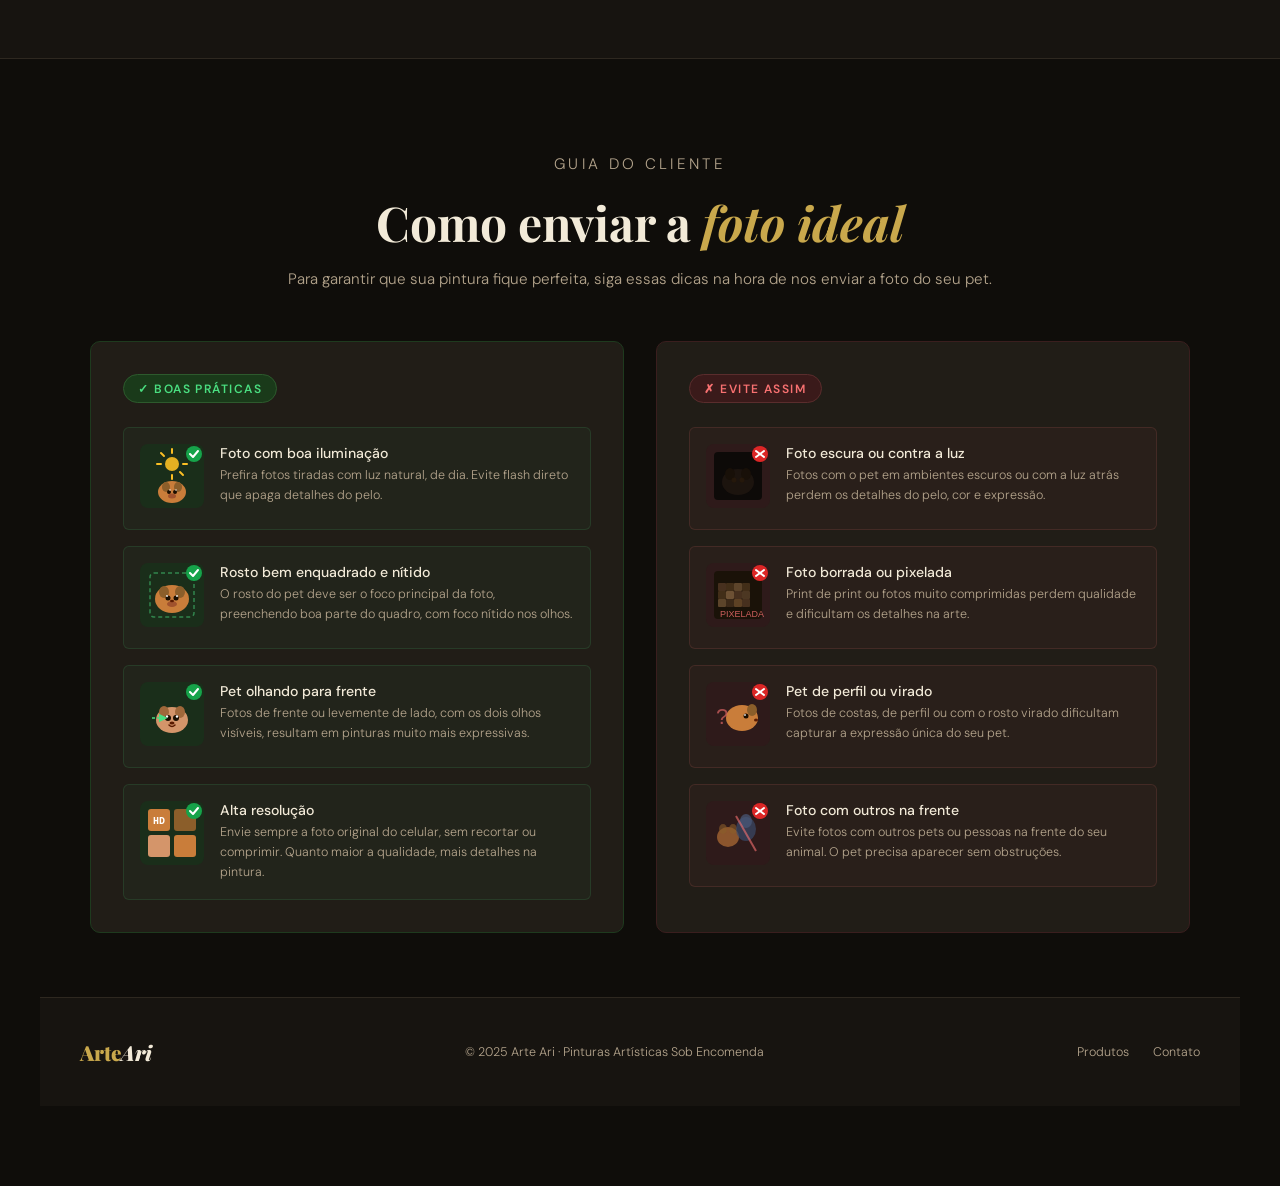
==== commit 68d8e2de: "update visual" ====
--- a/interno/index.html
+++ b/interno/index.html
@@ -517,6 +517,7 @@
     }
   </style>
   <link rel="stylesheet" href="../responsive.css" />
+  <link rel="stylesheet" href="../atelier.css" />
 </head>
 <body>
 <a class="skip-link" href="#produtos">Pular para o conteúdo</a>
@@ -538,16 +539,18 @@
 <!-- HERO -->
 <section class="hero">
   <div class="hero-bg"></div>
+  <div class="atelier-sparks" aria-hidden="true"><span class="atelier-spark">🎨</span><span class="atelier-spark">🖌️</span><span class="atelier-spark">🐾</span></div>
   <div class="hero-circle"><img src="../foto-ari.webp" alt="Ari, artista da Arte Ari" width="828" height="1092" fetchpriority="high" /></div>
   <div class="hero-content">
-    <span class="hero-eyebrow">✦ Catálogo interno</span>
+    <span class="hero-eyebrow"><span aria-hidden="true">🎨</span> Catálogo interno</span>
     <h1>Arte que<em>transforma</em>memórias.</h1>
     <p class="hero-desc">
       Catálogo de produtos e personalizações para uso interno.
     </p>
     <div class="hero-ctas">
       <a href="#produtos" class="btn-primary">Ver Produtos</a>
-      
+
+      <button class="motion-control" type="button" data-motion-toggle aria-pressed="false"><span aria-hidden="true">✨</span><span data-motion-label>Pausar animações</span></button>
     </div>
   </div>
 </section>
@@ -621,8 +624,8 @@
   </div>
 
   <div class="categories">
-    <button class="cat-btn active" data-filter="all">Todos</button>
-    <button class="cat-btn" data-filter="pet">Pintura Pet</button>
+    <button class="cat-btn active" data-filter="all"><span aria-hidden="true">🎨</span>Todos</button>
+    <button class="cat-btn" data-filter="pet"><span aria-hidden="true">🐾</span>Pintura Pet</button>
     
   </div>
 
@@ -1818,6 +1821,7 @@
 
 
   document.querySelectorAll('.product-card, .feature, .about-text, .cta-box, .contact-text').forEach(el => {
+    el.classList.add('atelier-reveal');
     el.style.opacity = '0';
     el.style.transform = 'translateY(24px)';
     el.style.transition = 'opacity 0.55s ease, transform 0.55s ease';
@@ -1941,6 +1945,7 @@
       };
 </script>
 <script src="../responsive.js"></script>
+<script src="../atelier-motion.js"></script>
 </body>
 </html>
 
--- a/atelier.css
+++ b/atelier.css
@@ -0,0 +1,72 @@
+/* Shared personality layer for the public and internal catalogs. */
+:root { --muted: #b5a58d; --atelier-peach: #e4a17e; --atelier-mint: #93cbb1; --atelier-lilac: #bca5e1; }
+::selection { background: #c9a84c; color: #17120c; }
+.hero-bg { background: radial-gradient(ellipse at 80% 25%, #603e224d, transparent 55%), radial-gradient(ellipse at 15% 90%, #51406626, transparent 50%), #0f0d0a; }
+.hero h1 em { position: relative; width: fit-content; }
+.hero h1 em::after { content: ''; position: absolute; bottom: -.06em; left: 2%; width: 96%; height: .06em; border-radius: 50%; background: #c9a84c50; transform: rotate(-2deg); }
+.hero-eyebrow { border-radius: 30px; padding: .55rem .85rem; background: #30231588; }
+.hero-eyebrow span { display: inline-block; font-size: 1rem; margin-right: .45rem; vertical-align: middle; }
+.atelier-sparks { position: absolute; inset: 0; pointer-events: none; z-index: 1; }
+.atelier-spark { --turn: -12deg; display: grid; place-items: center; position: absolute; width: 72px; height: 72px; font-size: 36px; border-radius: 21px; background: #30251deb; border: 1px solid #b1834355; box-shadow: 0 12px 28px #0005; }
+.atelier-spark:nth-child(1) { top: 12%; right: 6%; }
+.atelier-spark:nth-child(2) { bottom: 16%; right: 30%; --turn: 9deg; animation-delay: -2s; background: #2b352ded; }
+.atelier-spark:nth-child(3) { bottom: 12%; right: 5%; width: 50px; height: 50px; font-size: 26px; --turn: -5deg; animation-delay: -4s; background: #3a2e44e8; }
+.hero-circle { border: 2px solid #bd99555c; }
+.hero-ctas { align-items: center; }
+.btn-primary, .btn-ghost { border-radius: 10px; }
+.btn-primary { box-shadow: 0 3px 0 #8e6f2f; }
+.section-eyebrow { color: var(--atelier-peach); }
+.section-header h2 em { color: #dfb96a; }
+.product-card { --card-accent: var(--gold); border-radius: 16px; border-top: 3px solid var(--card-accent); background: linear-gradient(145deg,#ffffff03,transparent),var(--card); }
+.product-card:nth-child(3n + 2) { --card-accent: var(--atelier-mint); }
+.product-card:nth-child(3n) { --card-accent: var(--atelier-lilac); }
+.product-card .product-img-wrap { overflow: hidden; }
+.product-badge { border-radius: 0 0 10px 0; }
+.categories { gap: .65rem; flex-wrap: wrap; }
+.cat-btn { border-radius: 30px; transition: background .2s, border-color .2s, transform .2s; }
+.cat-btn span { margin-right: .4rem; }
+.feature { border: 1px solid #57422d80; border-radius: 14px; padding: 1rem; background: #ffffff03; }
+.feature-icon { display: grid; place-items: center; flex-shrink: 0; width: 46px; height: 46px; border-radius: 14px; background: #c9a84c14; }
+.feature:nth-child(3n+2) .feature-icon { background: #93cbb119; }
+.feature:nth-child(3n) .feature-icon { background: #bca5e11a; }
+.availability { position: relative; background: linear-gradient(100deg,#21291f,#252017,#28202e); border-block-color: #776237; }
+.availability p { color: #d9c8aa; }
+.availability strong { color: #f0d69c; }
+.cta-box { border-radius: 20px; border-top: 3px solid var(--atelier-peach); background: radial-gradient(ellipse at 100% 0,#64513355,transparent 75%),var(--bg3); }
+.elem-card { border-radius: 12px; }
+.elem-card.selected { box-shadow: 0 0 0 2px #c9a84c55; }
+.cor-btn { transition: transform .18s, box-shadow .18s; }
+#fundo-resumo { border-left: 3px solid var(--gold) !important; }
+.contact-link { border-radius: 12px; }
+.motion-control { display: inline-flex; align-items: center; justify-content: center; gap: 7px; padding: .65rem .8rem; min-height: 44px; border: 1px solid #685334; border-radius: 10px; background: #171410; color: #cbb797; font: 12px 'DM Sans',sans-serif; cursor: pointer; }
+.motion-control:disabled { opacity: .8; cursor: default; }
+.footer-links { flex-wrap: wrap; }
+@media (hover:hover) {
+  .cat-btn:hover { transform: translateY(-2px); }
+  .cor-btn:hover:not(:disabled) { transform: translateY(-3px); }
+  .feature:hover { border-color: #a88846; }
+  .product-card:hover { border-color: var(--card-accent); box-shadow: 0 12px 32px #0004; }
+}
+@media (prefers-reduced-motion:no-preference) {
+  .atelier-spark { animation: atelier-float 8s ease-in-out infinite; }
+  .hero-eyebrow span { animation: atelier-wave 3.5s ease-in-out 2; transform-origin: 70% 70%; }
+}
+@keyframes atelier-float { 0%,100% { transform: translateY(0) rotate(var(--turn)); } 50% { transform: translateY(-10px) rotate(calc(var(--turn) + 5deg)); } }
+@keyframes atelier-wave { 0%,60%,100% { transform: rotate(0); } 70% { transform: rotate(-12deg); } 80% { transform: rotate(8deg); } 90% { transform: rotate(-5deg); } }
+html[data-motion-paused] *, html[data-motion-paused] *::before, html[data-motion-paused] *::after { animation: none !important; transition: none !important; scroll-behavior: auto !important; }
+html[data-motion-paused] .atelier-reveal { opacity: 1 !important; transform: none !important; }
+html[data-page-hidden] * { animation-play-state: paused !important; }
+body:has(#lightbox-overlay.open) .atelier-spark { animation-play-state: paused; }
+@media (max-width:1100px) { .atelier-spark { width: 54px; height: 54px; font-size: 29px; } .atelier-spark:nth-child(2) { right: 20%; bottom: 7%; } }
+@media (max-width:768px) {
+  .atelier-sparks { display: none; }
+  .feature { padding: .9rem; gap: .9rem; }
+  .feature-icon { width: 38px; height: 42px; font-size: 23px; }
+  .hero-circle { border-color: transparent; }
+  .hero-ctas .motion-control { margin-top: .5rem; }
+}
+@media (prefers-reduced-motion:reduce) {
+  *, *::before, *::after { animation: none !important; transition: none !important; scroll-behavior: auto !important; }
+  .atelier-reveal { opacity: 1 !important; transform: none !important; }
+}
+@media print { .atelier-sparks, .motion-control { display: none !important; } .atelier-reveal { opacity: 1 !important; transform: none !important; } }
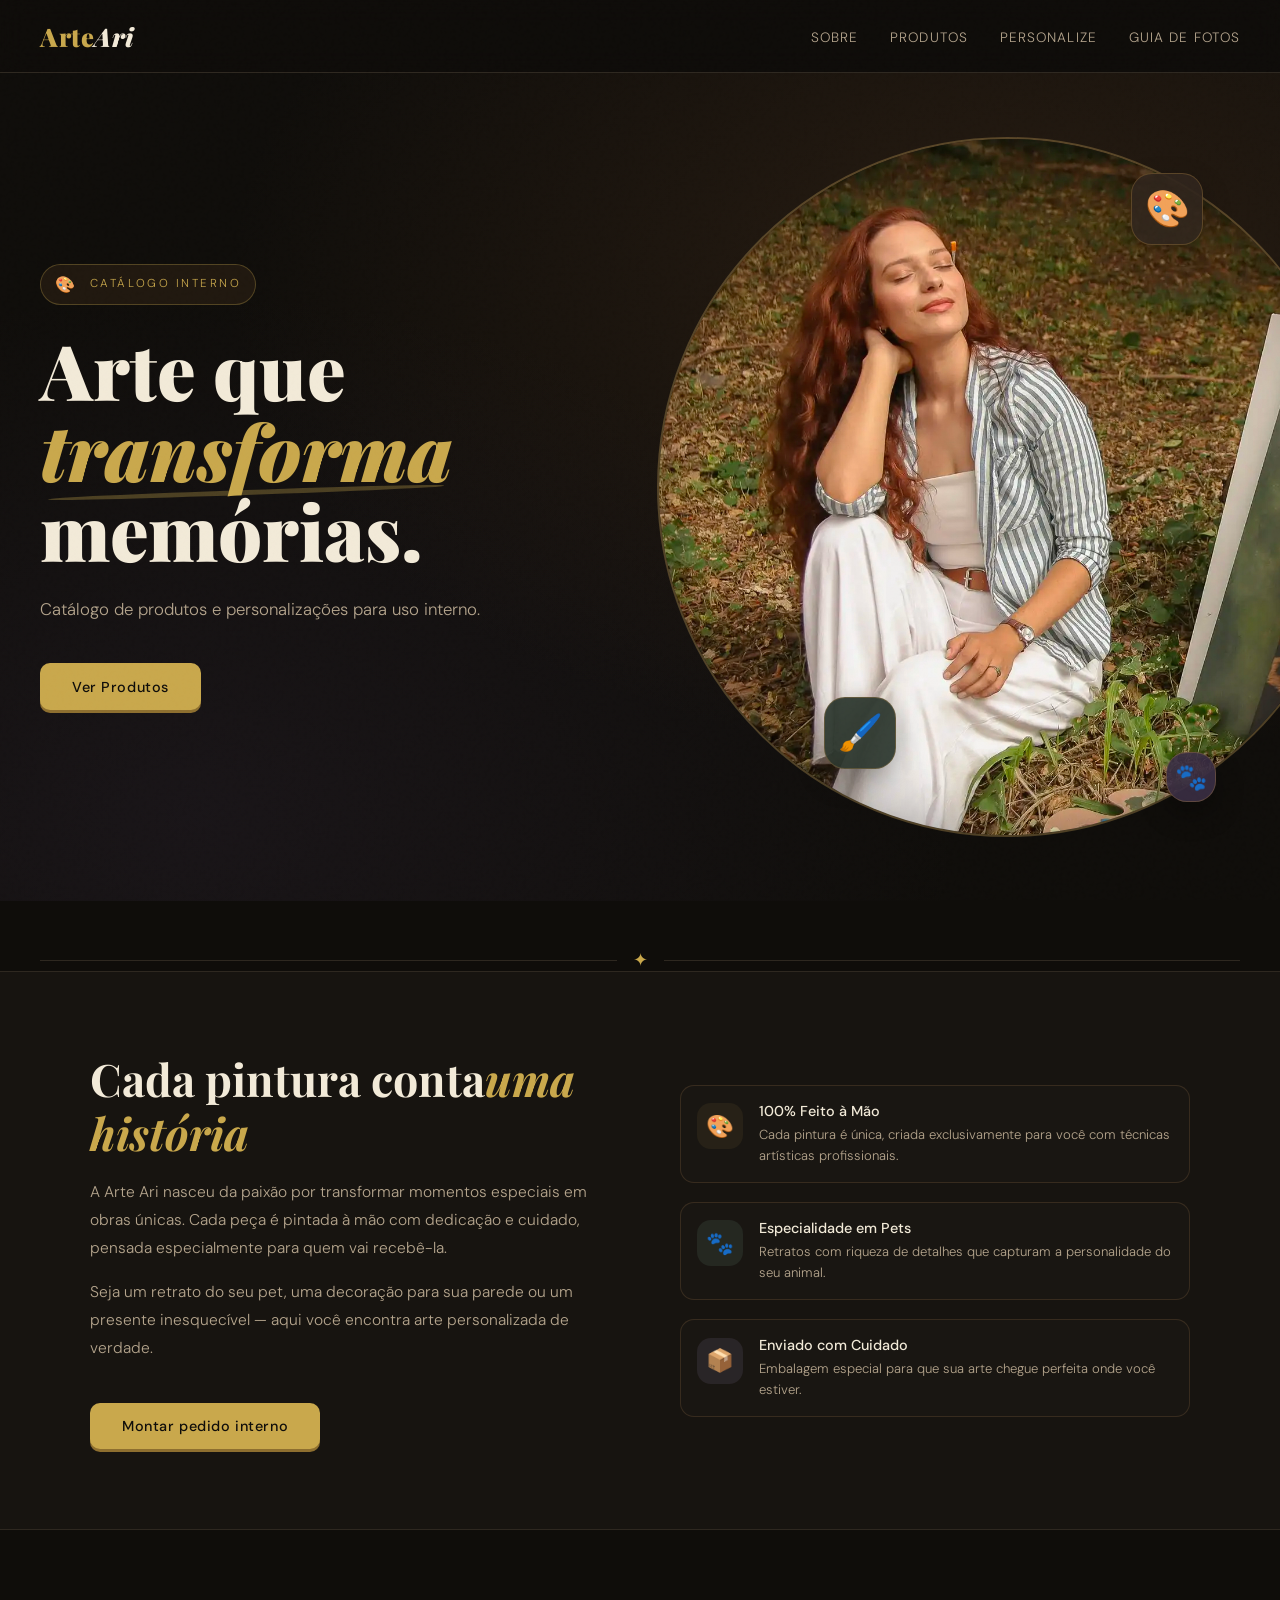
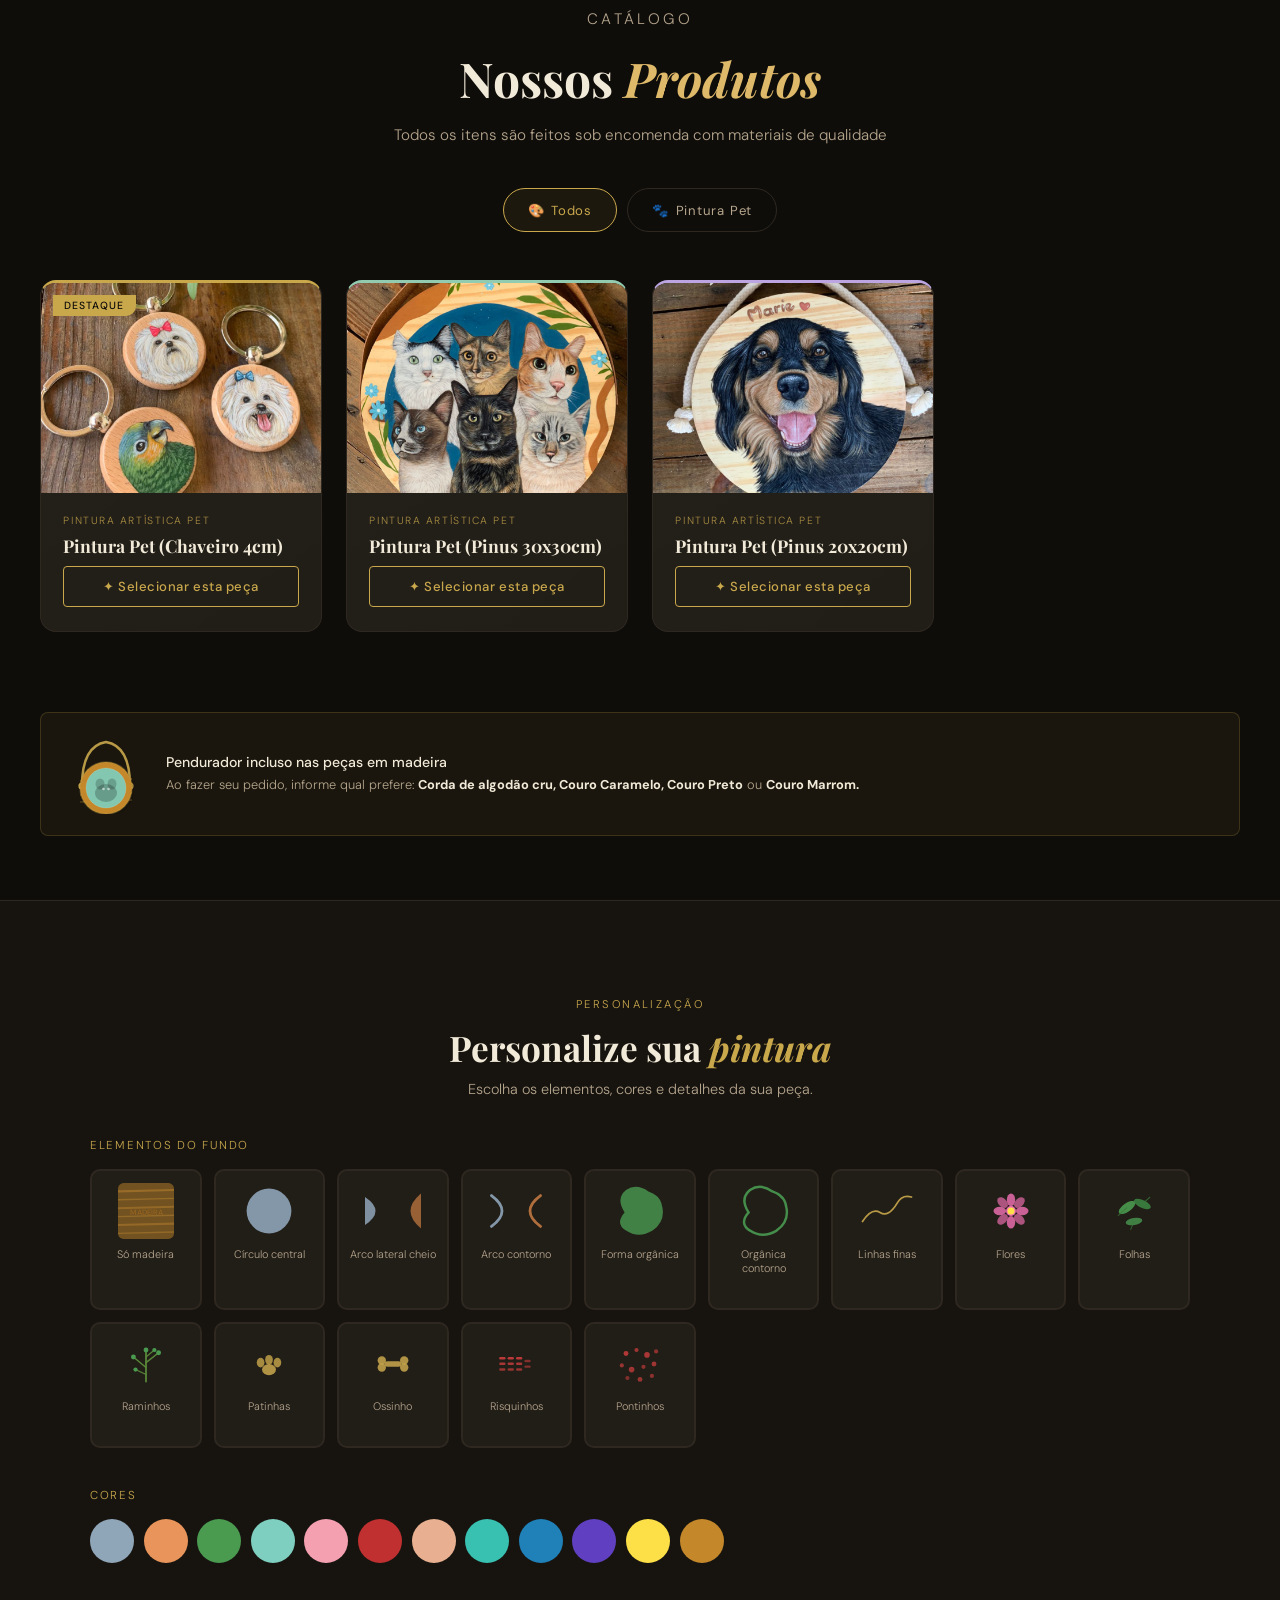
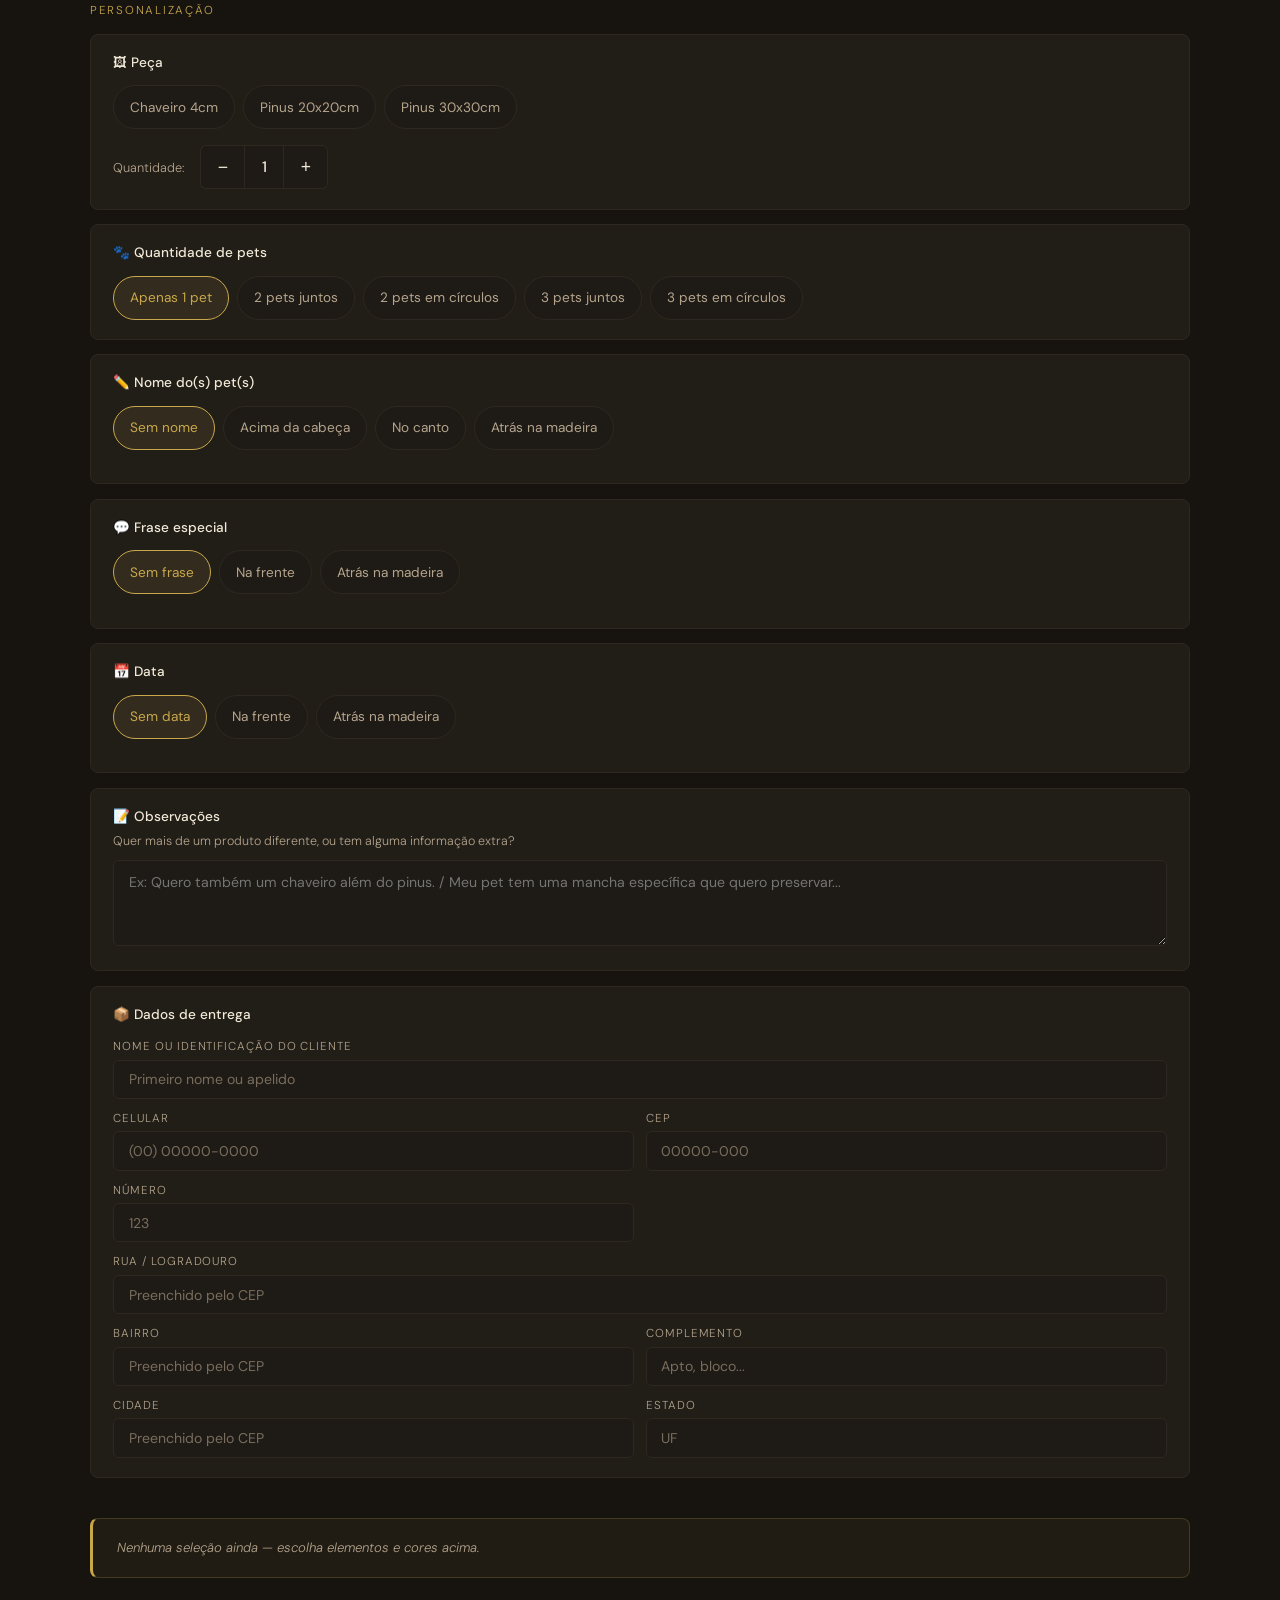
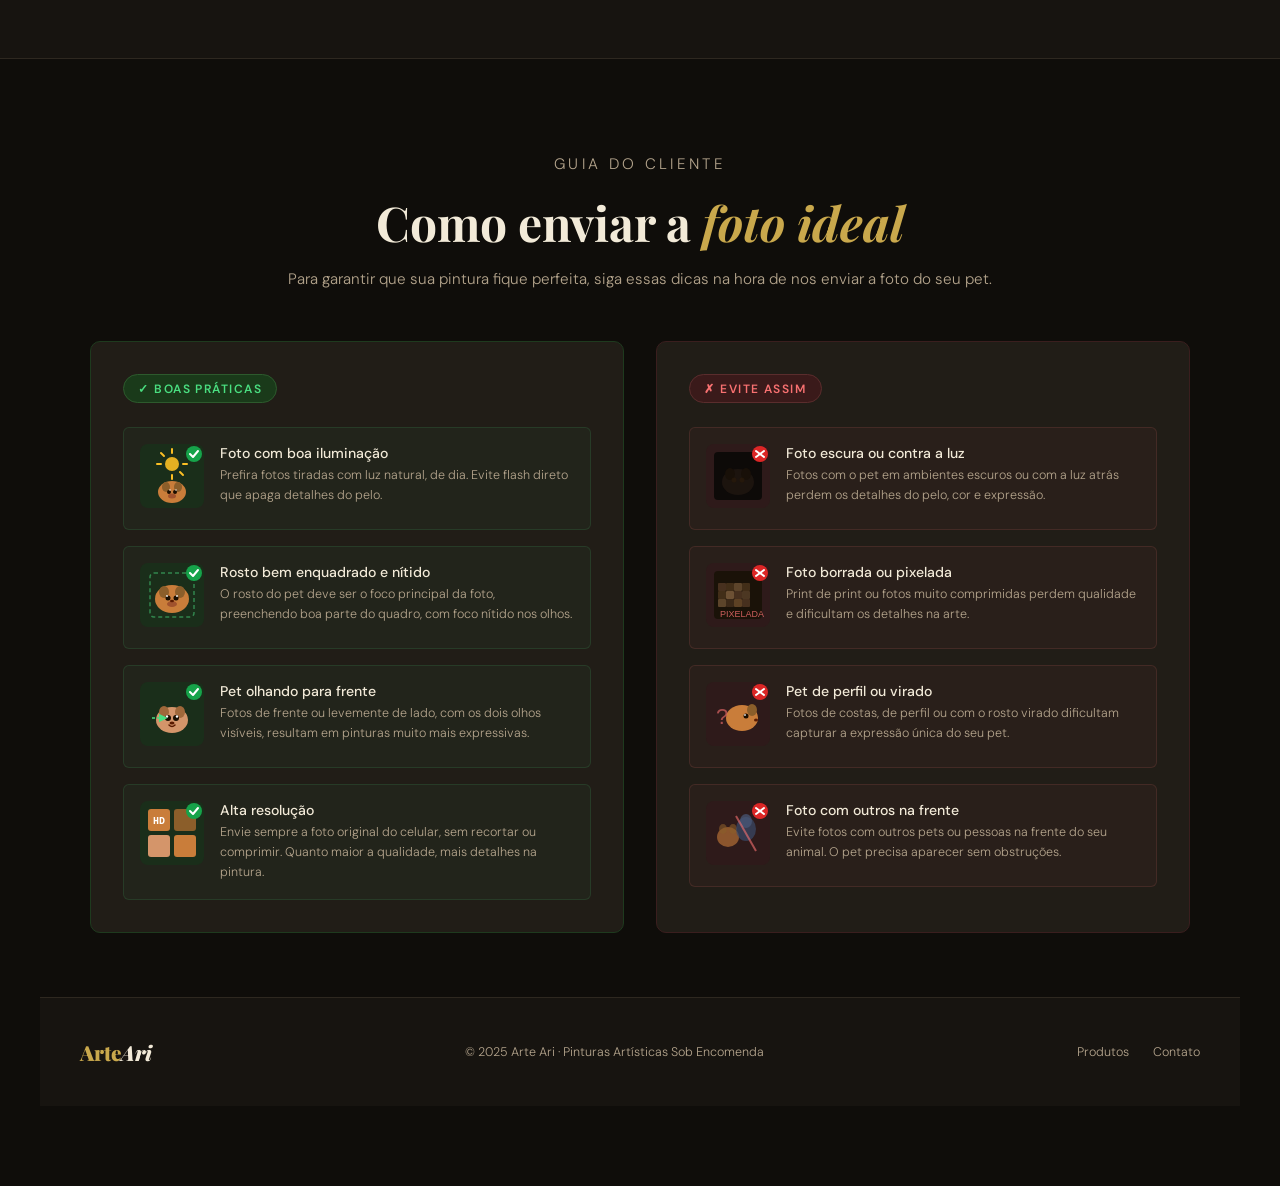
==== commit fae57caf: "update and fix" ====
--- a/interno/index.html
+++ b/interno/index.html
@@ -550,7 +550,6 @@
     <div class="hero-ctas">
       <a href="#produtos" class="btn-primary">Ver Produtos</a>
 
-      <button class="motion-control" type="button" data-motion-toggle aria-pressed="false"><span aria-hidden="true">✨</span><span data-motion-label>Pausar animações</span></button>
     </div>
   </div>
 </section>
--- a/atelier.css
+++ b/atelier.css
@@ -38,8 +38,6 @@
 .cor-btn { transition: transform .18s, box-shadow .18s; }
 #fundo-resumo { border-left: 3px solid var(--gold) !important; }
 .contact-link { border-radius: 12px; }
-.motion-control { display: inline-flex; align-items: center; justify-content: center; gap: 7px; padding: .65rem .8rem; min-height: 44px; border: 1px solid #685334; border-radius: 10px; background: #171410; color: #cbb797; font: 12px 'DM Sans',sans-serif; cursor: pointer; }
-.motion-control:disabled { opacity: .8; cursor: default; }
 .footer-links { flex-wrap: wrap; }
 @media (hover:hover) {
   .cat-btn:hover { transform: translateY(-2px); }
@@ -53,8 +51,6 @@
 }
 @keyframes atelier-float { 0%,100% { transform: translateY(0) rotate(var(--turn)); } 50% { transform: translateY(-10px) rotate(calc(var(--turn) + 5deg)); } }
 @keyframes atelier-wave { 0%,60%,100% { transform: rotate(0); } 70% { transform: rotate(-12deg); } 80% { transform: rotate(8deg); } 90% { transform: rotate(-5deg); } }
-html[data-motion-paused] *, html[data-motion-paused] *::before, html[data-motion-paused] *::after { animation: none !important; transition: none !important; scroll-behavior: auto !important; }
-html[data-motion-paused] .atelier-reveal { opacity: 1 !important; transform: none !important; }
 html[data-page-hidden] * { animation-play-state: paused !important; }
 body:has(#lightbox-overlay.open) .atelier-spark { animation-play-state: paused; }
 @media (max-width:1100px) { .atelier-spark { width: 54px; height: 54px; font-size: 29px; } .atelier-spark:nth-child(2) { right: 20%; bottom: 7%; } }
@@ -63,10 +59,9 @@
   .feature { padding: .9rem; gap: .9rem; }
   .feature-icon { width: 38px; height: 42px; font-size: 23px; }
   .hero-circle { border-color: transparent; }
-  .hero-ctas .motion-control { margin-top: .5rem; }
 }
 @media (prefers-reduced-motion:reduce) {
   *, *::before, *::after { animation: none !important; transition: none !important; scroll-behavior: auto !important; }
   .atelier-reveal { opacity: 1 !important; transform: none !important; }
 }
-@media print { .atelier-sparks, .motion-control { display: none !important; } .atelier-reveal { opacity: 1 !important; transform: none !important; } }
+@media print { .atelier-sparks { display: none !important; } .atelier-reveal { opacity: 1 !important; transform: none !important; } }
